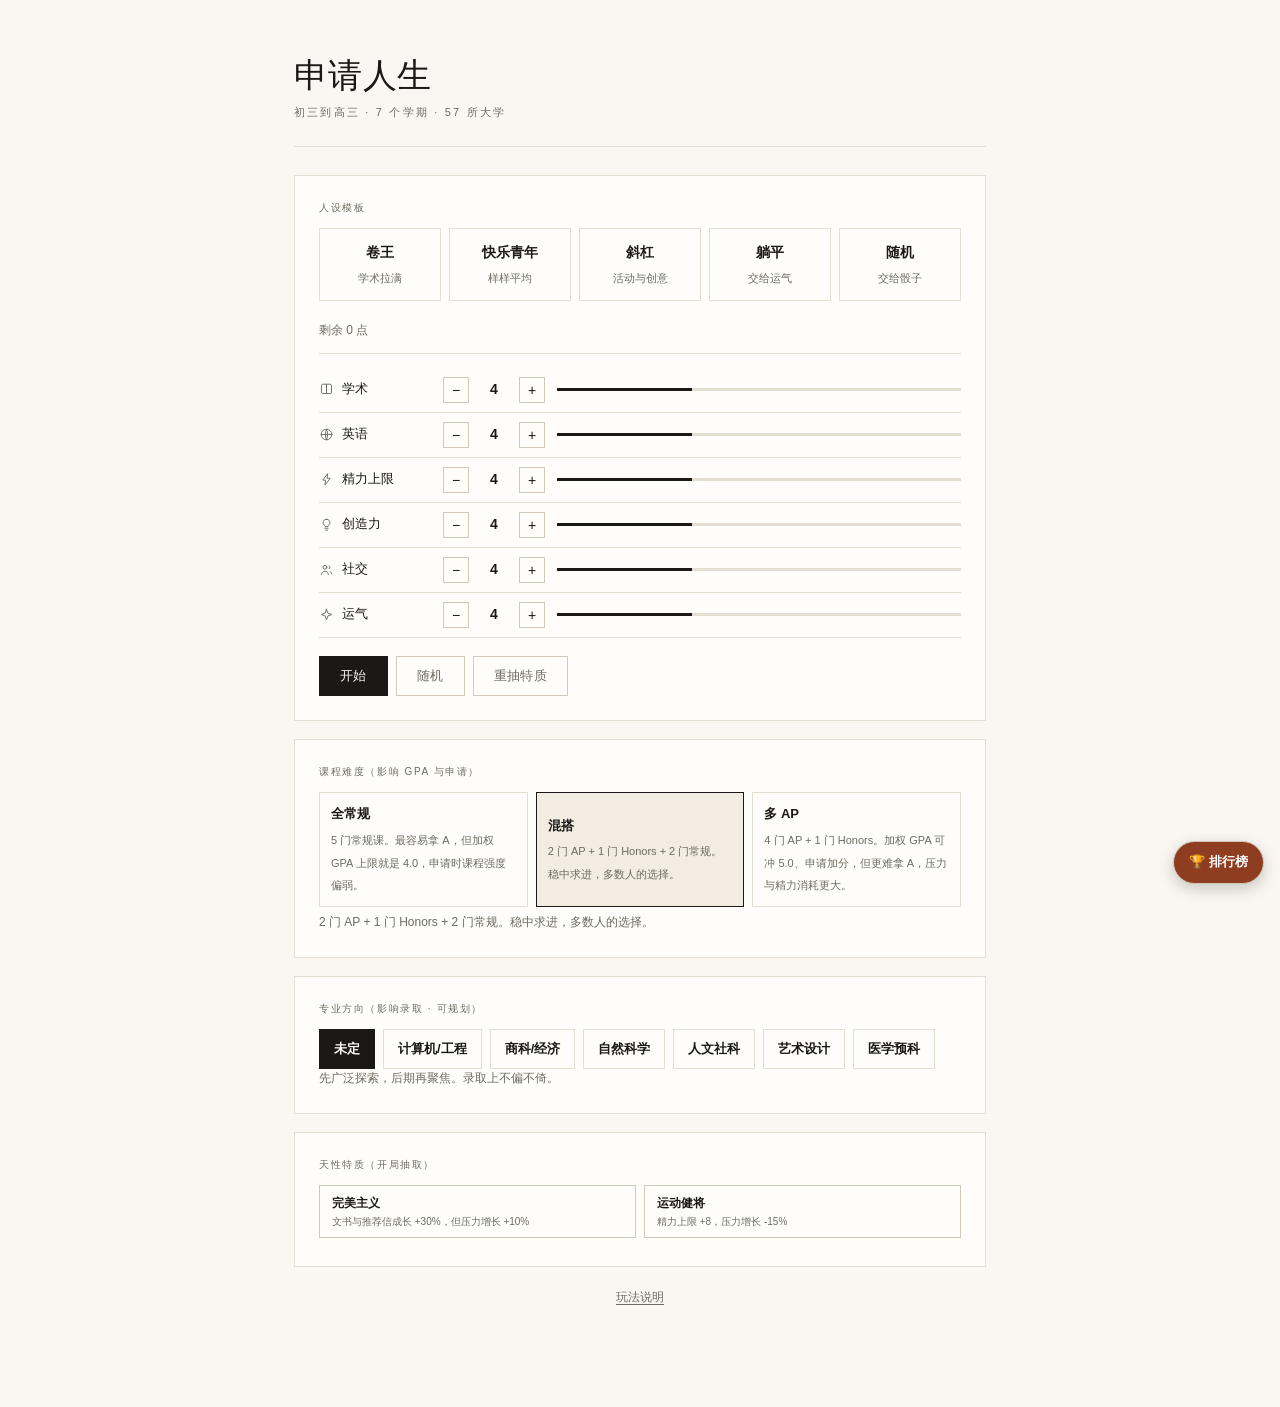
==== index.html @ ac7ba795 "refactor: 源码拆分 + 构建脚本（可读性升级，单文件交付不变） 为便于阅读与协作，把 4000 行单文件拆成源码结构，但保持「仓库根 index.html 仍是单文件、双击可玩、Vercel" ====
<!DOCTYPE html>
<!-- 本文件由 build.js 自动生成，请勿直接编辑。源码见 src/ -->
<html lang="zh-CN">
<head>
<meta charset="UTF-8">
<meta name="viewport" content="width=device-width, initial-scale=1.0">
<title>申请人生 · College Life Sim</title>
<style>
:root{
  --paper:#faf7f2; --card:#fffdf9; --ink:#1a1917; --mut:#6f6a62;
  --line:#e5ded3; --line2:#d3c9ba; --accent:#8f3d20;
  --good:#3d6b4f; --warn:#8a6a1f; --bad:#98342a;
}
*{box-sizing:border-box}
html,body{margin:0;padding:0}
body{
  font-family:-apple-system,BlinkMacSystemFont,"Segoe UI","PingFang SC","Hiragino Sans GB","Microsoft YaHei",sans-serif;
  font-size:14px;line-height:1.6;color:var(--ink);background:var(--paper);
  -webkit-font-smoothing:antialiased;
}
.wrap{max-width:740px;margin:0 auto;padding:56px 24px 100px}
h1{font-family:Georgia,"Times New Roman","Songti SC","Noto Serif SC",serif;
  font-size:34px;font-weight:400;line-height:1.18;letter-spacing:.01em;margin:0 0 8px}
.kicker{font-size:11px;letter-spacing:.2em;text-transform:uppercase;color:var(--mut);margin:0 0 24px}
.rule{height:1px;background:var(--line);border:0;margin:0 0 28px}
.screen{display:none}
.screen.on{display:block}
.label{font-size:10px;letter-spacing:.16em;text-transform:uppercase;color:var(--mut);margin:0 0 12px}
.card{border:1px solid var(--line);background:var(--card);padding:24px;margin-bottom:18px}
.btn{font:inherit;cursor:pointer;border:1px solid var(--ink);background:var(--ink);color:var(--paper);
  padding:9px 20px;font-size:13px;letter-spacing:.03em;transition:background .15s,border-color .15s,color .15s}
.btn:hover{background:var(--accent);border-color:var(--accent)}
.btn.ghost{background:transparent;color:var(--mut);border:1px solid var(--line2)}
.btn.ghost:hover{color:var(--ink);border-color:var(--ink);background:transparent}
.btn:disabled{opacity:.28;cursor:default}
.btn:disabled:hover{background:var(--ink);border-color:var(--ink)}
.small{font-size:12px;color:var(--mut)}
.link{background:none;border:0;color:var(--mut);font:inherit;font-size:12px;cursor:pointer;
  text-decoration:underline;text-underline-offset:3px;padding:0}
.link:hover{color:var(--ink)}
.ico{display:inline-flex;width:15px;height:15px;flex:0 0 auto;color:var(--mut)}
.ico svg{width:100%;height:100%;display:block}
.ico.dk{color:var(--ink)}

/* setup */
.tpl-row{display:grid;grid-template-columns:repeat(5,1fr);gap:8px;margin-bottom:20px}
.tpl{cursor:pointer;border:1px solid var(--line);background:var(--card);padding:12px 10px;text-align:center;transition:border-color .15s}
.tpl:hover{border-color:var(--ink)}
.tpl b{display:block;font-size:14px;font-weight:600;margin-bottom:3px}
.tpl small{color:var(--mut);font-size:11px;line-height:1.4}
.pts{font-size:12px;color:var(--mut);margin-bottom:14px;padding-bottom:12px;border-bottom:1px solid var(--line)}
.stat-row{display:flex;align-items:center;gap:12px;padding:9px 0;border-bottom:1px solid var(--line)}
.stat-row .nm{display:flex;align-items:center;gap:8px;width:112px;font-size:13px}
.stat-row .val{width:26px;text-align:center;font-weight:600;font-variant-numeric:tabular-nums}
.stepper{display:flex;gap:4px}
.stepper button{width:26px;height:26px;border:1px solid var(--line2);background:var(--card);color:var(--ink);font-size:14px;line-height:1;cursor:pointer;padding:0}
.stepper button:hover{border-color:var(--ink)}
.bar{height:3px;background:var(--line);flex:1;overflow:hidden}
.bar > i{display:block;height:100%;background:var(--ink)}
.rigor-row{display:grid;grid-template-columns:repeat(3,1fr);gap:8px;margin-bottom:6px}
.rigor{cursor:pointer;border:1px solid var(--line);background:var(--card);padding:11px;text-align:left;font:inherit;color:var(--ink);transition:border-color .15s}
.rigor:hover{border-color:var(--ink)}
.rigor.on{border-color:var(--ink);background:#f2ece2}
.rigor b{display:block;font-size:13px;font-weight:600;margin-bottom:3px}
.rigor small{color:var(--mut);font-size:11px;line-height:1.4}
.traits{display:flex;gap:8px;flex-wrap:wrap;margin-bottom:4px}
.trait{border:1px solid var(--line2);background:var(--card);padding:8px 12px;font-size:12px;flex:1 1 45%}
.trait b{font-weight:600}
.trait small{color:var(--mut);display:block;margin-top:2px;line-height:1.4}

/* status */
.status{border:1px solid var(--line);background:var(--card);padding:18px 20px;margin-bottom:18px}
.srow{display:flex;align-items:center;gap:8px;font-size:13px;margin-bottom:12px;flex-wrap:wrap}
.srow .k{color:var(--mut);font-size:11px;letter-spacing:.12em;text-transform:uppercase}
.srow .v{font-weight:600}
.sep{color:var(--line2)}
.apdots{display:inline-flex;gap:4px;align-items:center}
.apdot{width:7px;height:7px;border-radius:50%;background:var(--line2)}
.apdot.on{background:var(--ink)}
.meters{display:grid;grid-template-columns:repeat(3,1fr);gap:8px 20px;margin-bottom:14px}
.meter{display:flex;align-items:center;gap:8px;font-size:12px}
.meter .k{color:var(--mut);width:28px;flex:0 0 auto}
.meter .bar{flex:1}
.meter .v{font-variant-numeric:tabular-nums;color:var(--mut);width:52px;text-align:right;flex:0 0 auto}
.stats{display:flex;flex-wrap:wrap;gap:6px 18px;padding-top:12px;border-top:1px solid var(--line);font-size:12px}
.stats .st{display:flex;align-items:center;gap:6px}
.stats b{font-variant-numeric:tabular-nums;font-weight:600}
.scores{margin-top:10px;font-size:12px;color:var(--mut);font-variant-numeric:tabular-nums;display:flex;gap:14px;flex-wrap:wrap}
.ed-matches{display:flex;flex-direction:column;gap:6px;margin-top:8px}
.ed-match{text-align:left;background:var(--card2);border:1px solid var(--line);border-radius:8px;padding:7px 10px;font-size:13px;cursor:pointer;color:var(--fg)}
.ed-match:hover{border-color:var(--accent);background:var(--card)}

/* event */
.event .ev-cat{display:flex;align-items:center;gap:7px;margin-bottom:10px}
.event .ev-cat span{font-size:10px;letter-spacing:.16em;text-transform:uppercase;color:var(--mut)}
.event h3{font-family:Georgia,"Times New Roman","Songti SC","Noto Serif SC",serif;
  font-size:21px;font-weight:400;line-height:1.3;margin:0 0 8px}
.event p{color:var(--mut);font-size:13.5px;margin:0 0 16px}
.choices{display:flex;gap:8px;flex-wrap:wrap}
.choices .btn small{display:block;font-size:11px;opacity:.75;letter-spacing:0;margin-top:2px}

/* actions */
.acts{display:flex;flex-direction:column;gap:16px}
.act-section{display:flex;flex-direction:column;gap:6px}
.act-grid{display:grid;grid-template-columns:repeat(3,1fr);gap:8px}
.act{cursor:pointer;border:1px solid var(--line);background:var(--card);padding:12px;text-align:left;color:var(--ink);font:inherit;transition:border-color .15s}
.act:hover:not(:disabled){border-color:var(--ink)}
.act:disabled{opacity:.32;cursor:default}
.act .top{display:flex;align-items:center;gap:7px;margin-bottom:5px}
.act b{font-size:13px;font-weight:600}
.act small{display:block;color:var(--mut);font-size:11px}
.acts-label{font-size:10px;letter-spacing:.16em;text-transform:uppercase;color:var(--mut);margin:0 0 2px}
.act-grid.basic .act{background:var(--paper)}
.majors{display:flex;flex-wrap:wrap;gap:8px}
.major{cursor:pointer;border:1px solid var(--line);background:var(--card);padding:9px 14px;font:inherit;font-size:13px;color:var(--ink);transition:border-color .15s,background .15s}
.major:hover{border-color:var(--ink)}
.major.on{border-color:var(--ink);background:var(--ink);color:var(--paper)}

/* log */
.log{font-size:12.5px;line-height:1.65;color:var(--mut);max-height:132px;overflow:auto}
.log .e{padding:2px 0 2px 10px;border-left:1px solid var(--line2)}
.log .e.good{border-color:var(--good)}
.log .e.bad{border-color:var(--bad)}
.log .e.warn{border-color:var(--warn)}

/* pick schools */
.band{margin-bottom:20px}
.bandhead{display:flex;align-items:center;gap:10px;margin-bottom:8px}
.bandhead .t{font-size:10px;letter-spacing:.16em;text-transform:uppercase;color:var(--mut)}
.bandhead .cnt{margin-left:auto;font-size:12px;color:var(--mut)}
.rdsum{margin:0 0 14px;padding:12px 14px;border-radius:10px;border:1px solid var(--line);background:var(--card)}
.rdsum .rdg{display:flex;align-items:baseline;gap:8px;margin-bottom:4px}
.rdsum .rdgl{font-size:11px;letter-spacing:.14em;text-transform:uppercase;color:var(--mut)}
.rdsum .rdgv{font-size:26px;font-weight:800;line-height:1}
.rdsum .rdl{font-size:14px;margin-bottom:3px}
.rdsum .rds{font-size:12px;color:var(--mut)}
.rdsum.grade-S{border-color:#e0b341;background:linear-gradient(180deg,rgba(224,179,65,.16),var(--card))}
.rdsum.grade-S .rdgv{color:#e0b341}
.rdsum.grade-A{border-color:var(--good);background:linear-gradient(180deg,rgba(59,179,113,.12),var(--card))}
.rdsum.grade-A .rdgv{color:var(--good)}
.rdsum.grade-B{border-color:var(--mut)}
.rdsum.grade-B .rdgv{color:var(--mut)}
.rdsum.grade-none{border-color:var(--bad);background:linear-gradient(180deg,rgba(224,75,75,.10),var(--card))}
.rdsum.grade-none .rdgv{color:var(--bad)}
.cands{display:grid;grid-template-columns:repeat(3,1fr);gap:8px}
.cand{cursor:pointer;border:1px solid var(--line);background:var(--card);padding:11px;text-align:left;font:inherit;color:var(--ink);transition:border-color .15s}
.cand:hover{border-color:var(--ink)}
.cand.sel{border-color:var(--ink);background:#f2ece2}
.cand .rk{font-size:11px;color:var(--mut)}
.cand .nm{font-size:13.5px;font-weight:600;margin:2px 0}
.cand .pp{font-size:11.5px;color:var(--mut)}
.warn-banner{background:#fdf3e7;border:1px solid #e8c98f;color:#8a5a13;font-size:13px;line-height:1.5;padding:10px 12px;margin-bottom:10px;border-radius:4px}
.warn-banner b{color:#7a4a08}
.summer-list{display:grid;grid-template-columns:1fr 1fr;gap:10px;margin:6px 0 4px}
.summer-card{cursor:pointer;border:1px solid var(--line);background:var(--card);padding:11px;transition:border-color .15s}
.summer-card:hover{border-color:var(--ink)}
.summer-card.sel{border-color:var(--ink);background:#f2ece2}
.summer-card.disabled{opacity:.5;cursor:not-allowed}
.summer-card.grind{border-style:dashed;border-color:var(--ink);background:#f7f2e8}
.summer-card .sc-top{display:flex;align-items:baseline;gap:8px}
.summer-card .sc-top b{font-size:14px}
.summer-card .sc-sel{margin-left:auto;font-size:11px;color:var(--mut)}
.summer-card .sc-desc{font-size:12px;color:var(--mut);margin:4px 0 6px;line-height:1.4}
.summer-card .sc-reqs{display:flex;flex-wrap:wrap;gap:5px}
.summer-card .req{font-size:11px;padding:2px 6px;border-radius:3px;background:#eee6d8}
.summer-card .req.met{background:#e3efe3;color:#2f6b2f}
.summer-card .req.unmet{background:#f3e0e0;color:#9b3b3b}
.searchbar{display:flex;gap:8px;margin:14px 0 4px}
.searchbar input{flex:1;font:inherit;font-size:13px;padding:8px 10px;border:1px solid var(--line2);background:var(--card);color:var(--ink)}
.searchbar input:focus{outline:none;border-color:var(--ink)}

/* endgame */
.tags{display:flex;gap:6px;flex-wrap:wrap;margin-bottom:14px}
.tag{border:1px solid var(--ink);color:var(--ink);font-size:12px;padding:3px 11px}
.narr{font-family:Georgia,"Times New Roman","Songti SC","Noto Serif SC",serif;font-size:15px;line-height:1.75}
.achs{display:grid;grid-template-columns:repeat(2,1fr);gap:5px 18px;margin-top:10px}
.ach{display:flex;align-items:center;gap:8px;font-size:12px;color:var(--mut)}
.ach.got{color:var(--ink)}
.ach .dot{width:6px;height:6px;border-radius:50%;background:var(--line2);flex:0 0 auto}
.ach.got .dot{background:var(--accent)}
.tierlabel{font-size:10px;letter-spacing:.16em;text-transform:uppercase;color:var(--mut);margin:18px 0 8px}
.slate{display:grid;grid-template-columns:repeat(2,1fr);gap:10px}
.env{cursor:pointer;border:1px solid var(--line);background:var(--card);padding:16px;min-height:88px;transition:border-color .15s}
.env:hover{border-color:var(--ink)}
.env .rank{font-size:11px;color:var(--mut)}
.env .nm{font-size:15px;font-weight:600;margin:3px 0 6px}
.env .hint{font-size:12px;color:var(--mut)}
.env .result{font-family:Georgia,"Times New Roman","Songti SC","Noto Serif SC",serif;font-size:22px;font-weight:400;margin:4px 0}
.env.open{animation:pop .3s ease}
@keyframes pop{from{opacity:.4;transform:translateY(3px)}to{opacity:1;transform:translateY(0)}}
.env .result.ad{color:var(--good)}
.env .result.rej{color:var(--bad)}
.env .pp{font-size:12px;color:var(--mut);line-height:1.5}
table.mini,table.trans{width:100%;border-collapse:collapse;font-size:12px;margin-top:10px}
table.mini th,table.mini td,table.trans th,table.trans td{padding:6px 8px;border-bottom:1px solid var(--line);text-align:left}
table.mini th,table.trans th{color:var(--mut);font-weight:600;font-size:10px;letter-spacing:.12em;text-transform:uppercase}
.gpill{display:inline-block;min-width:20px;text-align:center;border:1px solid var(--line2);font-size:11px;padding:0 4px;margin-right:3px}
.collapsed{display:none}

/* 常驻排行榜浮窗 + 弹层 */
.lb-float{position:fixed;right:16px;bottom:16px;z-index:50;display:inline-flex;align-items:center;gap:6px;padding:10px 15px;border:1px solid var(--line2);border-radius:999px;background:var(--accent);color:#fff;font:inherit;font-size:13px;font-weight:700;cursor:pointer;box-shadow:0 5px 16px rgba(0,0,0,.2)}
.lb-float:hover{filter:brightness(1.07)}
.lb-overlay{position:fixed;inset:0;z-index:60;display:none;align-items:center;justify-content:center;background:rgba(20,18,15,.45);padding:18px}
.lb-overlay.show{display:flex}
.lb-modal{width:min(560px,94vw);max-height:86vh;display:flex;flex-direction:column;background:var(--card);border:1px solid var(--line2);border-radius:14px;box-shadow:0 18px 50px rgba(0,0,0,.32);overflow:hidden}
.lb-modal-head{display:flex;align-items:center;justify-content:space-between;gap:12px;padding:13px 16px;border-bottom:1px solid var(--line);font-weight:700;color:var(--ink)}
.lb-x{border:none;background:transparent;color:var(--mut);font-size:18px;line-height:1;cursor:pointer;padding:2px 7px;border-radius:8px}
.lb-x:hover{background:var(--paper);color:var(--ink)}
.lb-modal-body{padding:14px 16px;overflow:auto}
/* 拆 offer 翻牌 */
.rdbar{display:flex;gap:10px;align-items:center;margin:2px 0 12px;flex-wrap:wrap}
.offers{display:grid;grid-template-columns:repeat(auto-fill,minmax(150px,1fr));gap:10px}
.offer{perspective:900px;cursor:pointer;height:120px}
.offer-inner{position:relative;width:100%;height:100%;transition:transform .55s cubic-bezier(.4,.2,.2,1);transform-style:preserve-3d}
.offer.flipped .offer-inner{transform:rotateY(180deg)}
.offer-front,.offer-back{position:absolute;inset:0;backface-visibility:hidden;-webkit-backface-visibility:hidden;
  border:1px solid var(--line);background:var(--card);padding:12px;display:flex;flex-direction:column;justify-content:center}
.offer-front{border-style:dashed}
.offer-back{transform:rotateY(180deg)}
.offer .rank{font-size:10px;color:var(--mut);letter-spacing:.04em}
.offer .nm{font-size:15px;font-weight:600;margin:3px 0;font-family:Georgia,"Times New Roman","Songti SC","Noto Serif SC",serif}
.offer .pp{font-size:11.5px;color:var(--mut);line-height:1.4}
.offer .hint{font-size:11px;color:var(--accent);margin-top:4px}
.offer-back .result{font-family:Georgia,"Times New Roman","Songti SC","Noto Serif SC",serif;font-size:20px;font-weight:400;margin:2px 0 3px}
.offer-back .result.ad{color:var(--good)}
.offer-back .result.rej{color:var(--bad)}
.foot{display:flex;gap:8px;align-items:center;margin-top:18px;flex-wrap:wrap}
#uploadForm{margin-top:10px;display:flex;gap:8px;align-items:center;flex-wrap:wrap}

/* help */
.help-sec{margin-bottom:22px}
.help-sec h3{font-family:Georgia,"Times New Roman","Songti SC","Noto Serif SC",serif;
  font-size:15px;font-weight:600;margin:0 0 8px}
.help-sec p,.help-sec li{font-size:13px;color:var(--mut);line-height:1.75;margin:0 0 6px}
.help-sec ul{margin:0 0 6px;padding-left:18px}
.help-sec code{background:#f0eae0;padding:1px 5px;font-size:12px;color:var(--ink)}
.help-sec b{color:var(--ink)}

/* event 左侧强调条 */
.event{border-left:2px solid var(--ink)}
.event .ev-cat .ico{color:var(--accent)}
.event .ev-cat span{color:var(--accent)}

/* 休息行动弱化显示 */
.act[data-rest]{border-style:dashed}

/* 响应式：窄屏收起多列网格 */
@media (max-width:620px){
  .wrap{padding:36px 16px 84px}
  h1{font-size:28px}
  .act-grid,.cands,.slate{grid-template-columns:repeat(2,1fr)}
  .tpl-row{grid-template-columns:repeat(3,1fr)}
  .meters{grid-template-columns:1fr}
  .achs{grid-template-columns:1fr}
}
@media (max-width:420px){
  .act-grid,.cands,.slate,.tpl-row,.rigor-row{grid-template-columns:1fr}
  .srow{gap:6px}
}

/* 事件阶段标签 */
.ev-stage{font-size:10px;letter-spacing:.14em;text-transform:uppercase;color:var(--accent);margin-bottom:8px}
.env{cursor:pointer}
#rdTable table.mini th:nth-child(4),#rdTable table.mini td:nth-child(4){text-align:right;font-weight:600}

/* §5.2 招生官视角面板 */
.ao-panel{display:flex;flex-direction:column;gap:7px;margin:4px 0 2px}
.aorow{display:flex;align-items:center;gap:8px;font-size:12.5px}
.aok{width:84px;flex:none;color:var(--ink);text-align:right}
.aobar{position:relative;flex:1;height:12px;background:var(--card);border:1px solid var(--line);border-radius:6px;overflow:hidden}
.aobar.center{background:linear-gradient(90deg,transparent 49.5%,var(--mut) 49.5%,var(--mut) 50.5%,transparent 50.5%)}
.aobar i{position:absolute;top:0;bottom:0;border-radius:5px}
.aobar.center i{top:0;bottom:0}
.aov{width:46px;flex:none;text-align:left;color:var(--mut);font-variant-numeric:tabular-nums}
</style>
</head>
<body>
<div class="wrap">
  <h1>申请人生</h1>
  <p class="kicker">初三到高三 · 7 个学期 · 57 所大学</p>
  <hr class="rule">

  <section id="setup" class="screen on">
    <div class="card">
      <p class="label">人设模板</p>
      <div class="tpl-row" id="tplRow"></div>
      <div class="pts" id="ptsLeft"></div>
      <div id="statEditors"></div>
      <div style="margin-top:18px;display:flex;gap:8px">
        <button class="btn" id="startBtn">开始</button>
        <button class="btn ghost" id="randBtn">随机</button>
        <button class="btn ghost" id="rerollTraitBtn">重抽特质</button>
      </div>
    </div>
    <div class="card">
      <p class="label">课程难度（影响 GPA 与申请）</p>
      <div class="rigor-row" id="rigorRow"></div>
      <div class="small" id="rigorDesc"></div>
    </div>
    <div class="card">
      <p class="label">专业方向（影响录取 · 可规划）</p>
      <div class="majors" id="majorRow"></div>
      <div class="small" id="majorDesc"></div>
    </div>
    <div class="card">
      <p class="label">天性特质（开局抽取）</p>
      <div class="traits" id="traitBox"></div>
    </div>
    <div style="text-align:center"><button class="link" id="helpBtn1">玩法说明</button></div>
  </section>

  <section id="game" class="screen">
    <div class="card status" id="status"></div>
    <div class="card event" id="eventCard"></div>
    <div class="card">
      <p class="label">行动（基础行动按年级 + 随机 6 个 · 行动点：初三 3 / 高一 4 / 高二 5 / 高三上 8）</p>
      <div class="acts" id="acts"></div>
      <div class="foot">
        <button class="btn ghost" id="endRoundBtn">结束回合</button>
        <span id="roundHint" class="small" style="flex:1"></span>
        <button class="link" id="helpBtn2">玩法说明</button>
      </div>
    </div>
    <div class="card">
      <p class="label">记录</p>
      <div class="log" id="log"></div>
    </div>
  </section>

  <section id="pick" class="screen">
    <div class="card">
      <p class="label">早申 ED（可选 · 绑定 1 所）</p>
      <div class="narr" style="font-size:13.5px;margin-bottom:8px">ED（早决定）可选 1 所绑定提交，录取即入学。无 ED 的校（哈佛/斯坦福等 REA）与英/港校只能走 RD。</div>
      <div class="searchbar">
        <input id="edSearch" placeholder="搜索美国 ED 校（中/英文名）" list="edList">
        <datalist id="edList"></datalist>
        <button class="btn ghost" id="edPickBtn">选为 ED</button>
        <button class="btn ghost" id="edClearBtn" style="display:none">清除 ED</button>
      </div>
      <div class="small" id="edHint"></div>
      <div id="edMatches" class="ed-matches"></div>
      <div id="edCard"></div>
    </div>
    <div class="card">
      <p class="label">招生官眼里的你（六维通道 · 相对全池 57 校平均）</p>
      <div id="aoPanel" class="ao-panel"></div>
      <div class="small">招生官视角下的相对强弱：绿条=优势，红条=短板，专业契合度按 0–100% 展示。据此规划补强方向。</div>
    </div>
    <div class="card">
      <p class="label">常规 RD（勾选 10–20 所）</p>
      <div id="bandWarn" class="warn-banner" style="display:none"></div>
      <div class="narr" id="rdDesc" style="font-size:13.5px;margin-bottom:8px"></div>
      <div class="band">
        <div class="bandhead"><span class="t">冲刺</span><span class="cnt" id="cntReach">0</span></div>
        <div class="cands" id="candReach"></div>
      </div>
      <div class="band">
        <div class="bandhead"><span class="t">匹配</span><span class="cnt" id="cntMatch">0</span></div>
        <div class="cands" id="candMatch"></div>
      </div>
      <div class="band">
        <div class="bandhead"><span class="t">保底</span><span class="cnt" id="cntSafety">0</span></div>
        <div class="cands" id="candSafety"></div>
      </div>
      <div class="foot">
        <button class="btn" id="confirmPickBtn" disabled>提交申请，看结果</button>
        <span class="small" id="pickHint" style="flex:1"></span>
        <button class="link" id="helpBtn3">玩法说明</button>
      </div>
    </div>
  </section>

  <section id="summer" class="screen">
    <div class="card">
      <p class="label">高二升高三 · 夏校申请季</p>
      <div class="narr" style="font-size:13.5px;margin-bottom:10px">顶尖夏校（RSI/SSP/MITES，录取率 3–10%）是冲顶尖校的“信号弹”。挑 1–2 个达标的提交，按达标程度摇号；录得越好，顶尖校加成越高。够不到？最下方可「跳过 · 苦心冲标化」：英语 +1 并多考一次 SAT。</div>
      <div id="summerList" class="summer-list"></div>
      <div class="foot">
        <button class="btn" id="summerApplyBtn">确认</button>
        <span class="small" id="summerHint" style="flex:1"></span>
      </div>
    </div>
  </section>

  <section id="endgame" class="screen">
    <div class="card">
      <p class="label">人设卡</p>
      <div class="tags" id="persTags"></div>
      <div class="narr" id="persNarr"></div>
      <div class="stats" id="finalChips" style="margin-top:18px;border-top:1px solid var(--line);"></div>
    </div>
    <div class="card">
      <p class="label">成就</p>
      <div class="achs" id="achList"></div>
    </div>
    <div class="card">
      <p class="label">成绩单</p>
      <div id="transcript"></div>
    </div>
    <div class="card">
      <p class="label">录取结果</p>
      <div id="edResult"></div>
      <div class="tierlabel">常规 RD</div>
      <div id="rdTable"></div>
      <div class="foot">
        <button class="btn" id="restartBtn">再玩一局</button>
        <button class="btn ghost" id="allBtn">全部 57 校</button>
      </div>
      <div id="allTable" class="collapsed"></div>
    </div>
    <div class="card">
      <p class="label">排行榜 · 录取最优战绩</p>
      <div id="lbPanel"><div class="small">读取中…</div></div>
    </div>
  </section>

  <section id="help" class="screen">
    <div class="card" id="helpBody"></div>
    <div style="text-align:center"><button class="btn ghost" id="helpBackBtn">返回</button></div>
  </section>
</div>

<!-- 常驻排行榜入口：任何界面随时点开查看实时榜（仅查看，不含上传） -->
<button id="lbFloatBtn" class="lb-float" title="查看实时排行榜">🏆 排行榜</button>
<div id="lbModal" class="lb-overlay">
  <div class="lb-modal">
    <div class="lb-modal-head">
      <span>🏆 实时排行榜 · 录取最优战绩</span>
      <button id="lbModalClose" class="lb-x" title="关闭">✕</button>
    </div>
    <div id="lbModalPanel" class="lb-modal-body"><div class="small">读取中…</div></div>
  </div>
</div>

<!-- 排行榜共享榜客户端：默认不加载外部脚本，避免阻塞页面渲染。只有在 LEADERBOARD.mode="supabase" 且填好 url/anonKey 时，才由 ensureSupabase() 按需异步注入 CDN 脚本；加载失败自动回退本地榜 -->
<script>
/* 00-schools.js — 学校池 SCHOOLS（数据来自 data/schools.json） */
const SCHOOLS = [
  {
    "rank": 1,
    "nameEn": "Princeton University",
    "nameZh": "普林斯顿大学",
    "state": "NJ",
    "type": "private",
    "acceptRate": 4.4,
    "acceptRateIntl": 2.29,
    "sat25": 1490,
    "sat75": 1560,
    "act25": 34,
    "act75": 35,
    "gpaAvg": 3.96,
    "toeflMin": null,
    "intlPct": 14.1,
    "aidIntl": "need-blind",
    "ed": false,
    "ea": false,
    "rea": true,
    "edAcceptRate": null,
    "admitByMajor": "holistic",
    "dataYear": "Fall 2025 (Class of 2029)",
    "notes": "Intl rate = 250/10,897 (official). SCEA rate no longer published. Test-optional in 2025-26.",
    "region": "US"
  },
  {
    "rank": 2,
    "nameEn": "Massachusetts Institute of Technology",
    "nameZh": "麻省理工学院",
    "state": "MA",
    "type": "private",
    "acceptRate": 4.56,
    "acceptRateIntl": 1.96,
    "sat25": 1520,
    "sat75": 1580,
    "act25": 34,
    "act75": 36,
    "gpaAvg": 3.96,
    "toeflMin": 90,
    "intlPct": 10,
    "aidIntl": "need-blind",
    "ed": false,
    "ea": true,
    "rea": false,
    "edAcceptRate": null,
    "admitByMajor": "holistic",
    "dataYear": "Fall 2025 (Class of 2029)",
    "notes": "SAT/ACT are ADMITTED-student mid-50 (M 780-800, ERW 740-780). EA 5.98%. Test-required.",
    "region": "US",
    "testReq": true
  },
  {
    "rank": 3,
    "nameEn": "Harvard University",
    "nameZh": "哈佛大学",
    "state": "MA",
    "type": "private",
    "acceptRate": 4.18,
    "acceptRateIntl": 2.51,
    "sat25": 1450,
    "sat75": 1560,
    "act25": 33,
    "act75": 35,
    "gpaAvg": 3.95,
    "toeflMin": null,
    "intlPct": 15.8,
    "aidIntl": "need-blind",
    "ed": false,
    "ea": false,
    "rea": true,
    "edAcceptRate": null,
    "admitByMajor": "holistic",
    "dataYear": "Fall 2025 (Class of 2029)",
    "notes": "SAT composite summed from CDS sections (ERW 720-770, M 730-790). CDS avg GPA 4.22 is weighted, so null.",
    "region": "US"
  },
  {
    "rank": 4,
    "nameEn": "Stanford University",
    "nameZh": "斯坦福大学",
    "state": "CA",
    "type": "private",
    "acceptRate": 3.8,
    "acceptRateIntl": 2.28,
    "sat25": 1520,
    "sat75": 1570,
    "act25": 34,
    "act75": 36,
    "gpaAvg": 3.94,
    "toeflMin": null,
    "intlPct": 12.7,
    "aidIntl": "need-aware",
    "ed": false,
    "ea": false,
    "rea": true,
    "edAcceptRate": null,
    "admitByMajor": "holistic",
    "dataYear": "Fall 2025 (Class of 2029)",
    "notes": "Last test-optional class; SAT/ACT required again from Class of 2030. No ED, REA only.",
    "region": "US"
  },
  {
    "rank": 4,
    "nameEn": "Yale University",
    "nameZh": "耶鲁大学",
    "state": "CT",
    "type": "private",
    "acceptRate": 4.8,
    "acceptRateIntl": 2.88,
    "sat25": 1480,
    "sat75": 1560,
    "act25": 33,
    "act75": 35,
    "gpaAvg": 3.94,
    "toeflMin": 100,
    "intlPct": 11,
    "aidIntl": "need-blind",
    "ed": false,
    "ea": false,
    "rea": true,
    "edAcceptRate": null,
    "admitByMajor": "holistic",
    "dataYear": "Fall 2025 (Class of 2029)",
    "notes": "Test-flexible (SAT/ACT/AP/IB). Official 4.8% (CDS 2,387/50,264). No published avg GPA.",
    "region": "US"
  },
  {
    "rank": 6,
    "nameEn": "University of Chicago",
    "nameZh": "芝加哥大学",
    "state": "IL",
    "type": "private",
    "acceptRate": 4.48,
    "acceptRateIntl": 2.69,
    "sat25": 1500,
    "sat75": 1560,
    "act25": 34,
    "act75": 35,
    "gpaAvg": 3.93,
    "toeflMin": null,
    "intlPct": 13,
    "aidIntl": "need-aware",
    "ed": true,
    "ea": true,
    "rea": false,
    "edAcceptRate": null,
    "admitByMajor": "holistic",
    "dataYear": "Fall 2025 (Class of 2029)",
    "notes": "Test-optional; offers EA + ED0/EDI/EDII. CDS avg GPA 4.54 is weighted, so gpaAvg null.",
    "region": "US"
  },
  {
    "rank": 7,
    "nameEn": "Duke University",
    "nameZh": "杜克大学",
    "state": "NC",
    "type": "private",
    "acceptRate": 5.2,
    "acceptRateIntl": 3.12,
    "sat25": 1520,
    "sat75": 1570,
    "act25": 34,
    "act75": 36,
    "gpaAvg": 3.93,
    "toeflMin": 100,
    "intlPct": 11,
    "aidIntl": "need-aware",
    "ed": true,
    "ea": false,
    "rea": false,
    "edAcceptRate": 12.6,
    "admitByMajor": "major",
    "dataYear": "Fall 2025 (Class of 2029)",
    "notes": "SAT/ACT = mid-50 of admits who reported. Apply to Trinity or Pratt; Pratt is harder.",
    "region": "US"
  },
  {
    "rank": 7,
    "nameEn": "Johns Hopkins University",
    "nameZh": "约翰斯·霍普金斯大学",
    "state": "MD",
    "type": "private",
    "acceptRate": 5.14,
    "acceptRateIntl": 3.08,
    "sat25": 1530,
    "sat75": 1570,
    "act25": 35,
    "act75": 35,
    "gpaAvg": 3.95,
    "toeflMin": 100,
    "intlPct": 13.5,
    "aidIntl": "need-aware",
    "ed": true,
    "ea": false,
    "rea": false,
    "edAcceptRate": 10.49,
    "admitByMajor": "major",
    "dataYear": "Fall 2025 (Class of 2029)",
    "notes": "Apply to Krieger or Whiting; Whiting harder. Official avg unweighted GPA 3.95; ACT mid-50 = 35.",
    "region": "US"
  },
  {
    "rank": 7,
    "nameEn": "Northwestern University",
    "nameZh": "西北大学",
    "state": "IL",
    "type": "private",
    "acceptRate": 7,
    "acceptRateIntl": 4.2,
    "sat25": 1510,
    "sat75": 1560,
    "act25": 34,
    "act75": 35,
    "gpaAvg": 3.92,
    "toeflMin": 100,
    "intlPct": 10,
    "aidIntl": "need-aware",
    "ed": true,
    "ea": false,
    "rea": false,
    "edAcceptRate": 20,
    "admitByMajor": "major",
    "dataYear": "Fall 2025 (Class of 2029)",
    "notes": "Apply to one of 6 schools (Medill/McCormick/Bienen hardest). SAT/ACT = submitters' mid-50.",
    "region": "US"
  },
  {
    "rank": 7,
    "nameEn": "University of Pennsylvania",
    "nameZh": "宾夕法尼亚大学",
    "state": "PA",
    "type": "private",
    "acceptRate": 4.9,
    "acceptRateIntl": 2.94,
    "sat25": 1510,
    "sat75": 1560,
    "act25": 34,
    "act75": 35,
    "gpaAvg": 3.92,
    "toeflMin": 100,
    "intlPct": 15,
    "aidIntl": "need-aware",
    "ed": true,
    "ea": false,
    "rea": false,
    "edAcceptRate": null,
    "admitByMajor": "major",
    "dataYear": "Fall 2025 (Class of 2029)",
    "notes": "Wharton far harder than College/Nursing. SAT/ACT = enrolled submitters. Tests required from 2030.",
    "region": "US"
  },
  {
    "rank": 11,
    "nameEn": "California Institute of Technology",
    "nameZh": "加州理工学院",
    "state": "CA",
    "type": "private",
    "acceptRate": 3.78,
    "acceptRateIntl": 2.27,
    "sat25": 1550,
    "sat75": 1580,
    "act25": 35,
    "act75": 36,
    "gpaAvg": 3.95,
    "toeflMin": null,
    "intlPct": 14,
    "aidIntl": "need-aware",
    "ed": false,
    "ea": false,
    "rea": true,
    "edAcceptRate": null,
    "admitByMajor": "holistic",
    "dataYear": "Fall 2025 (Class of 2029)",
    "notes": "REA only; Caltech says REA and RD both under 5%. SAT composite summed from CDS sections.",
    "region": "US"
  },
  {
    "rank": 12,
    "nameEn": "Cornell University",
    "nameZh": "康奈尔大学",
    "state": "NY",
    "type": "private",
    "acceptRate": 8.38,
    "acceptRateIntl": 5.03,
    "sat25": 1490,
    "sat75": 1550,
    "act25": 33,
    "act75": 35,
    "gpaAvg": 3.9,
    "toeflMin": 100,
    "intlPct": 9.8,
    "aidIntl": "need-aware",
    "ed": true,
    "ea": false,
    "rea": false,
    "edAcceptRate": 18.78,
    "admitByMajor": "major",
    "dataYear": "Fall 2025 (Class of 2029)",
    "notes": "Admits by 7 colleges with very different rates (Engineering/Dyson lowest, Hotel/CALS highest).",
    "region": "US"
  },
  {
    "rank": 13,
    "nameEn": "Brown University",
    "nameZh": "布朗大学",
    "state": "RI",
    "type": "private",
    "acceptRate": 5.65,
    "acceptRateIntl": 3.39,
    "sat25": 1480,
    "sat75": 1560,
    "act25": 34,
    "act75": 35,
    "gpaAvg": 3.93,
    "toeflMin": 100,
    "intlPct": 14,
    "aidIntl": "need-blind",
    "ed": true,
    "ea": false,
    "rea": false,
    "edAcceptRate": 17.95,
    "admitByMajor": "holistic",
    "dataYear": "Fall 2025 (Class of 2029)",
    "notes": "Need-blind for internationals from Class of 2029. Test-required again since 2024-25 cycle.",
    "region": "US"
  },
  {
    "rank": 13,
    "nameEn": "Dartmouth College",
    "nameZh": "达特茅斯学院",
    "state": "NH",
    "type": "private",
    "acceptRate": 6.02,
    "acceptRateIntl": 3.61,
    "sat25": 1440,
    "sat75": 1550,
    "act25": 32,
    "act75": 35,
    "gpaAvg": 3.93,
    "toeflMin": null,
    "intlPct": 12.8,
    "aidIntl": "need-blind",
    "ed": true,
    "ea": false,
    "rea": false,
    "edAcceptRate": 21.62,
    "admitByMajor": "holistic",
    "dataYear": "Fall 2025 (Class of 2029)",
    "notes": "No longer publishes mid-50 SAT/ACT; shown values are CDS 2025-26 enrolled figures. ED-only.",
    "region": "US"
  },
  {
    "rank": 15,
    "nameEn": "Columbia University",
    "nameZh": "哥伦比亚大学",
    "state": "NY",
    "type": "private",
    "acceptRate": 4.94,
    "acceptRateIntl": 2.96,
    "sat25": 1510,
    "sat75": 1560,
    "act25": 34,
    "act75": 36,
    "gpaAvg": 3.93,
    "toeflMin": 105,
    "intlPct": 16,
    "aidIntl": "need-aware",
    "ed": true,
    "ea": false,
    "rea": false,
    "edAcceptRate": null,
    "admitByMajor": "major",
    "dataYear": "Fall 2025 (Class of 2029)",
    "notes": "Permanently test-optional. SAT/ACT = enrolled submitters. Columbia Engineering harder than CC.",
    "region": "US"
  },
  {
    "rank": 15,
    "nameEn": "University of California, Berkeley",
    "nameZh": "加州大学伯克利分校",
    "testBlind": true,
    "state": "CA",
    "type": "public",
    "acceptRate": 11.4,
    "acceptRateIntl": 5.8,
    "sat25": null,
    "sat75": null,
    "act25": null,
    "act75": null,
    "gpaAvg": 3.9,
    "toeflMin": 80,
    "intlPct": 11.4,
    "aidIntl": "none",
    "ed": false,
    "ea": false,
    "rea": false,
    "edAcceptRate": null,
    "admitByMajor": "major-strict",
    "dataYear": "Fall 2025 (Class of 2029)",
    "notes": "Test-blind. EECS/CS and capped majors far harder than campus average. No need aid for intl.",
    "region": "US"
  },
  {
    "rank": 17,
    "nameEn": "Rice University",
    "nameZh": "莱斯大学",
    "state": "TX",
    "type": "private",
    "acceptRate": 8.01,
    "acceptRateIntl": 4.81,
    "sat25": 1510,
    "sat75": 1560,
    "act25": 34,
    "act75": 36,
    "gpaAvg": 3.93,
    "toeflMin": 100,
    "intlPct": 13,
    "aidIntl": "need-aware",
    "ed": true,
    "ea": false,
    "rea": false,
    "edAcceptRate": 13.2,
    "admitByMajor": "holistic",
    "dataYear": "Fall 2025 (Class of 2029)",
    "notes": "Test-optional (scores recommended). SAT/ACT = deposited students. ED I 13.2%, ED II 6.0%.",
    "region": "US"
  },
  {
    "rank": 17,
    "nameEn": "University of California, Los Angeles",
    "nameZh": "加州大学洛杉矶分校",
    "testBlind": true,
    "state": "CA",
    "type": "public",
    "acceptRate": 9.4,
    "acceptRateIntl": 6.3,
    "sat25": null,
    "sat75": null,
    "act25": null,
    "act75": null,
    "gpaAvg": 3.92,
    "toeflMin": 87,
    "intlPct": 8.4,
    "aidIntl": "none",
    "ed": false,
    "ea": false,
    "rea": false,
    "edAcceptRate": null,
    "admitByMajor": "major-strict",
    "dataYear": "Fall 2025 (Class of 2029)",
    "notes": "Test-blind. By school: Nursing 0.5%, Engineering 6.8%, College 11%. No need aid for intl.",
    "region": "US"
  },
  {
    "rank": 17,
    "nameEn": "Vanderbilt University",
    "nameZh": "范德堡大学",
    "state": "TN",
    "type": "private",
    "acceptRate": 4.7,
    "acceptRateIntl": 2.82,
    "sat25": 1510,
    "sat75": 1560,
    "act25": 34,
    "act75": 35,
    "gpaAvg": 3.9,
    "toeflMin": 100,
    "intlPct": 11,
    "aidIntl": "need-aware",
    "ed": true,
    "ea": false,
    "rea": false,
    "edAcceptRate": 13.2,
    "admitByMajor": "major",
    "dataYear": "Fall 2025 (Class of 2029)",
    "notes": "ED I + ED II combined 13.2% (891/6,762); RD 3.3%. Test-optional through Class of 2031.",
    "region": "US"
  },
  {
    "rank": 20,
    "nameEn": "Carnegie Mellon University",
    "nameZh": "卡内基梅隆大学",
    "state": "PA",
    "type": "private",
    "acceptRate": 11.1,
    "acceptRateIntl": 6.66,
    "sat25": 1500,
    "sat75": 1570,
    "act25": 34,
    "act75": 36,
    "gpaAvg": 3.89,
    "toeflMin": 102,
    "intlPct": 19,
    "aidIntl": "none",
    "ed": true,
    "ea": false,
    "rea": false,
    "edAcceptRate": 20.6,
    "admitByMajor": "major-strict",
    "dataYear": "Fall 2025 (Class of 2029)",
    "notes": "SCS <5% vs Dietrich ~24%; CMU gives no need-based aid to internationals",
    "region": "US",
    "testReq": true
  },
  {
    "rank": 20,
    "nameEn": "University of Michigan--Ann Arbor",
    "nameZh": "密歇根大学安娜堡分校",
    "state": "MI",
    "type": "public",
    "acceptRate": 16.4,
    "acceptRateIntl": 9.84,
    "sat25": 1370,
    "sat75": 1530,
    "act25": 32,
    "act75": 34,
    "gpaAvg": 3.9,
    "toeflMin": 100,
    "intlPct": null,
    "aidIntl": "none",
    "ed": true,
    "ea": true,
    "rea": false,
    "edAcceptRate": null,
    "admitByMajor": "major",
    "dataYear": "Fall 2025 (Class of 2029)",
    "notes": "OOS/intl far below 16.4%; Ross 7.1%, CoE 14%; binding ED added for Class of 2030",
    "region": "US"
  },
  {
    "rank": 20,
    "nameEn": "University of Notre Dame",
    "nameZh": "圣母大学",
    "state": "IN",
    "type": "private",
    "acceptRate": 9,
    "acceptRateIntl": 5.4,
    "sat25": 1460,
    "sat75": 1540,
    "act25": 33,
    "act75": 35,
    "gpaAvg": 3.91,
    "toeflMin": 100,
    "intlPct": 8,
    "aidIntl": "need-blind",
    "ed": false,
    "ea": false,
    "rea": true,
    "edAcceptRate": null,
    "admitByMajor": "major",
    "dataYear": "Fall 2025 (Class of 2029)",
    "notes": "REA 12.9% vs RD 6.7%; need-blind, no-loan aid for all students incl. international",
    "region": "US"
  },
  {
    "rank": 20,
    "nameEn": "Washington University in St. Louis",
    "nameZh": "圣路易斯华盛顿大学",
    "state": "MO",
    "type": "private",
    "acceptRate": 12,
    "acceptRateIntl": 7.2,
    "sat25": 1490,
    "sat75": 1550,
    "act25": 33,
    "act75": 35,
    "gpaAvg": 3.86,
    "toeflMin": 100,
    "intlPct": 12,
    "aidIntl": "need-aware",
    "ed": true,
    "ea": false,
    "rea": false,
    "edAcceptRate": null,
    "admitByMajor": "major",
    "dataYear": "Fall 2025 (Class of 2029)",
    "notes": "61% of class via ED; need-aware for intl; EA being added for Class of 2031",
    "region": "US"
  },
  {
    "rank": 24,
    "nameEn": "Emory University",
    "nameZh": "埃默里大学",
    "state": "GA",
    "type": "private",
    "acceptRate": 10.3,
    "acceptRateIntl": 6.3,
    "sat25": 1500,
    "sat75": 1570,
    "act25": 33,
    "act75": 35,
    "gpaAvg": 3.83,
    "toeflMin": 100,
    "intlPct": null,
    "aidIntl": "need-aware",
    "ed": true,
    "ea": false,
    "rea": false,
    "edAcceptRate": 22.2,
    "admitByMajor": "holistic",
    "dataYear": "Fall 2025 (Class of 2029)",
    "notes": "ED 22.2% vs RD 8.6%; Oxford Coll 13.3% vs Emory Coll 10.3%",
    "region": "US"
  },
  {
    "rank": 24,
    "nameEn": "Georgetown University",
    "nameZh": "乔治城大学",
    "state": "DC",
    "type": "private",
    "acceptRate": 12.2,
    "acceptRateIntl": 7.32,
    "sat25": 1410,
    "sat75": 1530,
    "act25": 32,
    "act75": 35,
    "gpaAvg": 3.89,
    "toeflMin": 100,
    "intlPct": 12,
    "aidIntl": "need-aware",
    "ed": false,
    "ea": true,
    "rea": false,
    "edAcceptRate": null,
    "admitByMajor": "major",
    "dataYear": "Fall 2025 (Class of 2029)",
    "notes": "Admits by school (CAS/SFS/Health/Nursing); EA is restrictive; test-required",
    "region": "US",
    "testReq": true
  },
  {
    "rank": 26,
    "nameEn": "University of North Carolina--Chapel Hill",
    "nameZh": "北卡罗来纳大学教堂山分校",
    "state": "NC",
    "type": "public",
    "acceptRate": 16.7,
    "acceptRateIntl": 10.02,
    "sat25": 1400,
    "sat75": 1530,
    "act25": 29,
    "act75": 34,
    "gpaAvg": 3.88,
    "toeflMin": null,
    "intlPct": 5.6,
    "aidIntl": "none",
    "ed": false,
    "ea": true,
    "rea": false,
    "edAcceptRate": null,
    "admitByMajor": "holistic",
    "dataYear": "Fall 2025 (Class of 2029)",
    "notes": "82% of class must be NC residents; OOS/intl rate far lower than 16.7%",
    "region": "US"
  },
  {
    "rank": 26,
    "nameEn": "University of Virginia",
    "nameZh": "弗吉尼亚大学",
    "state": "VA",
    "type": "public",
    "acceptRate": 15.4,
    "acceptRateIntl": 9.24,
    "sat25": null,
    "sat75": null,
    "act25": null,
    "act75": null,
    "gpaAvg": 3.89,
    "toeflMin": 90,
    "intlPct": null,
    "aidIntl": "none",
    "ed": true,
    "ea": true,
    "rea": false,
    "edAcceptRate": 25.8,
    "admitByMajor": "holistic",
    "dataYear": "Fall 2025 (Class of 2029)",
    "notes": "In-state 23% vs OOS 12.5%; ED 25.8%, EA 16.1%, RD 9.7%; no aid for internationals",
    "region": "US"
  },
  {
    "rank": 28,
    "nameEn": "University of Southern California",
    "nameZh": "南加州大学",
    "state": "CA",
    "type": "private",
    "acceptRate": 11.2,
    "acceptRateIntl": 6.72,
    "sat25": 1470,
    "sat75": 1540,
    "act25": 32,
    "act75": 35,
    "gpaAvg": 3.86,
    "toeflMin": 100,
    "intlPct": 21,
    "aidIntl": "need-aware",
    "ed": true,
    "ea": true,
    "rea": false,
    "edAcceptRate": null,
    "admitByMajor": "major",
    "dataYear": "Fall 2025 (Class of 2029)",
    "notes": "Fall-only rate; SCA ~2-4%; ED = Marshall pilot only; need-blind domestic only",
    "region": "US"
  },
  {
    "rank": 29,
    "nameEn": "University of California, San Diego",
    "nameZh": "加州大学圣迭戈分校",
    "testBlind": true,
    "state": "CA",
    "type": "public",
    "acceptRate": 28.4,
    "acceptRateIntl": 30.6,
    "sat25": null,
    "sat75": null,
    "act25": null,
    "act75": null,
    "gpaAvg": 3.83,
    "toeflMin": 80,
    "intlPct": 11,
    "aidIntl": "none",
    "ed": false,
    "ea": false,
    "rea": false,
    "edAcceptRate": null,
    "admitByMajor": "major-strict",
    "dataYear": "Fall 2025 (Class of 2029)",
    "notes": "Test-blind; no early rounds; capped majors (CS/bioeng) far harder than 28.4%",
    "region": "US"
  },
  {
    "rank": 30,
    "nameEn": "The University of Texas--Austin",
    "nameZh": "德克萨斯大学奥斯汀分校",
    "state": "TX",
    "type": "public",
    "acceptRate": 22.2,
    "acceptRateIntl": 13.32,
    "sat25": 1300,
    "sat75": 1480,
    "act25": null,
    "act75": null,
    "gpaAvg": 3.83,
    "toeflMin": 79,
    "intlPct": null,
    "aidIntl": "none",
    "ed": false,
    "ea": true,
    "rea": false,
    "edAcceptRate": null,
    "admitByMajor": "major-strict",
    "dataYear": "Fall 2025 (Class of 2029)",
    "notes": "TX top 6% auto-admit fills ~75% of in-state seats; OOS/intl ~10%; no ED",
    "region": "US",
    "testReq": true
  },
  {
    "rank": 30,
    "nameEn": "University of Florida",
    "nameZh": "佛罗里达大学",
    "state": "FL",
    "type": "public",
    "acceptRate": 19.8,
    "acceptRateIntl": 11.88,
    "sat25": 1380,
    "sat75": 1510,
    "act25": 31,
    "act75": 34,
    "gpaAvg": 3.91,
    "toeflMin": 80,
    "intlPct": null,
    "aidIntl": "none",
    "ed": false,
    "ea": true,
    "rea": false,
    "edAcceptRate": null,
    "admitByMajor": "holistic",
    "dataYear": "Fall 2025 (Class of 2029)",
    "notes": "Published 4.5-4.7 GPA is WEIGHTED; 10,510 EA + 7,659 RD admits; tests required",
    "region": "US",
    "testReq": true
  },
  {
    "rank": 32,
    "nameEn": "Georgia Institute of Technology",
    "nameZh": "佐治亚理工学院",
    "state": "GA",
    "type": "public",
    "acceptRate": 12.7,
    "acceptRateIntl": 7.62,
    "sat25": 1430,
    "sat75": 1530,
    "act25": 31,
    "act75": 35,
    "gpaAvg": 3.93,
    "toeflMin": 90,
    "intlPct": null,
    "aidIntl": "none",
    "ed": false,
    "ea": true,
    "rea": false,
    "edAcceptRate": null,
    "admitByMajor": "major-strict",
    "dataYear": "Fall 2025 (Class of 2029)",
    "notes": "In-state 30% vs non-resident 9%; EA1 ~33% (GA only) vs EA2 ~8%; test-required",
    "region": "US",
    "testReq": true
  },
  {
    "rank": 32,
    "nameEn": "New York University",
    "nameZh": "纽约大学",
    "state": "NY",
    "type": "private",
    "acceptRate": 7.7,
    "acceptRateIntl": 4.62,
    "sat25": 1480,
    "sat75": 1550,
    "act25": 34,
    "act75": 35,
    "gpaAvg": 3.81,
    "toeflMin": 100,
    "intlPct": 26,
    "aidIntl": "need-aware",
    "ed": true,
    "ea": false,
    "rea": false,
    "edAcceptRate": null,
    "admitByMajor": "major",
    "dataYear": "Fall 2025 (Class of 2029)",
    "notes": "CAS/Stern/Nursing <5% each; >50% of class via ED; ED rate not published",
    "region": "US"
  },
  {
    "rank": 32,
    "nameEn": "University of California, Davis",
    "nameZh": "加州大学戴维斯分校",
    "testBlind": true,
    "state": "CA",
    "type": "public",
    "acceptRate": 44.6,
    "acceptRateIntl": 57.1,
    "sat25": null,
    "sat75": null,
    "act25": null,
    "act75": null,
    "gpaAvg": 3.84,
    "toeflMin": 80,
    "intlPct": 12.8,
    "aidIntl": "none",
    "ed": false,
    "ea": false,
    "rea": false,
    "edAcceptRate": null,
    "admitByMajor": "major",
    "dataYear": "Fall 2025 (Class of 2029)",
    "notes": "Test-blind; no early rounds; UC-weighted GPA 4.00-4.26; admits by college",
    "region": "US"
  },
  {
    "rank": 32,
    "nameEn": "University of California, Irvine",
    "nameZh": "加州大学欧文分校",
    "testBlind": true,
    "state": "CA",
    "type": "public",
    "acceptRate": 28.7,
    "acceptRateIntl": 42.8,
    "sat25": null,
    "sat75": null,
    "act25": null,
    "act75": null,
    "gpaAvg": 3.84,
    "toeflMin": 80,
    "intlPct": null,
    "aidIntl": "none",
    "ed": false,
    "ea": false,
    "rea": false,
    "edAcceptRate": null,
    "admitByMajor": "major",
    "dataYear": "Fall 2025 (Class of 2029)",
    "notes": "Test-blind; no early rounds; Nursing 0.8%, CS 27.6%, Engineering 26.6%",
    "region": "US"
  },
  {
    "rank": 36,
    "nameEn": "Boston College",
    "nameZh": "波士顿学院",
    "state": "MA",
    "type": "private",
    "acceptRate": 14,
    "acceptRateIntl": 8.4,
    "sat25": 1440,
    "sat75": 1520,
    "act25": 33,
    "act75": 35,
    "gpaAvg": 3.87,
    "toeflMin": 100,
    "intlPct": null,
    "aidIntl": "need-aware",
    "ed": true,
    "ea": false,
    "rea": false,
    "edAcceptRate": null,
    "admitByMajor": "major",
    "dataYear": "Fall 2025 (Class of 2029)",
    "notes": "14% includes waitlist admits (initial ~12.6%); 4 undergrad schools",
    "region": "US"
  },
  {
    "rank": 36,
    "nameEn": "Tufts University",
    "nameZh": "塔夫茨大学",
    "state": "MA",
    "type": "private",
    "acceptRate": 10.5,
    "acceptRateIntl": 6.3,
    "sat25": 1480,
    "sat75": 1540,
    "act25": 33,
    "act75": 35,
    "gpaAvg": 3.88,
    "toeflMin": 100,
    "intlPct": 11,
    "aidIntl": "need-aware",
    "ed": true,
    "ea": false,
    "rea": false,
    "edAcceptRate": 32,
    "admitByMajor": "major",
    "dataYear": "Fall 2025 (Class of 2029)",
    "notes": "ED I & II only (no EA); ED 32% vs RD 8.5%; scores from CDS enrolled profile",
    "region": "US"
  },
  {
    "rank": 36,
    "nameEn": "University of Illinois Urbana-Champaign",
    "nameZh": "伊利诺伊大学厄巴纳-香槟分校",
    "state": "IL",
    "type": "public",
    "acceptRate": 36.6,
    "acceptRateIntl": 21.96,
    "sat25": 1340,
    "sat75": 1500,
    "act25": null,
    "act75": null,
    "gpaAvg": 3.76,
    "toeflMin": 79,
    "intlPct": null,
    "aidIntl": "none",
    "ed": false,
    "ea": true,
    "rea": false,
    "edAcceptRate": null,
    "admitByMajor": "major-strict",
    "dataYear": "Fall 2025 (Class of 2029)",
    "notes": "First-choice-major rate 30.2% vs 36.6% campus; CS ~7-8%; Grainger Eng 21.1%",
    "region": "US"
  },
  {
    "rank": 36,
    "nameEn": "University of Wisconsin--Madison",
    "nameZh": "威斯康星大学麦迪逊分校",
    "state": "WI",
    "type": "public",
    "acceptRate": 40.8,
    "acceptRateIntl": 31.6,
    "sat25": 1340,
    "sat75": 1500,
    "act25": null,
    "act75": null,
    "gpaAvg": 3.86,
    "toeflMin": 80,
    "intlPct": null,
    "aidIntl": "none",
    "ed": false,
    "ea": true,
    "rea": false,
    "edAcceptRate": null,
    "admitByMajor": "major",
    "dataYear": "Fall 2025 (Class of 2029)",
    "notes": "In-state 56.4%, OOS 40.3%, intl 31.6%; admits by college/school",
    "region": "US",
    "testReq": null
  },
  {
    "rank": 40,
    "nameEn": "University of California, Santa Barbara",
    "nameZh": "加州大学圣塔芭芭拉分校",
    "testBlind": true,
    "state": "CA",
    "type": "public",
    "acceptRate": 38.3,
    "acceptRateIntl": 48.1,
    "sat25": null,
    "sat75": null,
    "act25": null,
    "act75": null,
    "gpaAvg": 3.78,
    "toeflMin": 80,
    "intlPct": null,
    "aidIntl": "none",
    "ed": false,
    "ea": false,
    "rea": false,
    "edAcceptRate": null,
    "admitByMajor": "major",
    "dataYear": "Fall 2025 (Class of 2029)",
    "notes": "Test-blind; no early rounds; Engineering 21.3% vs 38.3% campus-wide",
    "region": "US"
  },
  {
    "rank": 1,
    "nameEn": "University of Oxford",
    "nameZh": "牛津大学",
    "state": "UK",
    "type": "public",
    "acceptRate": 16,
    "acceptRateIntl": 9,
    "sat25": 1460,
    "sat75": 1560,
    "act25": null,
    "act75": null,
    "gpaAvg": 3.95,
    "toeflMin": 110,
    "intlPct": 45,
    "aidIntl": "need-aware",
    "ed": false,
    "ea": false,
    "rea": false,
    "edAcceptRate": null,
    "admitByMajor": "major",
    "dataYear": "2025 entry (est.)",
    "notes": "英国本科 via UCAS，按专业录取；国际生录取率为估算。",
    "region": "UK"
  },
  {
    "rank": 2,
    "nameEn": "University of Cambridge",
    "nameZh": "剑桥大学",
    "state": "UK",
    "type": "public",
    "acceptRate": 21,
    "acceptRateIntl": 13,
    "sat25": 1460,
    "sat75": 1560,
    "act25": null,
    "act75": null,
    "gpaAvg": 3.95,
    "toeflMin": 110,
    "intlPct": 40,
    "aidIntl": "need-aware",
    "ed": false,
    "ea": false,
    "rea": false,
    "edAcceptRate": null,
    "admitByMajor": "major",
    "dataYear": "2025 entry (est.)",
    "notes": "英国本科 via UCAS，按专业录取；国际生录取率为估算。",
    "region": "UK"
  },
  {
    "rank": 3,
    "nameEn": "Imperial College London",
    "nameZh": "帝国理工学院",
    "state": "UK",
    "type": "public",
    "acceptRate": 14,
    "acceptRateIntl": 11,
    "sat25": 1440,
    "sat75": 1550,
    "act25": null,
    "act75": null,
    "gpaAvg": 3.9,
    "toeflMin": 92,
    "intlPct": 40,
    "aidIntl": "need-aware",
    "ed": false,
    "ea": false,
    "rea": false,
    "edAcceptRate": null,
    "admitByMajor": "major",
    "dataYear": "2025 entry (est.)",
    "notes": "英国本科 via UCAS，按专业录取；国际生录取率为估算。",
    "region": "UK"
  },
  {
    "rank": 4,
    "nameEn": "University College London",
    "nameZh": "伦敦大学学院",
    "state": "UK",
    "type": "public",
    "acceptRate": 30,
    "acceptRateIntl": 13,
    "sat25": 1420,
    "sat75": 1530,
    "act25": null,
    "act75": null,
    "gpaAvg": 3.88,
    "toeflMin": 92,
    "intlPct": 50,
    "aidIntl": "need-aware",
    "ed": false,
    "ea": false,
    "rea": false,
    "edAcceptRate": null,
    "admitByMajor": "major",
    "dataYear": "2025 entry (est.)",
    "notes": "英国本科 via UCAS，按专业录取；国际生录取率为估算。",
    "region": "UK"
  },
  {
    "rank": 5,
    "nameEn": "London School of Economics and Political Science",
    "nameZh": "伦敦政治经济学院",
    "state": "UK",
    "type": "public",
    "acceptRate": 16,
    "acceptRateIntl": 9,
    "sat25": 1430,
    "sat75": 1540,
    "act25": null,
    "act75": null,
    "gpaAvg": 3.9,
    "toeflMin": 100,
    "intlPct": 45,
    "aidIntl": "need-aware",
    "ed": false,
    "ea": false,
    "rea": false,
    "edAcceptRate": null,
    "admitByMajor": "major",
    "dataYear": "2025 entry (est.)",
    "notes": "英国本科 via UCAS，按专业录取；国际生录取率为估算。",
    "region": "UK"
  },
  {
    "rank": 6,
    "nameEn": "University of Edinburgh",
    "nameZh": "爱丁堡大学",
    "state": "UK",
    "type": "public",
    "acceptRate": 47,
    "acceptRateIntl": 20,
    "sat25": 1400,
    "sat75": 1520,
    "act25": null,
    "act75": null,
    "gpaAvg": 3.82,
    "toeflMin": 92,
    "intlPct": 45,
    "aidIntl": "need-aware",
    "ed": false,
    "ea": false,
    "rea": false,
    "edAcceptRate": null,
    "admitByMajor": "major",
    "dataYear": "2025 entry (est.)",
    "notes": "英国本科 via UCAS，按专业录取；国际生录取率为估算。",
    "region": "UK"
  },
  {
    "rank": 7,
    "nameEn": "King's College London",
    "nameZh": "伦敦国王学院",
    "state": "UK",
    "type": "public",
    "acceptRate": 40,
    "acceptRateIntl": 15,
    "sat25": 1400,
    "sat75": 1510,
    "act25": null,
    "act75": null,
    "gpaAvg": 3.83,
    "toeflMin": 92,
    "intlPct": 40,
    "aidIntl": "need-aware",
    "ed": false,
    "ea": false,
    "rea": false,
    "edAcceptRate": null,
    "admitByMajor": "major",
    "dataYear": "2025 entry (est.)",
    "notes": "英国本科 via UCAS，按专业录取；国际生录取率为估算。",
    "region": "UK"
  },
  {
    "rank": 8,
    "nameEn": "University of Manchester",
    "nameZh": "曼彻斯特大学",
    "state": "UK",
    "type": "public",
    "acceptRate": 56,
    "acceptRateIntl": 25,
    "sat25": 1380,
    "sat75": 1500,
    "act25": null,
    "act75": null,
    "gpaAvg": 3.8,
    "toeflMin": 90,
    "intlPct": 35,
    "aidIntl": "need-aware",
    "ed": false,
    "ea": false,
    "rea": false,
    "edAcceptRate": null,
    "admitByMajor": "major",
    "dataYear": "2025 entry (est.)",
    "notes": "英国本科 via UCAS，按专业录取；国际生录取率为估算。",
    "region": "UK"
  },
  {
    "rank": 9,
    "nameEn": "University of Warwick",
    "nameZh": "华威大学",
    "state": "UK",
    "type": "public",
    "acceptRate": 50,
    "acceptRateIntl": 18,
    "sat25": 1390,
    "sat75": 1510,
    "act25": null,
    "act75": null,
    "gpaAvg": 3.83,
    "toeflMin": 87,
    "intlPct": 40,
    "aidIntl": "need-aware",
    "ed": false,
    "ea": false,
    "rea": false,
    "edAcceptRate": null,
    "admitByMajor": "major",
    "dataYear": "2025 entry (est.)",
    "notes": "英国本科 via UCAS，按专业录取；国际生录取率为估算。",
    "region": "UK"
  },
  {
    "rank": 10,
    "nameEn": "University of Bristol",
    "nameZh": "布里斯托大学",
    "state": "UK",
    "type": "public",
    "acceptRate": 68,
    "acceptRateIntl": 22,
    "sat25": 1380,
    "sat75": 1500,
    "act25": null,
    "act75": null,
    "gpaAvg": 3.8,
    "toeflMin": 90,
    "intlPct": 30,
    "aidIntl": "need-aware",
    "ed": false,
    "ea": false,
    "rea": false,
    "edAcceptRate": null,
    "admitByMajor": "major",
    "dataYear": "2025 entry (est.)",
    "notes": "英国本科 via UCAS，按专业录取；国际生录取率为估算。",
    "region": "UK"
  },
  {
    "rank": 11,
    "nameEn": "University of Glasgow",
    "nameZh": "格拉斯哥大学",
    "state": "UK",
    "type": "public",
    "acceptRate": 70,
    "acceptRateIntl": 25,
    "sat25": 1370,
    "sat75": 1490,
    "act25": null,
    "act75": null,
    "gpaAvg": 3.78,
    "toeflMin": 90,
    "intlPct": 30,
    "aidIntl": "need-aware",
    "ed": false,
    "ea": false,
    "rea": false,
    "edAcceptRate": null,
    "admitByMajor": "major",
    "dataYear": "2025 entry (est.)",
    "notes": "英国本科 via UCAS，按专业录取；国际生录取率为估算。",
    "region": "UK"
  },
  {
    "rank": 12,
    "nameEn": "University of Southampton",
    "nameZh": "南安普顿大学",
    "state": "UK",
    "type": "public",
    "acceptRate": 80,
    "acceptRateIntl": 30,
    "sat25": 1360,
    "sat75": 1480,
    "act25": null,
    "act75": null,
    "gpaAvg": 3.75,
    "toeflMin": 81,
    "intlPct": 30,
    "aidIntl": "need-aware",
    "ed": false,
    "ea": false,
    "rea": false,
    "edAcceptRate": null,
    "admitByMajor": "major",
    "dataYear": "2025 entry (est.)",
    "notes": "英国本科 via UCAS，按专业录取；国际生录取率为估算。",
    "region": "UK"
  },
  {
    "rank": 13,
    "nameEn": "University of Hong Kong",
    "nameZh": "香港大学",
    "state": "HK",
    "type": "public",
    "acceptRate": 40,
    "acceptRateIntl": 12,
    "sat25": 1380,
    "sat75": 1500,
    "act25": null,
    "act75": null,
    "gpaAvg": 3.8,
    "toeflMin": 93,
    "intlPct": 30,
    "aidIntl": "need-aware",
    "ed": false,
    "ea": false,
    "rea": false,
    "edAcceptRate": null,
    "admitByMajor": "major",
    "dataYear": "2025 entry (est.)",
    "notes": "香港本科对内地生单列通道；录取率为估算。",
    "region": "HK"
  },
  {
    "rank": 14,
    "nameEn": "Chinese University of Hong Kong",
    "nameZh": "香港中文大学",
    "state": "HK",
    "type": "public",
    "acceptRate": 40,
    "acceptRateIntl": 15,
    "sat25": 1360,
    "sat75": 1480,
    "act25": null,
    "act75": null,
    "gpaAvg": 3.78,
    "toeflMin": 85,
    "intlPct": 25,
    "aidIntl": "need-aware",
    "ed": false,
    "ea": false,
    "rea": false,
    "edAcceptRate": null,
    "admitByMajor": "major",
    "dataYear": "2025 entry (est.)",
    "notes": "香港本科对内地生单列通道；录取率为估算。",
    "region": "HK"
  },
  {
    "rank": 15,
    "nameEn": "Hong Kong University of Science and Technology",
    "nameZh": "香港科技大学",
    "state": "HK",
    "type": "public",
    "acceptRate": 40,
    "acceptRateIntl": 15,
    "sat25": 1380,
    "sat75": 1500,
    "act25": null,
    "act75": null,
    "gpaAvg": 3.82,
    "toeflMin": 85,
    "intlPct": 25,
    "aidIntl": "need-aware",
    "ed": false,
    "ea": false,
    "rea": false,
    "edAcceptRate": null,
    "admitByMajor": "major",
    "dataYear": "2025 entry (est.)",
    "notes": "香港本科对内地生单列通道；录取率为估算。",
    "region": "HK"
  },
  {
    "rank": 16,
    "nameEn": "City University of Hong Kong",
    "nameZh": "香港城市大学",
    "state": "HK",
    "type": "public",
    "acceptRate": 45,
    "acceptRateIntl": 20,
    "sat25": 1300,
    "sat75": 1450,
    "act25": null,
    "act75": null,
    "gpaAvg": 3.62,
    "toeflMin": 79,
    "intlPct": 25,
    "aidIntl": "need-aware",
    "ed": false,
    "ea": false,
    "rea": false,
    "edAcceptRate": null,
    "admitByMajor": "major",
    "dataYear": "2025 entry (est.)",
    "notes": "香港本科对内地生单列通道；录取率为估算。",
    "region": "HK"
  },
  {
    "rank": 17,
    "nameEn": "Hong Kong Polytechnic University",
    "nameZh": "香港理工大学",
    "state": "HK",
    "type": "public",
    "acceptRate": 50,
    "acceptRateIntl": 25,
    "sat25": 1280,
    "sat75": 1430,
    "act25": null,
    "act75": null,
    "gpaAvg": 3.6,
    "toeflMin": 80,
    "intlPct": 25,
    "aidIntl": "need-aware",
    "ed": false,
    "ea": false,
    "rea": false,
    "edAcceptRate": null,
    "admitByMajor": "major",
    "dataYear": "2025 entry (est.)",
    "notes": "香港本科对内地生单列通道；录取率为估算。",
    "region": "HK"
  }
];

/* 01-utils.js — 通用工具与图标 */
/* ---------- utils ---------- */
const clamp=(v,a,b)=>Math.max(a,Math.min(b,v));
const rnd=(a,b)=>a+Math.random()*(b-a);
const ri=(a,b)=>Math.floor(rnd(a,b+1));
const pick=arr=>arr[Math.floor(Math.random()*arr.length)];
function weightedPick(arr,wFn){const ws=arr.map(wFn);const tot=ws.reduce((a,b)=>a+b,0);if(tot<=0||arr.length===0)return pick(arr);let x=Math.random()*tot;for(let i=0;i<arr.length;i++){x-=ws[i];if(x<=0)return arr[i];}return arr[arr.length-1];}
const $=id=>document.getElementById(id);
function gauss(mu,sg){let u=0,v=0;while(!u)u=Math.random();while(!v)v=Math.random();
  return mu+sg*Math.sqrt(-2*Math.log(u))*Math.cos(2*Math.PI*v);}
function shuffle(a){a=a.slice();for(let i=a.length-1;i>0;i--){const j=Math.floor(Math.random()*(i+1));[a[i],a[j]]=[a[j],a[i]];}return a;}

/* ---------- icons ---------- */
const _s=p=>`<svg viewBox="0 0 24 24" fill="none" stroke="currentColor" stroke-width="1.5" stroke-linecap="round" stroke-linejoin="round">${p}</svg>`;
const ICON={
  book:_s('<path d="M4 5.5A2 2 0 016 3.5h6v15H6a2 2 0 01-2-2z"/><path d="M20 5.5a2 2 0 00-2-2h-6v15h6a2 2 0 002-2z"/>'),
  globe:_s('<circle cx="12" cy="12" r="8.5"/><path d="M3.5 12h17"/><path d="M12 3.5c2.4 2.4 2.4 14.6 0 17"/><path d="M12 3.5c-2.4 2.4-2.4 14.6 0 17"/>'),
  bolt:_s('<path d="M13.5 3L6 13h4.5l-1 8L18 10h-4.5z"/>'),
  bulb:_s('<path d="M9.5 18h5"/><path d="M10.5 21h3"/><path d="M12 3.5a5.5 5.5 0 00-3.2 10c.5.4.8 1 .8 1.6v.4h4.8v-.4c0-.6.3-1.2.8-1.6a5.5 5.5 0 00-3.2-10z"/>'),
  people:_s('<circle cx="9.5" cy="8.5" r="3"/><path d="M4 20c0-3 2.5-5.2 5.5-5.2S15 17 15 20"/><path d="M16.5 6.2a3 3 0 010 4.6"/><path d="M17.5 14.9c1.7.7 2.8 2.3 2.8 4.1"/>'),
  star:_s('<path d="M12 3.5l2.2 6.3 6.3 2.2-6.3 2.2L12 20.5l-2.2-6.3L3.5 12l6.3-2.2z"/>'),
  heart:_s('<path d="M12 20.2C9.6 18.2 4.5 14.6 4.5 10.6A3.9 3.9 0 0112 8.6a3.9 3.9 0 017.5 2c0 4-5.1 7.6-7.5 9.6z"/>'),
  house:_s('<path d="M4 10.5L12 4l8 6.5V19a1.5 1.5 0 01-1.5 1.5h-13A1.5 1.5 0 014 19z"/><path d="M9.5 20.5v-6h5v6"/>'),
  pencil:_s('<path d="M4 20h4L19 9a2.5 2.5 0 00-3.5-3.5L4.5 16.5z"/><path d="M14.5 6.5l3.5 3.5"/>'),
  flag:_s('<path d="M5.5 21V3.8"/><path d="M5.5 4.5h11.5l-2.2 3.7 2.2 3.7H5.5"/>'),
  moon:_s('<path d="M20.5 14.8A8.5 8.5 0 019.2 3.5a8.5 8.5 0 1011.3 11.3z"/>'),
  award:_s('<circle cx="12" cy="9" r="5.5"/><path d="M8.8 13.8L7 20.5l5-2.6 5 2.6-1.8-6.7"/>')
};
const ic=(n,cls)=>'<span class="ico'+(cls?' '+cls:'')+'">'+(ICON[n]||ICON.star)+'</span>';

/* 02-config.js — 数值常量 / 模板 / 成绩换算 / 课程难度 */
/* ---------- config ---------- */
const TOTAL_ROUNDS=7, AP_BY_ROUND=[3,3,4,4,5,5,8], DEALT=6, RD_PER_BAND=10, REACH_MAX=5, MATCH_MAX=10, SAFETY_MAX=10, RD_MAX=20;
const SEM_W=[0.8,0.8,1.0,1.0,1.1,1.1,1.2];   // §4.6 学期权重：高年级成绩更重（美本“看趋势”），初三权重最低
const EPS_SIGMA=1.0;  // §5.1 共同冲击：每轮申请季抽一次 ε~N(0,σ)，让各校录取相关、制造“本季好坏年”波动
const ADMIT_SCALE=1.5;  // 重标定：录取强度系数（原 3.0）。#4 移除 blanket×0.62 后 base 率偏高，下调至 1.5 压缩强档优势、恢复保底校真实不确定性；同时让 ε 冲击相对更强。
const START_POINTS=24;   // 开局起始点数（固定）
// 行动点随年级递增：初三 3 / 高一 4 / 高二 5 / 高三上 8（全季共 32，与原 8×4 一致）
function apMaxThisRound(){ return (AP_BY_ROUND[G.round]||0) + sumFx('apDelta',0); }
const STAT_NAMES={academic:"学术",english:"英语",stamina:"精力上限",creativity:"创造力",social:"社交",luck:"运气"};
const STAT_ICON={academic:"book",english:"globe",stamina:"bolt",creativity:"bulb",social:"people",luck:"star"};
const TPL_DESC={"卷王":"学术拉满","快乐青年":"样样平均","斜杠":"活动与创意","躺平":"交给运气"};
const TEMPLATES={
  "卷王":   {academic:9,english:6,stamina:4,creativity:1,social:1,luck:3},
  "快乐青年":{academic:4,english:4,stamina:5,creativity:4,social:4,luck:3},
  "斜杠":   {academic:4,english:4,stamina:4,creativity:5,social:5,luck:2},
  "躺平":   {academic:2,english:2,stamina:4,creativity:3,social:3,luck:10}
};
const CAT_NAME={academic:"学业",social:"人际",chance:"机遇",health:"健康",family:"家庭",creative:"创意",award:"荣誉"};
const CAT_ICON={academic:"book",social:"people",chance:"star",health:"heart",family:"house",creative:"bulb",award:"award"};

/* GPA：真实成绩单制 */
const GRADE_SCALE=[["A",4.0],["A-",3.7],["B+",3.3],["B",3.0],["B-",2.7],["C+",2.3],["C",2.0],["C-",1.7],["D+",1.3],["D",1.0],["F",0.0]];
const LEVEL_BONUS={AP:1.0,H:0.5,R:0};
const LEVEL_DIFF={AP:0.20,H:0.10,R:0};
const RIGOR={
  regular:{name:"全常规",desc:"5 门常规课。最容易拿 A，但加权 GPA 上限就是 4.0，申请时课程强度偏弱。",mix:[["R",5]]},
  mixed:  {name:"混搭",  desc:"2 门 AP + 1 门 Honors + 2 门常规。稳中求进，多数人的选择。",mix:[["AP",2],["H",1],["R",2]]},
  heavy:  {name:"多 AP", desc:"4 门 AP + 1 门 Honors。加权 GPA 可冲 5.0、申请加分，但更难拿 A，压力与精力消耗更大。",mix:[["AP",4],["H",1]]}
};
function snapGrade(raw){
  let best=GRADE_SCALE[0];
  for(const g of GRADE_SCALE) if(Math.abs(g[1]-raw)<Math.abs(best[1]-raw)) best=g;
  return best;
}

/* 03-traits.js — 天性特质 + 特质求和（数据来自 data/traits.json） */
/* 天性特质 */
const TRAITS=[
  {
    "id": "earlybird",
    "name": "早起鸟",
    "desc": "每回合额外恢复 6 点精力",
    "fx": {
      "energyRegen": 6
    }
  },
  {
    "id": "socialbf",
    "name": "社牛",
    "desc": "社交/人脉类行动收益 +35%，声望额外 +1",
    "fx": {
      "socialGain": 1.35,
      "repBonus": 1
    }
  },
  {
    "id": "koi",
    "name": "锦鲤",
    "desc": "运气 +2",
    "fx": {
      "luck": 2
    }
  },
  {
    "id": "bookworm",
    "name": "书虫",
    "desc": "学术类行动收益 +35%",
    "fx": {
      "academicGain": 1.35
    }
  },
  {
    "id": "linguist",
    "name": "语言天赋",
    "desc": "英语类行动收益 +40%",
    "fx": {
      "englishGain": 1.4
    }
  },
  {
    "id": "athlete",
    "name": "运动健将",
    "desc": "精力上限 +8，压力增长 -15%",
    "fx": {
      "stamina": 8,
      "stressMul": 0.85
    }
  },
  {
    "id": "iron",
    "name": "抗压体质",
    "desc": "压力增长 -30%",
    "fx": {
      "stressMul": 0.7
    }
  },
  {
    "id": "glass",
    "name": "玻璃心",
    "desc": "压力增长 +30%，但创造力 +1",
    "fx": {
      "stressMul": 1.3,
      "creativity": 1
    }
  },
  {
    "id": "procras",
    "name": "拖延症",
    "desc": "行动精力消耗 +25%，但英语 +2 起步",
    "fx": {
      "energyCostMul": 1.25,
      "english": 2
    }
  },
  {
    "id": "perfection",
    "name": "完美主义",
    "desc": "文书与推荐信成长 +30%，但压力增长 +10%",
    "fx": {
      "craftGain": 1.3,
      "stressMul": 1.1
    }
  }
];
const sumFx=(k,d)=>{let v=d;G.traits.forEach(t=>{if(t.fx[k]!=null)v+=t.fx[k];});return v;};
const mulFx=(k,d)=>{let v=d;G.traits.forEach(t=>{if(t.fx[k]!=null)v*=t.fx[k];});return v;};

/* 04-achievements.js — 成就定义（含判定函数） */
/* 成就 */
const ACHIEVEMENTS=[
  {id:"sat1500", name:"SAT 1500+",        test:(r,s)=>r.satBest>=1500},
  {id:"sat1550", name:"SAT 1550+",        test:(r,s)=>r.satBest>=1550},
  {id:"toefl110",name:"托福 110+",         test:(r,s)=>r.toeflBest>=110},
  {id:"gpa39",   name:"GPA 3.9+（未加权）",test:(r,s)=>cumGPA("U")>=3.9},
  {id:"wgp45",   name:"加权 GPA 4.5+",     test:(r,s)=>cumGPA("W")>=4.5},
  {id:"awards3", name:"3 个以上国家级奖项",  test:(r,s)=>r.awards>=3},
  {id:"perfect", name:"单学期满绩 4.0",     test:(r,s)=>r.semesters.some(x=>x.gpaU>=3.98)},
  {id:"zen",     name:"零压力毕业（峰值<30）",test:(r,s)=>r.stressMax<30},
  {id:"rep10",   name:"声望 10+",           test:(r,s)=>r.reputation>=10},
  {id:"craft5",  name:"文书与推荐信双 5+",   test:(r,s)=>r.essayQuality>=5&&r.recQuality>=5},
  {id:"noC",     name:"全学期无 C 及以下",   test:(r,s)=>r.semesters.every(x=>x.courses.every(c=>c.p>=3.0))},
  {id:"balanced",name:"六维全部 6+",         test:(r,s)=>Object.values(s).every(v=>v>=6)}
];

/* 05-state.js — 全局状态 / 精力 / 累计 GPA */
/* ---------- state ---------- */
let G=null;
function freshState(stats,traits,rigor,major){
  return {
    round:0, ap:AP_BY_ROUND[0],
    energy:55, stress:0,
    semAcc:{eSum:0,sSum:0,n:0},   // #3 本学期精力/压力均值累计
    stats:Object.assign({},stats),
    traits:traits||[], rigor:rigor||"mixed", major:major||"und",
    majorFit:30,
    results:{satBest:0,toeflBest:0,semesters:[],awards:0,ecs:[],
             reputation:0,recQuality:3,essayQuality:3,stressMax:0,
             spike:0, summerPts:0},
    summerDone:false,
    powerCount:0,   // #10 本局已抽到的 power 事件次数（上限 2）
    log:[], usedEvents:[], phase:'event', dealtBasic:null, dealtRand:[]
  };
}
function maxEnergy(){ return 50 + 6*G.stats.stamina + sumFx('stamina',0); }   // §4.3 精力斜率加陡：stamina 更值钱
function cumGPA(kind){
  const ss=G.results.semesters;
  if(!ss.length) return 0;
  let totC=0,tot=0;
  ss.forEach(s=>{ totC+=s.credits; tot+=(kind==="W"?s.gpaW:s.gpaU)*s.credits; });
  return tot/totC;
}

/* 06-setup.js — 开局界面：六维配点 / 特质 / 难度 / 专业 */
/* ---------- setup UI ---------- */
let editStats={academic:4,english:4,stamina:4,creativity:4,social:4,luck:4};
let editTraits=[], editRigor="mixed", editMajor="und";
function renderMajors(){
  const row=$("majorRow"); if(!row) return;
  row.innerHTML=MAJORS.map(m=>`<button class="major ${editMajor===m.id?'on':''}" data-m="${m.id}"><b>${m.name}</b></button>`).join("");
  row.querySelectorAll("button").forEach(b=>{ b.onclick=()=>{ editMajor=b.dataset.m; renderMajors(); }; });
  $("majorDesc").textContent=(MAJOR_BYID[editMajor]||{}).desc||"";
}
function ptsUsed(){return Object.values(editStats).reduce((a,b)=>a+b,0);}
function rollTraits(){
  const pool=shuffle(TRAITS);
  editTraits=[pool[0],pool[1]];
  renderTraits();
}
function renderTraits(){
  $("traitBox").innerHTML=editTraits.map(t=>`<div class="trait"><b>${t.name}</b><small>${t.desc}</small></div>`).join("");
}
function renderRigor(){
  $("rigorRow").innerHTML=Object.keys(RIGOR).map(k=>
    `<button class="rigor ${editRigor===k?'on':''}" data-r="${k}"><b>${RIGOR[k].name}</b><small>${RIGOR[k].desc}</small></button>`).join("");
  $("rigorRow").querySelectorAll("button").forEach(b=>{
    b.onclick=()=>{editRigor=b.dataset.r;renderRigor();};
  });
  $("rigorDesc").textContent=RIGOR[editRigor].desc;
}
function renderSetup(){
  const tr=$("tplRow"); tr.innerHTML="";
  Object.keys(TEMPLATES).forEach(name=>{
    const t=document.createElement("div"); t.className="tpl";
    t.innerHTML=`<b>${name}</b><small>${TPL_DESC[name]}</small>`;
    t.onclick=()=>{editStats=Object.assign({},TEMPLATES[name]);renderSetup();};
    tr.appendChild(t);
  });
  const r0=document.createElement("div"); r0.className="tpl";
  r0.innerHTML=`<b>随机</b><small>交给骰子</small>`;
  r0.onclick=()=>{Object.keys(editStats).forEach(k=>editStats[k]=ri(1,10));normalizeTo24();renderSetup();};
  tr.appendChild(r0);

  $("ptsLeft").textContent=`剩余 ${START_POINTS-ptsUsed()} 点`;
  const ed=$("statEditors"); ed.innerHTML="";
  Object.keys(STAT_NAMES).forEach(k=>{
    const row=document.createElement("div"); row.className="stat-row";
    row.innerHTML=`<div class="nm">${ic(STAT_ICON[k])}${STAT_NAMES[k]}</div>
      <div class="stepper"><button data-k="${k}" data-d="-1">−</button></div>
      <div class="val" id="v_${k}">${editStats[k]}</div>
      <div class="stepper"><button data-k="${k}" data-d="1">+</button></div>
      <div class="bar"><i style="width:${editStats[k]/12*100}%"></i></div>`;
    ed.appendChild(row);
  });
  ed.querySelectorAll("button").forEach(b=>{
    b.onclick=()=>{
      const k=b.dataset.k,d=+b.dataset.d;
      if(d>0 && ptsUsed()>=START_POINTS) return;
      editStats[k]=clamp(editStats[k]+d,1,12);
      renderSetup();
    };
  });
  renderRigor();
  renderMajors();
}
function normalizeTo24(){
  while(ptsUsed()>START_POINTS){
    const ks=Object.keys(editStats).sort((a,b)=>editStats[b]-editStats[a]);
    for(const k of ks){ if(editStats[k]>1){editStats[k]--;break;} }
  }
  // #9：点数没花满时补回（原逻辑只做减法，导致可低于 24 点开局）
  while(ptsUsed()<START_POINTS){
    const ks=Object.keys(editStats).filter(k=>editStats[k]<12);
    if(!ks.length) break;
    editStats[pick(ks)]++;
  }
}

/* 07-stages.js — 学期表 STAGES */
const STAGES=[
 {yr:"初三",sem:"上",theme:"中考备考 · 兴趣萌芽"},
 {yr:"初三",sem:"下",theme:"中考冲刺"},
 {yr:"高一",sem:"上",theme:"适应高中"},
 {yr:"高一",sem:"下",theme:"社团与探索"},
 {yr:"高二",sem:"上",theme:"标化首考 · 竞赛"},
 {yr:"高二",sem:"下",theme:"深度学习 · 成长期"},
 {yr:"高三",sem:"上",theme:"文书与早申"}
];
const yrLabel=r=>STAGES[r].yr+STAGES[r].sem;

/* 08-events.js — 随机事件表 EVENTS（300 行）+ 抽事件 */
/* ---------- events ---------- */
const EVENTS=[
  {
id:"flu",icon:"烧",cat:"health",stage:[0,1,2,3,4,5,6,7],title:"模考当天发烧",text:"喉咙像吞了砂纸，今天状态全无，考试直接请假。",
   effect:g=>{addStress(g,+12);g.energy=clamp(g.energy-10,0,maxEnergy());return ["bad","发烧退赛，压力 +12、精力 −10。"];}
  },
  {
id:"pet",icon:"猫",cat:"health",stage:[0,1,2,3,4,5,6,7],title:"撸猫治愈",text:"邻居的猫主动蹭过来，紧绷的神经一下松了。",
   effect:g=>{addStress(g,-15);g.energy=clamp(g.energy+5,0,maxEnergy());return ["good","猫猫治愈，压力 −15、精力 +5。"];}
  },
  {
id:"carepkg",icon:"箱",cat:"family",stage:[0,1,2,3,4,5,6,7],title:"爸妈空投补给",text:"一箱零食加现金寄到，家的味道最治愈。",
   effect:g=>{g.energy=clamp(g.energy+12,0,maxEnergy());addStress(g,-8);return ["good","家庭补给，精力 +12、压力 −8。"];}
  },
  {
id:"gacha",icon:"金",cat:"chance",stage:[0,1,2,3,4,5,6,7],title:"抽卡出金",text:"游戏里一发入魂，今天运气玄学在线。",
   effect:g=>{g.stats.luck=clamp(g.stats.luck+1,1,12);return ["good","欧气转移，运气 +1。"];}
  },
  {
id:"burnout",icon:"崩",cat:"health",stage:[0,1,2,3,4,5,6,7],title:"倦怠预警",text:"连续高强度，身体亮红灯。",
   effect:g=>{g.energy=clamp(g.energy-15,0,maxEnergy());addStress(g,+12);return ["bad","倦怠预警，精力 −15、压力 +12。快去休息！"];}
  },
  {
id:"shorts",icon:"短",cat:"health",stage:[0,1,2,3,4,5,6,7],title:"短视频上头",text:"刷了一晚短视频，啥也没干。",
   effect:g=>{g.energy=clamp(g.energy-8,0,maxEnergy());addStress(g,+3);return ["warn","时间黑洞，精力 −8、压力 +3（越刷越慌，什么也没干）。"];}   // 压力系统①：刷短视频本应浪费时间带来焦虑，原为 −5 减压属“该加却减”，改为 +3
  },
  {
id:"proc",icon:"瘫",cat:"health",stage:[0,1,2,3,4,5,6,7],title:"沙发封印一整天",text:"意志力被封印，啥也没干。",
   effect:g=>{addStress(g,+4);return ["warn","摆烂一天，压力 +4（其实更焦虑了），进度还是零。"];}   // 压力系统①：瘫一整天本应更焦虑，原为 −8 减压属“该加却减”，改为 +4
  },
  {
id:"scholar",icon:"光",cat:"chance",stage:[0,1,2,3,4,5,6,7],title:"天降奖学金情报",text:"刷到一条小众项目，正好对口你的特长。",
   effect:g=>{g.stats.creativity=clamp(g.stats.creativity+1,1,12);return ["good","情报到手，创造力 +1。"];}
  },
  {
id:"glitch",icon:"崩",cat:"chance",stage:[6,7],title:"申请系统崩了",text:"申请系统抽风，全网哀嚎，纯属倒霉。",
   effect:g=>{g.stats.luck=clamp(g.stats.luck-1,1,12);return ["bad","系统背刺，运气 −1。"];}
  },
  {
id:"talent",icon:"弹",cat:"creative",stage:[0,1,2,3,4,5,6,7],title:"才艺夜惊艳",text:"学校才艺夜你弹唱封神，成了校园红人。",
   effect:g=>{g.stats.creativity=clamp(g.stats.creativity+1,1,12);g.stats.social=clamp(g.stats.social+1,1,12);return ["good","才艺出圈，创造力 +1、社交 +1。"];}
  },
  {
id:"book",icon:"书",cat:"creative",stage:[0,1,2,3,4,5,6,7],title:"读到神书",text:"一本传记点燃斗志，全属性微涨。",
   effect:g=>{g.stats.academic=clamp(g.stats.academic+1,1,12);g.stats.creativity=clamp(g.stats.creativity+1,1,12);return ["good","被激励到，学术 +1、创造力 +1。"];}
  },
  {
id:"meme",icon:"梗",cat:"creative",stage:[2,3,4,5,6,7],title:"校园梗图主",text:"你做的梗图在校内疯传，成了隐形 KOL。",
   effect:g=>{g.stats.social=clamp(g.stats.social+1,1,12);g.stats.creativity=clamp(g.stats.creativity+1,1,12);return ["good","梗图出圈，社交 +1、创造力 +1。"];}
  },
  {
id:"alumni",icon:"脉",cat:"social",stage:[0,1,2,3,4,5,6,7],title:"校友讲座",text:"听了一场校友分享，拿到内推实习线索。",
   effect:g=>{g.stats.social=clamp(g.stats.social+1,1,12);g.stats.creativity=clamp(g.stats.creativity+1,1,12);return ["good","人脉+灵感，社交 +1、创造力 +1。"];}
  },
  {
id:"exchange",icon:"飞",cat:"social",stage:[2,3,4,5,6,7],title:"交流项目名额",text:"学校放出海外交流，简历镀金好机会。",
   effect:g=>{g.stats.social=clamp(g.stats.social+1,1,12);g.results.ecs.push("海外交流");return ["good","拿下交流名额，社交 +1、履历 +。"];}
  },
  {
id:"fit",icon:"跑",cat:"health",stage:[0,1,2,3,4,5,6,7],title:"健身打卡",text:"坚持晨跑一个月，体能和精神都好了。",
   effect:g=>{g.stats.stamina=clamp(g.stats.stamina+1,1,12);addStress(g,-6);return ["good","健身回血，精力上限 +1、压力 −6。"];}
  },
  {
id:"roommate",icon:"室",cat:"academic",stage:[2,3,4,5,6,7],title:"室友是卷王",text:"室友天天打卡图书馆，你被卷进去了。",
   effect:g=>{g.stats.academic=clamp(g.stats.academic+1,1,12);addStress(g,+6);return ["warn","被室友带飞，学术 +1、压力 +6。"];}
  },
  {
id:"farewell",icon:"别",cat:"social",stage:[2,3,4,5,6,7],title:"好友转学",text:"最好的朋友去了别的城市，有点失落。",
   effect:g=>{g.stats.social=clamp(g.stats.social-1,1,12);addStress(g,+6);return ["bad","离别情绪，社交 −1、压力 +6。"];}
  },
  {
id:"fomo",icon:"焦",cat:"social",stage:[6,7],title:"朋友圈焦虑",text:"看别人晒 offer 预热，开始自我怀疑。",
   effect:g=>{addStress(g,+9);return ["bad","同辈压力，压力 +9。"];}
  },
  {
id:"family",icon:"家",cat:"family",stage:[2,3,4,5,6,7],title:"家里出了点事",text:"家里临时有变故，你不得不分担。",
   choices:[
     {label:"自己扛下来",hint:"社交+1 压力+6",apply:g=>{g.stats.social=clamp(g.stats.social+1,1,12);addStress(g,+6);return ["warn","顶住压力，社交 +1、压力 +6。"];}},
     {label:"找老师求助",hint:"压力-4 精力-5",apply:g=>{addStress(g,-4);g.energy=clamp(g.energy-5,0,maxEnergy());return ["good","及时求助，压力 −4、精力 −5。"];}}
   ]
  },
  {
id:"family_trip",icon:"家",cat:"family",stage:[0,1,2,3,4,5,6,7],title:"全家短途旅行",text:"爸妈强行把你拖去周边游，强制断电两天。",
   effect:g=>{addStress(g,-12);g.energy=clamp(g.energy+10,0,maxEnergy());return ["good","旅行回血，压力 −12、精力 +10。"];}
  },
  {
id:"zk_mock",icon:"测",cat:"academic",stage:[0,1],fit:4,title:"中考一模出炉",text:"成绩不理想，但暴露了薄弱知识点。",
   choices:[
     {label:"分析错题复盘",hint:"学术+1 压力-3",apply:g=>{g.stats.academic=clamp(g.stats.academic+1,1,12);addStress(g,-3);return ["good","查漏补缺，学术 +1、压力 −3。"];}},
     {label:"先摆烂两天",hint:"压力-6",apply:g=>{addStress(g,-6);return ["warn","缓口气，压力 −6，但没涨分。"];}}
   ]
  },
  {
id:"zk_sports",icon:"跑",cat:"health",stage:[0,1],title:"中考体育集训",text:"每天放学后狂练跑步，体能肉眼可见地上来了。",
   effect:g=>{g.stats.stamina=clamp(g.stats.stamina+1,1,12);g.energy=clamp(g.energy-8,0,maxEnergy());addStress(g,+3);return ["good","体能提升，精力上限 +1、精力 −8。"];}
  },
  {
id:"zk_club",icon:"戏",cat:"social",stage:[0,1],title:"初中社团招新",text:"你挑了一个感兴趣的社团，认识了同好。",
   effect:g=>{g.stats.social=clamp(g.stats.social+1,1,12);g.results.ecs.push("初中社团");return ["good","社团初体验，社交 +1、履历 +。"];}
  },
  {
id:"zk_interest",icon:"灵",cat:"creative",stage:[0,1],fit:4,title:"兴趣萌芽",text:"你迷上了某样东西，眼睛一下亮了。",
   choices:[
     {label:"深究下去",hint:"创造力+1.5 压力-3",apply:g=>{g.stats.creativity=clamp(g.stats.creativity+1.5,1,12);addStress(g,-3);return ["good","天赋被点燃，创造力 +1.5、压力 −3。"];}},
     {label:"浅尝辄止",hint:"创造力+0.5",apply:g=>{g.stats.creativity=clamp(g.stats.creativity+0.5,1,12);return ["good","体验一下，创造力 +0.5。"];}}
   ]
  },
  {
id:"zk_parent",icon:"压",cat:"family",stage:[0,1],title:"家长会后施压",text:"“别人家孩子都签约重点了！”压力暴增。",
   effect:g=>{addStress(g,+14);return ["bad","家长施压，压力 +14。记得找时间休息。"];}
  },
  {
id:"zk_burnout",icon:"熬",cat:"health",stage:[0,1],title:"刷题到吐",text:"中考题海战术，人麻了。",
   effect:g=>{g.energy=clamp(g.energy-12,0,maxEnergy());addStress(g,+10);return ["bad","连轴转，精力 −12、压力 +10。"];}
  },
  {
id:"zk_friend",icon:"友",cat:"social",stage:[0,1],title:"初中死党",text:"和死党约好以后要同校。",
   effect:g=>{g.stats.social=clamp(g.stats.social+1,1,12);return ["good","友谊万岁，社交 +1。"];}
  },
  {
id:"hs_adapt",icon:"书",cat:"academic",stage:[2,3],title:"高中第一课",text:"节奏和初中完全不同，你有点懵。",
   choices:[
     {label:"调整节奏",hint:"学术+1 压力-3",apply:g=>{g.stats.academic=clamp(g.stats.academic+1,1,12);addStress(g,-3);return ["good","找到节奏，学术 +1、压力 −3。"];}},
     {label:"硬扛",hint:"学术+0 压力+6",apply:g=>{addStress(g,+6);return ["warn","硬撑着，压力 +6。"];}}
   ]
  },
  {
id:"hs_clubfair",icon:"选",cat:"social",stage:[2,3],title:"百团大战",text:"社团招新，你挑花了眼。",
   effect:g=>{g.stats.social=clamp(g.stats.social+1,1,12);g.results.ecs.push("社团");return ["good","加入社团，社交 +1、履历 +。"];}
  },
  {
id:"hs_teacher",icon:"导",cat:"academic",stage:[2,3],title:"遇上好老师",text:"一位老师看中你，课后开小灶。",
   effect:g=>{g.stats.academic=clamp(g.stats.academic+1,1,12);return ["good","名师指点，学术 +1。"];}
  },
  {
id:"hs_fail",icon:"砸",cat:"academic",stage:[2,3],title:"第一次月考翻车",text:"高中第一次大考，措手不及。",
   effect:g=>{addStress(g,+6);return ["bad","小测翻车，压力 +6。"];}
  },
  {
id:"hs_explore",icon:"探",cat:"creative",stage:[2,3],title:"社团初体验",text:"你在社团里找到归属感。",
   effect:g=>{g.stats.creativity=clamp(g.stats.creativity+0.5,1,12);g.stats.social=clamp(g.stats.social+0.5,1,12);return ["good","探索自我，创造力 +0.5、社交 +0.5。"];}
  },
  {
id:"sat_prep",icon:"测",cat:"academic",stage:[4,5],fit:4,title:"SAT 首考倒计时",text:"标化首考临近，你开始紧张。",
   choices:[
     {label:"全力冲刺",hint:"英语+1 精力-12 压力+6",apply:g=>{g.stats.english=clamp(g.stats.english+1,1,12);g.energy=clamp(g.energy-12,0,maxEnergy());addStress(g,+6);return ["warn","冲刺提分，英语 +1、精力 −12、压力 +6。"];}},
     {label:"平常心",hint:"压力-3",apply:g=>{addStress(g,-3);return ["good","稳住心态，压力 −3。"];}}
   ]
  },
  {
id:"contest_season",icon:"奥",cat:"award",stage:[4,5],fit:4,title:"竞赛季来临",text:"各类学科竞赛扎堆，你挑了主攻方向。",
   choices:[
     {label:"全力冲奖",hint:"奖项+2 精力-15",apply:g=>{g.results.awards+=2;g.energy=clamp(g.energy-15,0,maxEnergy());return ["good","竞赛发力，奖项 +2，精力 −15。"];}},
     {label:"浅尝辄止",hint:"压力-5",apply:g=>{addStress(g,-5);return ["warn","体验一下，压力 −5，没拿奖。"];}}
   ]
  },
  {
id:"research_start",icon:"研",cat:"academic",stage:[4,5],fit:4,title:"进实验室搬砖",text:"教授招本科生助研，你被选上了。",
   effect:g=>{g.stats.academic=clamp(g.stats.academic+1,1,12);g.energy=clamp(g.energy-10,0,maxEnergy());return ["good","助研入门，学术 +1、精力 −10。"];}
  },
  {
id:"ap_exam",icon:"考",cat:"academic",stage:[4,5],title:"AP 大考周",text:"一周五门 AP，脑子快要炸了。",
   effect:g=>{g.energy=clamp(g.energy-10,0,maxEnergy());addStress(g,+8);return ["warn","AP 周，精力 −10、压力 +8。"];}
  },
  {
id:"summer_program",icon:"夏",cat:"chance",stage:[4,5],title:"夏校放榜",text:"梦校夏校结果下来了。",
   choices:[
     {label:"录取！",hint:"社交+1 履历+",apply:g=>{g.stats.social=clamp(g.stats.social+1,1,12);g.results.ecs.push("夏校");return ["good","夏校录取，社交 +1、履历 +。"];}},
     {label:"被拒",hint:"学术+1 压力+6",apply:g=>{g.stats.academic=clamp(g.stats.academic+1,1,12);addStress(g,+6);return ["warn","被拒但更拼了，学术 +1、压力 +6。"];}}
   ]
  },
  {
id:"club_lead",icon:"社",cat:"social",stage:[4,5],fit:3,title:"社团上位",text:"换届选举你当选了社长。",
   effect:g=>{g.stats.social=clamp(g.stats.social+2,1,12);g.results.ecs.push("社团社长");return ["good","从零带社，社交 +2、履历 +。"];}
  },
  {
id:"hack_season",icon:"黑",cat:"creative",stage:[4,5],title:"科创节",text:"学校科创节，你做了个项目。",
   effect:g=>{g.stats.creativity=clamp(g.stats.creativity+1,1,12);g.results.reputation=clamp(g.results.reputation+2,0,100);g.results.ecs.push("科创");return ["good","科创出手，创造力 +1、声望 +2、履历 +。"];}
  },
  {
id:"essay_block",icon:"灵",cat:"creative",stage:[6,7],fit:5,title:"文书卡壳",text:"主文书改了八版还是不对味。",
   choices:[
     {label:"推倒重写",hint:"文书+1 压力+5",apply:g=>{g.results.essayQuality=clamp(g.results.essayQuality+1,0,10);addStress(g,+5);return ["good","灵感来了，文书质量 +1、压力 +5。"];}},
     {label:"先放着",hint:"压力-3",apply:g=>{addStress(g,-3);return ["warn","缓一缓，压力 −3。"];}}
   ]
  },
  {
id:"rec_ask",icon:"导",cat:"award",stage:[6,7],fit:5,title:"找推荐人",text:"你鼓起勇气找老师写推荐信。",
   effect:g=>{g.results.recQuality=clamp(g.results.recQuality+1,0,10);return ["good","拿到承诺，推荐信质量 +1。"];}
  },
  {
id:"early_night",icon:"夜",cat:"chance",stage:[6,7],title:"早申提交夜",text:"ED 截止前最后一晚，心跳加速。",
   effect:g=>{addStress(g,+6);g.energy=clamp(g.energy-5,0,maxEnergy());return ["warn","截止夜，压力 +6、精力 −5。"];}
  },
  {
id:"waitlist_dread",icon:"焦",cat:"social",stage:[6,7],title:"早申放榜日",text:"同学早申陆续上岸，你五味杂陈。",
   choices:[
     {label:"替他人开心",hint:"社交+1",apply:g=>{g.stats.social=clamp(g.stats.social+1,1,12);return ["good","大方祝福，社交 +1。"];}},
     {label:"自我怀疑",hint:"压力+8",apply:g=>{addStress(g,+8);return ["bad","陷入内耗，压力 +8。"];}}
   ]
  },
  {
id:"final_rush",icon:"考",cat:"academic",stage:[6,7],title:"申请季冲刺",text:"RD 截止前最后两周，连轴转。",
   effect:g=>{g.energy=clamp(g.energy-12,0,maxEnergy());addStress(g,+10);return ["bad","冲刺期，精力 −12、压力 +10。"];}
  },
  {
id:"interview",icon:"谈",cat:"social",stage:[6,7],title:"校友面试",text:"和校友面试官聊得投机。",
   effect:g=>{g.stats.social=clamp(g.stats.social+1,1,12);g.results.recQuality=clamp(g.results.recQuality+0.5,0,10);return ["good","面试顺利，社交 +1、推荐信 +。"];}
  },
  {
id:"submit_relief",icon:"舒",cat:"health",stage:[6,7],title:"提交完毕",text:"最后一所提交，如释重负。",
   effect:g=>{addStress(g,-15);g.energy=clamp(g.energy+8,0,maxEnergy());return ["good","尘埃落定，压力 −15、精力 +8。"];}
  },
  {
id:"power_rec",icon:"导",cat:"award",stage:[2,3,4,5,6,7],power:true,title:"业界大牛亲笔推荐",text:"你帮过的教授主动要给你写强推，分量极重。",
   effect:g=>{g.results.spike=clamp((g.results.spike||0)+1,0,3);g.results.recQuality=clamp(g.results.recQuality+3,0,10);g.results.reputation=clamp(g.results.reputation+8,0,100);return ["good","神级推荐信！推荐信 +3、声望 +8、顶尖校“信号弹”+1。"];}
  },
  {
id:"power_intl_award",icon:"奖",cat:"award",stage:[2,3,4,5,6,7],power:true,title:"国际大赛折桂",text:"你站上了国际领奖台，惊艳众人。",
   effect:g=>{g.results.spike=clamp((g.results.spike||0)+1,0,3);g.results.awards+=3;g.results.reputation=clamp(g.results.reputation+10,0,100);g.stats.academic=clamp(g.stats.academic+1,1,12);return ["good","国际大奖！奖项 +3、声望 +10、学术 +1、顶尖校“信号弹”+1。"];}
  },
  {
id:"power_paper",icon:"光",cat:"academic",stage:[2,3,4,5,6,7],power:true,title:"一作论文发表",text:"你的研究被顶会接收，署名第一作者。",
   effect:g=>{g.results.spike=clamp((g.results.spike||0)+1,0,3);g.stats.academic=clamp(g.stats.academic+1,1,12);g.results.reputation=clamp(g.results.reputation+10,0,100);g.results.ecs.push("一作论文");return ["good","论文发表！学术 +1、声望 +10、履历 +1、顶尖校“信号弹”+1。"];}
  },
  {
id:"power_patron",icon:"脉",cat:"chance",stage:[2,3,4,5,6,7],power:true,title:"贵人引路",text:"一位校友长辈愿意内推并长期指导你。",
   effect:g=>{g.results.spike=clamp((g.results.spike||0)+1,0,3);g.results.reputation=clamp(g.results.reputation+10,0,100);g.results.recQuality=clamp(g.results.recQuality+2,0,10);return ["good","贵人相助，声望 +10、推荐信 +2、顶尖校“信号弹”+1。"];}
  },
  {
id:"power_tip",icon:"灵",cat:"chance",stage:[6,7],power:true,title:"招生官点拨",text:"线上活动里招生官私下给了关键建议。",
   effect:g=>{g.results.spike=clamp((g.results.spike||0)+1,0,3);g.results.essayQuality=clamp(g.results.essayQuality+2,0,10);g.results.recQuality=clamp(g.results.recQuality+1,0,10);return ["good","内部点拨，文书 +2、推荐信 +1、顶尖校“信号弹”+1。"];}
  },
  {
id:"cs_opensource",icon:"黑",cat:"creative",stage:[4,5],majors:["cs"],fit:10,title:"开源项目爆火",text:"你写的库被很多人用，star 疯涨。",
   effect:g=>{g.stats.creativity=clamp(g.stats.creativity+1,1,12);g.results.reputation=clamp(g.results.reputation+3,0,100);g.results.ecs.push("开源项目");return ["good","项目出圈，创造力 +1、声望 +3、履历 +。"];}
  },
  {
id:"cs_ctf",icon:"黑",cat:"award",stage:[4,5],majors:["cs"],fit:10,title:"CTF 全国冠军",text:"你和队友一路过关拿下全国第一。",
   effect:g=>{g.results.awards++;g.stats.creativity=clamp(g.stats.creativity+1,1,12);g.results.reputation=clamp(g.results.reputation+5,0,100);g.results.ecs.push("CTF 冠军");return ["good","CTF 夺冠，奖项 +1、创造力 +1、声望 +5。"];}
  },
  {
id:"biz_angel",icon:"旗",cat:"social",stage:[4,5],majors:["biz"],fit:10,title:"创业拿天使",text:"你的项目拿到第一笔投资。",
   effect:g=>{g.stats.social=clamp(g.stats.social+1,1,12);g.results.reputation=clamp(g.results.reputation+3,0,100);g.results.ecs.push("创业");return ["good","拿到天使轮，社交 +1、声望 +3、履历 +。"];}
  },
  {
id:"biz_final",icon:"旗",cat:"award",stage:[4,5],majors:["biz"],fit:10,title:"商赛全国总决",text:"带队杀进全国总决赛。",
   effect:g=>{g.results.awards++;g.stats.social=clamp(g.stats.social+1,1,12);g.results.reputation=clamp(g.results.reputation+3,0,100);g.results.ecs.push("商赛总决赛");return ["good","商赛折桂，奖项 +1、社交 +1、声望 +3。"];}
  },
  {
id:"sci_isef",icon:"奥",cat:"award",stage:[4,5],majors:["sci"],fit:10,title:"工程大赛入围",text:"你的课题入围国际科学与工程大赛。",
   effect:g=>{g.results.awards++;g.stats.academic=clamp(g.stats.academic+1,1,12);g.results.reputation=clamp(g.results.reputation+3,0,100);g.results.ecs.push("科研大赛");return ["good","大赛入围，奖项 +1、学术 +1、声望 +3。"];}
  },
  {
id:"sci_lab",icon:"研",cat:"academic",stage:[4,5],majors:["sci"],fit:10,title:"独立课题",text:"你有了自己的研究课题。",
   effect:g=>{g.stats.academic=clamp(g.stats.academic+1,1,12);g.results.reputation=clamp(g.results.reputation+2,0,100);g.results.ecs.push("独立课题");return ["good","独立科研，学术 +1、声望 +2、履历 +。"];}
  },
  {
id:"soc_mun",icon:"辩",cat:"award",stage:[4,5],majors:["soc"],fit:10,title:"模拟联合国获奖",text:"你在模联拿下最佳代表。",
   effect:g=>{g.results.awards++;g.stats.social=clamp(g.stats.social+1,1,12);g.results.reputation=clamp(g.results.reputation+2,0,100);g.results.ecs.push("模联");return ["good","模联获奖，奖项 +1、社交 +1、声望 +2。"];}
  },
  {
id:"soc_media",icon:"脉",cat:"social",stage:[4,5],majors:["soc"],fit:10,title:"调研被转载",text:"你的社会调研被媒体转载。",
   effect:g=>{g.stats.social=clamp(g.stats.social+1,1,12);g.stats.creativity=clamp(g.stats.creativity+1,1,12);g.results.reputation=clamp(g.results.reputation+2,0,100);g.results.ecs.push("调研发表");return ["good","调研出圈，社交 +1、创造力 +1、声望 +2。"];}
  },
  {
id:"art_gallery",icon:"弹",cat:"creative",stage:[4,5],majors:["art"],fit:10,title:"作品集被收藏",text:"你的作品被画廊收藏。",
   effect:g=>{g.stats.creativity=clamp(g.stats.creativity+1,1,12);g.results.reputation=clamp(g.results.reputation+3,0,100);g.results.ecs.push("作品集");return ["good","作品被收藏，创造力 +1、声望 +3、履历 +。"];}
  },
  {
id:"art_award",icon:"弹",cat:"award",stage:[4,5],majors:["art"],fit:10,title:"设计大赛金奖",text:"你拿下了设计金奖。",
   effect:g=>{g.results.awards++;g.stats.creativity=clamp(g.stats.creativity+1,1,12);g.results.reputation=clamp(g.results.reputation+3,0,100);g.results.ecs.push("设计金奖");return ["good","设计金奖，奖项 +1、创造力 +1、声望 +3。"];}
  },
  {
id:"med_shadow",icon:"研",cat:"academic",stage:[4,5],majors:["med"],fit:10,title:"名医见习",text:"你跟随医生临床见习。",
   effect:g=>{g.stats.academic=clamp(g.stats.academic+1,1,12);g.stats.social=clamp(g.stats.social+0.5,1,12);g.results.reputation=clamp(g.results.reputation+2,0,100);g.results.ecs.push("临床见习");return ["good","临床见习，学术 +1、社交 +、声望 +2、履历 +。"];}
  },
  {
id:"med_olympiad",icon:"奥",cat:"award",stage:[4,5],majors:["med"],fit:10,title:"医学竞赛获奖",text:"你拿了生物奥赛奖。",
   effect:g=>{g.results.awards++;g.stats.academic=clamp(g.stats.academic+1,1,12);g.results.reputation=clamp(g.results.reputation+2,0,100);g.results.ecs.push("生物奥赛");return ["good","奥赛获奖，奖项 +1、学术 +1、声望 +2。"];}
  },
  {
id:"zk_grad",icon:"友",cat:"social",stage:[0,1],fit:3,title:"初中毕业典礼",text:"三年初中落幕，你和不舍的朋友约定未来要同校。",
   effect:g=>{g.stats.social=clamp(g.stats.social+1,1,12);g.stats.creativity=clamp(g.stats.creativity+0.5,1,12);g.results.ecs.push("初中毕业");return ["good","毕业季，社交 +1、创造力 +、履历 +。"];}
  },
  {
id:"zk_clubwin",icon:"奖",cat:"award",stage:[0,1],fit:3,title:"社团拿了区奖",text:"你张罗的初中社团在全市评比里拿了奖。",
   choices:[
     {label:"趁热打铁招新",hint:"社交+1 声望+1",apply:g=>{g.stats.social=clamp(g.stats.social+1,1,12);g.results.reputation=clamp(g.results.reputation+1,0,100);g.results.ecs.push("社团获奖");return ["good","社团影响力扩大，社交 +1、声望 +1、履历 +。"];}},
     {label:"见好就收",hint:"压力-3",apply:g=>{addStress(g,-3);return ["warn","低调收尾，压力 −3，但没再扩张。"];}}
   ]
  },
  {
id:"cs_intern",icon:"码",cat:"academic",stage:[4,5],majors:["cs"],fit:10,title:"大厂暑期实习",text:"你拿下了一家科技公司的开发实习，真刀真枪写业务代码。",
   effect:g=>{g.stats.academic=clamp(g.stats.academic+1,1,12);g.results.reputation=clamp(g.results.reputation+2,0,100);g.results.ecs.push("大厂实习");return ["good","实习历练，学术 +1、声望 +2、履历 +。"];}
  },
  {
id:"cs_hackathon",icon:"码",cat:"creative",stage:[4,5],majors:["cs"],fit:10,title:"黑客松通宵",text:"48 小时极限开发，你和队友肝出一个能跑的 demo。",
   choices:[
     {label:"冲一把最佳作品",hint:"奖项+1 创造力+1 压力+4",apply:g=>{g.results.awards++;g.stats.creativity=clamp(g.stats.creativity+1,1,12);addStress(g,+4);g.results.ecs.push("黑客松");return ["good","拿下最佳作品，奖项 +1、创造力 +1、履历 +，但压力 +4。"];}},
     {label:"佛系参与攒经验",hint:"创造力+0.5 社交+0.5",apply:g=>{g.stats.creativity=clamp(g.stats.creativity+0.5,1,12);g.stats.social=clamp(g.stats.social+0.5,1,12);g.results.ecs.push("黑客松");return ["good","重在参与，创造力 +、社交 +、履历 +。"];}}
   ]
  }
];
const catOf=e=>e.cat||"chance";
function drawEvent(){
  const r=G.round;
  const majorOk=e=>!e.majors || (G.major!=="und" && e.majors.includes(G.major));
  let pool=EVENTS.filter(e=>e.stage.includes(r)&&majorOk(e)&&!G.usedEvents.includes(e.id));
  if(!pool.length) pool=EVENTS.filter(e=>majorOk(e)&&!G.usedEvents.includes(e.id));
  if(!pool.length) pool=EVENTS;
  const powers=pool.filter(e=>e.power);
  if(powers.length && G.powerCount<2 && Math.random()<0.10){   // #10 power 触发率 0.20→0.10，且每局最多 2 次
    const e=pick(powers); G.usedEvents.push(e.id); G.powerCount++; if(G.usedEvents.length>20)G.usedEvents.shift(); return e;
  }
  const norm=pool.filter(e=>!e.power);
  const src=norm.length?norm:pool;
  const e=weightedPick(src, ev=>ev.fit||3); G.usedEvents.push(e.id); if(G.usedEvents.length>20)G.usedEvents.shift(); return e;
}


/* 09-majors.js — 专业方向（数据来自 data/majors.json） */
/* 专业方向：开局选择，影响录取与行动契合度 */
const MAJORS=[
  {
    "id": "und",
    "name": "未定",
    "icon": "star",
    "desc": "先广泛探索，后期再聚焦。录取上不偏不倚。",
    "related": []
  },
  {
    "id": "cs",
    "name": "计算机/工程",
    "icon": "bolt",
    "desc": "写代码、做项目、打 CTF。契合工程/CS 强校（如帝国理工、CMU 类）。",
    "related": [
      "code",
      "research",
      "contest"
    ]
  },
  {
    "id": "biz",
    "name": "商科/经济",
    "icon": "flag",
    "desc": "商赛、创业、读财报。契合 LSE/沃顿类商强校。",
    "related": [
      "biz",
      "club",
      "contest",
      "network"
    ]
  },
  {
    "id": "sci",
    "name": "自然科学",
    "icon": "book",
    "desc": "进实验室、发论文。契合科研型大学。",
    "related": [
      "lab",
      "research",
      "contest"
    ]
  },
  {
    "id": "soc",
    "name": "人文社科",
    "icon": "people",
    "desc": "调研、写作、辩论。契合 LSE/社科强校。",
    "related": [
      "debate",
      "write",
      "club",
      "read"
    ]
  },
  {
    "id": "art",
    "name": "艺术设计",
    "icon": "bulb",
    "desc": "创作、参展、作品集。契合艺术类/综合校艺术系。",
    "related": [
      "art",
      "talent",
      "contest",
      "read"
    ]
  },
  {
    "id": "med",
    "name": "医学预科",
    "icon": "heart",
    "desc": "医疗志愿、科研、生物。契合 Pre-med 强校。",
    "related": [
      "med",
      "research",
      "club"
    ]
  }
];
const MAJOR_BYID={}; MAJORS.forEach(m=>MAJOR_BYID[m.id]=m);
function bumpFit(n){
  if(!G || G.major==="und") return;
  const room=(100-G.majorFit)/70;            // §4.4 越高涨越慢，避免 9~12 次行动就拉满
  G.majorFit=clamp(G.majorFit + n*Math.max(0.25, room), 0, 100);
}
function majorGainFrom(a){ if(!G||G.major==="und"||!a) return 0; const m=MAJOR_BYID[G.major]; if(!m) return 0; if(a.major===G.major) return 8; if(m.related.includes(a.id)) return 6; return 0; }


/* 10-actions.js — 行动池 + 各行动效果 + 压力 */
/* ---------- actions ---------- */
const ACTIONS=[
  {id:"vocab",   name:"背单词",   icon:"globe", energy:15, stress:5,  run:doVocab},
  {id:"oral",    name:"口语角",   icon:"people",energy:15, stress:4,  run:doOral},
  {id:"read",    name:"读外刊",   icon:"book",  energy:12, stress:3,  run:doRead},
  {id:"write",   name:"打磨文书", icon:"pencil",energy:18, stress:6,  run:doWrite, stage:[6,7]},
  {id:"sat",     name:"刷 SAT",   icon:"pencil",energy:35, stress:12, run:doSAT},
  {id:"toefl",   name:"刷托福",   icon:"globe", energy:25, stress:8,  run:doTOEFL},
  {id:"study",   name:"啃硬课",   icon:"book",  energy:25, stress:10, run:doStudy},
  {id:"library", name:"泡图书馆", icon:"book",  energy:20, stress:6,  run:doLibrary},
  {id:"research",name:"做科研",   icon:"bulb",  energy:28, stress:12, run:doResearch},
  {id:"contest", name:"冲竞赛",   icon:"award", energy:30, stress:14, run:doContest},
  {id:"club",    name:"搞社团",   icon:"flag",  energy:20, stress:8,  run:doClub},
  {id:"talent",  name:"发展特长", icon:"bulb",  energy:20, stress:6,  run:doTalent},
  {id:"network", name:"经营人脉", icon:"people",energy:15, stress:5,  run:doNetwork},
  {id:"zk",      name:"中考复习", icon:"book",  energy:18, stress:8,  run:doZk, stage:[0,1]},
  {id:"code",    name:"写代码做项目", icon:"bolt",  energy:26, stress:10, major:"cs",  run:doCode},
  {id:"biz",     name:"搞商赛/创业", icon:"flag",  energy:24, stress:9,  major:"biz", run:doBiz},
  {id:"lab",     name:"进实验室", icon:"book", energy:26, stress:10, major:"sci", run:doLab},
  {id:"debate",  name:"社科调研", icon:"people",energy:18, stress:5,  major:"soc", run:doDebate},
  {id:"art",     name:"艺术创作", icon:"bulb", energy:18, stress:5,  major:"art", run:doArt},
  {id:"med",     name:"医疗志愿", icon:"heart", energy:20, stress:6,  major:"med", run:doMed}
];
const REST={id:"rest",name:"休息",icon:"moon",energy:-45,stress:-14,run:doRest};   // 压力系统②：减压由 -25→-14，休息不再“随便补偿”
function dealActions(){
  const r=G.round;
  let basicIds=["vocab","study"];
  if(r>=2) basicIds.push("toefl");
  if(r>=4) basicIds.push("sat");
  if(r>=6) basicIds.push("write");
  if(r<=1) basicIds.push("zk");
  G.dealtBasic=ACTIONS.filter(a=>basicIds.includes(a.id));
  let pool=shuffle(ACTIONS.filter(a=>!basicIds.includes(a.id) && (!a.stage || a.stage.includes(r))));
  if(G.major!=="und"){
    const m=MAJOR_BYID[G.major];
    const rel=pool.filter(a=>a.major===G.major||(m&&m.related.includes(a.id)));
    const others=pool.filter(a=>!rel.includes(a));
    G.dealtRand=rel.slice(0,2).concat(shuffle(others.concat(rel.slice(2)))).slice(0,DEALT);   // #11：第3+个对口行动也进随机池
  }else{
    G.dealtRand=pool.slice(0,DEALT);
  }
}

/* —— 英语类 —— */
function doVocab(){
  const g=mulFx('englishGain',1)*0.50*pen();   // 英语难度下调：单次加成 0.35→0.50
  G.stats.english=clamp(G.stats.english+g,1,12);
  return ["good",`词汇量上涨，英语 +${g.toFixed(2)}（现 ${G.stats.english.toFixed(1)}）。`];
}
function doOral(){
  const e=mulFx('englishGain',1)*0.42*pen(), s=mulFx('socialGain',1)*0.2*pen();   // 英语 0.30→0.42
  G.stats.english=clamp(G.stats.english+e,1,12);
  G.stats.social=clamp(G.stats.social+s,1,12);
  G.results.reputation=clamp(G.results.reputation+2*mulFx('socialGain',1),0,100);
  return ["good",`开口说英语，英语 +${e.toFixed(2)}、社交 +${s.toFixed(2)}、声望 +2。`];
}
function doRead(){
  const e=mulFx('englishGain',1)*0.38*pen();   // 英语 0.25→0.38
  G.stats.english=clamp(G.stats.english+e,1,12);
  G.stats.creativity=clamp(G.stats.creativity+0.15*pen(),1,12);
  G.results.essayQuality=clamp(G.results.essayQuality+0.35*mulFx('craftGain',1),0,10);   // 0.15→0.35
  G.results.reputation=clamp(G.results.reputation+1,0,100);
  return ["good",`啃外刊，英语 +${e.toFixed(2)}，文书 +0.35、声望 +1。`];
}
function doWrite(){
  const e=0.25*mulFx('englishGain',1)*pen();   // 英语 0.15→0.25
  G.stats.english=clamp(G.stats.english+e,1,12);
  G.results.essayQuality=clamp(G.results.essayQuality+2.5*mulFx('craftGain',1),0,10);   // §4.1 文书 1.4→2.5
  G.results.reputation=clamp(G.results.reputation+1,0,100);
  return ["good",`文书改到第 N 版，文书质量 ${G.results.essayQuality.toFixed(1)}/10、声望 +1。`];
}
/* —— 标化：SAT 与托福分开，SAT 10 分一档 —— */
function doSAT(){
  const e=G.stats.english,lk=G.stats.luck;
  const penalty=clamp((G.stress-40)/60,0,1)*70;   // §4.2 线性：压力越高扣分越多，无免疫阈值
  const base=1090+40*e;
  const noise=gauss(0,55)*(1-0.04*lk);
  let sat=Math.round(clamp(base+noise+(lk-6)*5-penalty,400,1560)/10)*10;
  if(sat>=1560 && Math.random()<0.03) sat=1600;   // 满分极罕见：仅顶级发挥 + 极小概率
  const prev=G.results.satBest;
  if(sat>prev) G.results.satBest=sat;
  const expected=Math.round(base);
  let msg,cls;
  if(sat>=expected+80){msg=`SAT ${sat}，超常发挥。`;cls="good";}
  else if(sat<expected-80){msg=`SAT ${sat}，翻车了，下回合还能再刷。`;cls="bad";}
  else {msg=`SAT ${sat}，中规中矩。`;cls="warn";}
  if(sat<=prev) msg+=`（未超过最佳 ${prev}）`;
  if(penalty>0) msg+="（高压扣分）";
  if(sat===1600) msg+=" 满分！凤毛麟角。";
  return [cls,msg];
}
function doTOEFL(){
  const e=G.stats.english,lk=G.stats.luck;
  const penalty=clamp((G.stress-40)/60,0,1)*7;    // §4.2 线性
  const base=52+5.6*e;
  const noise=gauss(0,5)*(1-0.04*lk);
  let toefl=Math.round(clamp(base+noise+(lk-6)*1.2-penalty,40,118));
  if(toefl>=118 && Math.random()<0.03) toefl=120;   // 满分极罕见：仅顶级发挥 + 极小概率
  const prev=G.results.toeflBest;
  if(toefl>prev) G.results.toeflBest=toefl;
  let msg=toefl>prev?`托福 ${toefl}，刷新最佳。`:`托福 ${toefl}（未超过最佳 ${prev}）。`;
  if(penalty>0) msg+="（高压扣分）";
  if(toefl===120) msg+=" 满分！凤毛麟角。";
  return [toefl>=100?"good":toefl>=85?"warn":"bad",msg];
}
/* —— 学术 & 其他 —— */
function doStudy(){
  const g=0.7*pen()*mulFx('academicGain',1);
  G.stats.academic=clamp(G.stats.academic+g,1,12);
  G.results.reputation=clamp(G.results.reputation+1,0,100);
  return ["good",`死磕课业，学术 +${g.toFixed(2)}（现 ${G.stats.academic.toFixed(1)}）、声望 +1。`];
}
function doLibrary(){
  const g=0.5*pen()*mulFx('academicGain',1);
  G.stats.academic=clamp(G.stats.academic+g,1,12);
  G.stats.creativity=clamp(G.stats.creativity+0.1,1,12);
  G.results.reputation=clamp(G.results.reputation+1,0,100);
  return ["good",`图书馆一日游，学术 +${g.toFixed(2)}、声望 +1。`];
}
function doResearch(){
  const g=0.45*pen()*mulFx('academicGain',1);   // §4.1 学术 0.6→0.45
  G.stats.academic=clamp(G.stats.academic+g,1,12);
  G.results.recQuality=clamp(G.results.recQuality+0.35*mulFx('craftGain',1),0,10);   // §4.1 推荐信 0.4→0.35
  G.results.ecs.push("科研");
  G.results.reputation=clamp(G.results.reputation+1,0,100);
  if(Math.random()<0.12+0.02*G.stats.academic){G.results.awards++;G.results.reputation=clamp(G.results.reputation+1,0,100);return ["good",`科研出成果还拿了奖，学术 +、奖项 +1、声望 +2。`];}   // §4.1 奖概率 0.2+0.03ac→0.12+0.02ac
  return ["good",`泡实验室，学术 +${g.toFixed(2)}、推荐信潜力 +、声望 +1。`];
}
function doContest(){
  G.stats.creativity=clamp(G.stats.creativity+0.3*pen(),1,12);
  G.results.reputation=clamp(G.results.reputation+2,0,100);
  G.results.ecs.push("竞赛");
  const p=0.35+0.05*G.stats.creativity+0.02*G.stats.luck - (G.stress/100)*0.2;
  if(Math.random()<p){G.results.awards++;return ["good",`竞赛拿奖！国家级奖项 +1（共 ${G.results.awards} 个）。`];}
  return ["warn",`竞赛陪跑，但声望 +2、创造力 +。`];
}
function doClub(){
  const s=mulFx('socialGain',1)*0.4*pen();
  G.stats.social=clamp(G.stats.social+s,1,12);
  G.stats.creativity=clamp(G.stats.creativity+0.2*pen(),1,12);
  G.results.ecs.push(pick(["社团","志愿","运动队","乐队","科创"]));
  G.results.reputation=clamp(G.results.reputation+3*mulFx('socialGain',1),0,100);
  return ["good",`社团活动，社交 +${s.toFixed(2)}、声望 +3、履历 +1 项。`];
}
function doTalent(){
  const g=0.6*pen();
  G.stats.creativity=clamp(G.stats.creativity+g,1,12);
  G.results.essayQuality=clamp(G.results.essayQuality+0.2*mulFx('craftGain',1),0,10);
  G.results.reputation=clamp(G.results.reputation+1,0,100);
  if(Math.random()<0.25+0.05*G.stats.creativity){G.results.awards++;return ["good",`特长精进还顺手拿奖，荣誉 +1、声望 +1！`];}
  return ["good",`死磕特长，创造力 +${g.toFixed(2)}、声望 +1。`];
}
function doNetwork(){
  const s=mulFx('socialGain',1)*0.6*pen();   // §4.1 社交 0.5→0.6
  G.stats.social=clamp(G.stats.social+s,1,12);
  G.results.recQuality=clamp(G.results.recQuality+0.9*mulFx('craftGain',1),0,10);   // §4.1 推荐信 0.6→0.9
  G.results.reputation=clamp(G.results.reputation+2*mulFx('socialGain',1),0,100);
  return ["good",`经营人脉，社交 +${s.toFixed(2)}、推荐信 ${G.results.recQuality.toFixed(1)}/10、声望 +2。`];
}
function doRest(){
  // 精力/压力由 doAction 依据行动元数据（energy:-45, stress:-25）统一结算，这里不再重复施加
  return ["good","睡了个好觉，精力回血、压力 −25。"];
}
function doCode(){
  const g=mulFx('academicGain',1)*0.4*pen();
  G.stats.academic=clamp(G.stats.academic+g,1,12);
  G.results.ecs.push("编程项目");
  G.results.reputation=clamp(G.results.reputation+2,0,100);
  return ["good",`写了个能跑的项目，学术 +${g.toFixed(2)}、履历 +1、声望 +2。`];
}
function doBiz(){
  const s=mulFx('socialGain',1)*0.3*pen();
  G.stats.social=clamp(G.stats.social+s,1,12);
  G.results.ecs.push("商赛/创业");
  G.results.reputation=clamp(G.results.reputation+2,0,100);
  return ["good",`带队打商赛，社交 +${s.toFixed(2)}、履历 +1、声望 +2。`];
}
function doLab(){
  const g=mulFx('academicGain',1)*0.5*pen();
  G.stats.academic=clamp(G.stats.academic+g,1,12);
  G.results.ecs.push("实验室科研");
  G.results.recQuality=clamp(G.results.recQuality+0.3*mulFx('craftGain',1),0,10);
  G.results.reputation=clamp(G.results.reputation+1,0,100);
  return ["good",`进实验室搬砖，学术 +${g.toFixed(2)}、推荐信潜力 +、声望 +1。`];
}
function doDebate(){
  const s=mulFx('socialGain',1)*0.3*pen();
  G.stats.social=clamp(G.stats.social+s,1,12);
  G.results.essayQuality=clamp(G.results.essayQuality+0.3*mulFx('craftGain',1),0,10);
  G.results.ecs.push("社科调研");
  G.results.reputation=clamp(G.results.reputation+1,0,100);
  return ["good",`做社会调研写报告，社交 +${s.toFixed(2)}、文书 +、履历 +、声望 +1。`];
}
function doArt(){
  const g=0.5*pen();
  G.stats.creativity=clamp(G.stats.creativity+g,1,12);
  G.results.essayQuality=clamp(G.results.essayQuality+0.2*mulFx('craftGain',1),0,10);
  G.results.ecs.push("艺术作品集");
  G.results.reputation=clamp(G.results.reputation+1,0,100);
  return ["good",`打磨作品集，创造力 +${g.toFixed(2)}、文书 +、履历 +、声望 +1。`];
}
function doMed(){
  const g=0.4*pen();
  G.stats.academic=clamp(G.stats.academic+g,1,12);
  G.stats.social=clamp(G.stats.social+0.2*pen(),1,12);
  G.results.ecs.push("医疗志愿");
  G.results.reputation=clamp(G.results.reputation+2,0,100);
  return ["good",`医院志愿服务，学术 +${g.toFixed(2)}、社交 +、声望 +2、履历 +。`];
}
function doZk(){
  const g=0.6*pen()*mulFx('academicGain',1);
  G.stats.academic=clamp(G.stats.academic+g,1,12);
  G.results.ecs.push("中考备战");
  G.results.reputation=clamp(G.results.reputation+1,0,100);
  return ["good",`中考刷题，学术 +${g.toFixed(2)}、履历 +1、声望 +1。`];
}
function pen(){ return 1 - 0.45*clamp((G.stress-45)/45,0,1); }   // §4.2 去悬崖：45 分起线性衰减，不再有“卡 69 免疫”
// #7：事件造成的压力统一走此函数，套用抗压/玻璃心等 stressMul 特质倍率（动作压力已在 doAction 走倍率，事件此前绕过）
function addStress(g,n){ g.stress=clamp(g.stress + n*mulFx('stressMul',1), 0, 100); }
// 压力系统③：长期高压拖累 GPA——压力越高拖累越明显（每 ~10 点加速），但幅度很轻。
// 用「本学期平均压力」衡量，避免玩家靠期末前休息刷掉惩罚；二次项让高压力区效果更显著。
const STRESS_GPA_DRAG_K=0.008;      // 二次项系数：drag = K*(avgStress/10)^2
const STRESS_GPA_DRAG_CAP=0.45;     // 单学期 GPA 最多被拖累的点数（封顶，避免极端值摧毁成绩）
function stressDrag(){
  const s = (G.semAcc && G.semAcc.n) ? G.semAcc.sSum/G.semAcc.n : G.stress;  // 本学期平均压力
  const t = s/10;
  return Math.min(STRESS_GPA_DRAG_CAP, STRESS_GPA_DRAG_K*t*t);
}

/* 11-semester.js — 每学期成绩单生成与结算 */
/* ---------- GPA：每学期成绩单 ---------- */
// 年级加成：低年级（初三/高一）课程更易拿 A，降低 GPA 刷取难度；
// 高三还原真实压力。索引对应 round 0..6（初三上 … 高三上）。
const GRADE_EASE=[0.6,0.6,0.3,0.3,0.1,0.1,0];
function genSemesterCourses(){
  const plan=RIGOR[G.rigor].mix, courses=[];
  const eRatio=G.semAcc.n ? G.semAcc.eSum/G.semAcc.n : G.energy/maxEnergy();
  const strAvg=G.semAcc.n ? G.semAcc.sSum/G.semAcc.n : G.stress;
  const ease=GRADE_EASE[G.round]||0;
  for(const [lvl,n] of plan){
    for(let i=0;i<n;i++){
      let raw=2.6+0.117*G.stats.academic;
      raw+=(eRatio-0.5)*0.45;
      raw-=strAvg/100*0.30;   // #3 用学期压力均值，避免“最后一动休息”微操刷 GPA
      raw+=(G.stats.luck-6)*0.03;
      raw-=LEVEL_DIFF[lvl];
      raw+=ease;   // 低年级更易拿 A：中低学术也能全 A
      raw+=gauss(0,0.22);
      raw=clamp(raw,0,4.0);
      const gr=snapGrade(raw);
      courses.push({lvl,p:gr[1],g:gr[0],credit:1.0,wp:Math.min(5,gr[1]+LEVEL_BONUS[lvl])});
    }
  }
  return courses;
}
function closeSemester(){
  const courses=genSemesterCourses();
  const credits=SEM_W[G.round]*courses.reduce((a,c)=>a+c.credit,0);   // §4.6 学期权重：高年级学分更“重”
  const qpU=courses.reduce((a,c)=>a+c.p*c.credit,0);
  const qpW=courses.reduce((a,c)=>a+c.wp*c.credit,0);
  const drag=stressDrag();   // 压力系统③：高压拖累本学期 GPA
  const sem={i:G.round,courses,gpaU:clamp(qpU/credits-drag,0,4),gpaW:clamp(qpW/credits-drag,0,4),credits,drag};
  G.results.semesters.push(sem);
  const avgU=courses.reduce((a,c)=>a+c.p,0)/courses.length;
  pushLog(avgU>=3.7?"good":avgU>=3.0?"warn":"bad",
    `【第 ${G.round+1} 学期成绩单】${courses.map(c=>c.g).join(" ")} · 学期 GPA ${sem.gpaU.toFixed(2)}（加权 ${sem.gpaW.toFixed(2)}）`);
  if(drag>0.05) pushLog("warn",`😰 长期高压拖累成绩：本学期 GPA 被扣 ${drag.toFixed(2)} 点。`);   // 压力系统③：略显压力后果
  // 学期成长：六维（学术/英语/精力/创造力/社交/运气）里随机 3 个 +0.5，影响后续学期
  const growKeys=shuffle(Object.keys(STAT_NAMES)).slice(0,3);
  growKeys.forEach(k=>{ G.stats[k]=clamp(G.stats[k]+0.5,1,12); });
  pushLog("good",`📈 学期成长：${growKeys.map(k=>STAT_NAMES[k]).join("、")} 各 +0.5`);
  G.semAcc={eSum:0,sSum:0,n:0};   // #3 重置本学期精力/压力均值累计
  return sem;
}


/* 12-flow.js — 回合流程：事件 / 行动 / 状态渲染 */
/* ---------- game flow ---------- */
function startGame(){
  const stats=Object.assign({},editStats);
  // 特质静态加成
  editTraits.forEach(t=>{
    if(t.fx.luck) stats.luck=clamp(stats.luck+t.fx.luck,1,12);
    if(t.fx.creativity) stats.creativity=clamp(stats.creativity+t.fx.creativity,1,12);
    if(t.fx.english) stats.english=clamp(stats.english+t.fx.english,1,12);
  });
  G=freshState(stats,editTraits,editRigor,editMajor);
  $("setup").classList.remove("on");
  $("endgame").classList.remove("on");
  $("pick").classList.remove("on");
  $("game").classList.add("on");
  pushLog("info",`旅程开始。特质：${editTraits.map(t=>t.name).join("、")}｜课程难度：${RIGOR[editRigor].name}`);
  dealActions();
  enterEvent();
}
function enterEvent(){
  G.phase="event";
  const e=drawEvent();
  G._curEvent=e;
  const card=$("eventCard");
  const hasChoice=e.choices&&e.choices.length;
  const ct=catOf(e);
  let html=`<div class="ev-cat">${ic(CAT_ICON[ct])}<span>${CAT_NAME[ct]}</span></div>
    <div class="ev-stage">${STAGES[G.round].yr}${STAGES[G.round].sem} · ${STAGES[G.round].theme}</div><h3>${e.title}</h3><p>${e.text}</p>`;
  if(hasChoice){
    html+=`<div class="choices">`+e.choices.map((c,i)=>`<button class="btn" data-ci="${i}">${c.label}<br><small style="opacity:.8;font-weight:400">${c.hint}</small></button>`).join("")+`</div>`;
  }else{
    html+=`<div class="choices"><button class="btn" id="evCont">继续</button></div>`;
  }
  card.innerHTML=html;
  if(hasChoice){
    card.querySelectorAll("button[data-ci]").forEach(b=>{
      b.onclick=()=>{const r=e.choices[+b.dataset.ci].apply(G);afterEvent(r);};
    });
  }else{
    $("evCont").onclick=()=>{const r=e.effect(G);afterEvent(r);};
  }
  // 事件未结算时：清空行动区、禁用结束回合，防止旧按钮被误点
  $("acts").innerHTML='<div class="small">先处理上方事件，再进行行动。</div>';
  $("endRoundBtn").disabled=true;
  renderStatus();
}
function afterEvent(r){
  G.results.stressMax=Math.max(G.results.stressMax,G.stress);   // #6：事件造成的压力也计入最高压力（用于成就/统计）
  pushLog(r[0],`【事件】${r[1]}`);
  G.phase="action";
  $("eventCard").innerHTML=`<div class="ev-cat">${ic("pencil")}<span>已结算</span></div><h3>事件结算完毕</h3><p>下面是行动时间。</p>`;
  $("endRoundBtn").disabled=false;
  renderStatus();renderActions();
}
function doAction(a){
  if(G.phase!=="action"||G.ap<=0) return;
  const amt=Math.abs(a.energy);
  if(a.energy>0){
    const cost=amt*mulFx('energyCostMul',1);
    if(G.energy<cost) return;
    G.energy=clamp(G.energy-cost,0,maxEnergy());
  }else{
    G.energy=clamp(G.energy+amt,0,maxEnergy());
  }
  G.ap--;
  // 压力：只有「增加」时吃压力倍率；休息等「减压」不被倍率削弱
  const ds=a.stress>0?a.stress*mulFx('stressMul',1):a.stress;
  G.stress=clamp(G.stress+ds,0,100);
  G.results.stressMax=Math.max(G.results.stressMax,G.stress);
  let r=a.run();
  const mg=majorGainFrom(a);
  if(mg){ bumpFit(mg); r[1]+=`（契合专业，契合度 +${mg}）`; }
  pushLog(r[0],`【${a.name}】${r[1]}`);
  G.semAcc.eSum += G.energy/maxEnergy();   // #3 累计本学期精力/压力均值
  G.semAcc.sSum += G.stress;
  G.semAcc.n++;
  renderStatus();renderActions();
  if(G.ap<=0) $("roundHint").textContent="行动点已用完。";
}
function endRound(){
  if(G.phase!=="action") return;
  closeSemester();
  G.round++;
  G.results.stressMax=Math.max(G.results.stressMax,G.stress);
  if(G.round===6 && !G.summerDone){ goSummer(); return; } // 高二下 -> 高三上：夏校申请季
  if(G.round>=TOTAL_ROUNDS){ goPick(); return; }
  G.ap=apMaxThisRound();
  dealActions();
  G.energy=clamp(G.energy+10+sumFx('energyRegen',0),0,maxEnergy());
  G.stress=clamp(G.stress-2,0,100);   // 压力系统②：自动减压 -3→-2，压力更黏
  $("roundHint").textContent="";
  const yr=["初三","初三","高一","高一","高二","高二","高三"][G.round];
  const sem=G.round%2===0?"上":"下";
  pushLog("info",`—— ${yr}${sem}学期 开始 ——`);
  enterEvent();
}
function pushLog(cls,txt){
  G.log.push({cls,txt});
  const el=$("log");
  const d=document.createElement("div"); d.className="e "+cls; d.textContent=txt;
  el.appendChild(d); el.scrollTop=el.scrollHeight;
}
function renderStatus(){
  const ap=Array.from({length:apMaxThisRound()},(_,i)=>`<span class="apdot ${i<G.ap?'on':''}"></span>`).join("");
  const ePct=G.energy/maxEnergy()*100;
  const eCol=ePct>50?"var(--good)":ePct>25?"var(--warn)":"var(--bad)";
  const sCol=G.stress>70?"var(--bad)":G.stress>40?"var(--warn)":"var(--good)";
  const r=G.results;
  const yr=["初三上","初三下","高一上","高一下","高二上","高二下","高三上"][G.round];
  const st=Object.keys(STAT_NAMES).map(k=>`<span class="st">${ic(STAT_ICON[k])}${STAT_NAMES[k]} <b>${G.stats[k].toFixed(1)}</b></span>`).join("");
  const hasGPA=r.semesters.length>0;
  $("status").innerHTML=`
    <div class="srow">
      <span class="k">学期</span><span class="v">${yr}</span><span class="sep">·</span>
      <span class="k">进度</span><span class="v">${G.round+1}/${TOTAL_ROUNDS}</span><span class="sep">·</span>
      <span class="k">行动</span><span class="apdots">${ap}</span><span class="sep">·</span>
      <span class="k">难度</span><span class="v">${RIGOR[G.rigor].name}</span>
    </div>
    <div class="meters">
      <div class="meter"><span class="k">精力</span><div class="bar"><i style="width:${ePct}%;background:${eCol}"></i></div><span class="v">${Math.round(G.energy)}/${maxEnergy()}</span></div>
      <div class="meter"><span class="k">压力</span><div class="bar"><i style="width:${G.stress}%;background:${sCol}"></i></div><span class="v">${Math.round(G.stress)}%</span></div>
      <div class="meter"><span class="k">声望</span><div class="bar"><i style="width:${r.reputation}%;background:var(--ink)"></i></div><span class="v">${Math.round(r.reputation)}/100</span></div>
    </div>
    <div class="stats">${st}</div>
    <div class="scores">
      <span>GPA ${hasGPA?cumGPA("U").toFixed(2):"—"}（加权 ${hasGPA?cumGPA("W").toFixed(2):"—"}）</span>
      <span>SAT ${r.satBest||"—"}</span><span>托福 ${r.toeflBest||"—"}</span>
      <span>奖项 ${r.awards}</span><span>文书 ${r.essayQuality.toFixed(1)}/10</span><span>推荐信 ${r.recQuality.toFixed(1)}/10</span>
      <span>专业 ${MAJOR_BYID[G.major].name}${G.major!=="und"?(" · 契合 "+Math.round(G.majorFit)):""}</span>
    </div>`;
}
function renderActions(){
  const wrap=$("acts"); wrap.innerHTML="";
  if(!G.dealtBasic) dealActions();
  const mk=a=>{
    const amt=Math.abs(a.energy);
    const cost=a.energy>0?amt*mulFx('energyCostMul',1):amt;
    const dis=G.phase!=="action"||G.ap<=0 || (a.energy>0 && G.energy<cost);
    const b=document.createElement("button"); b.className="act"; b.disabled=dis;
    if(a.energy<0) b.dataset.rest="1";
    const costTxt=a.energy<0?`回精力 ${Math.round(amt)}`:`耗精力 ${Math.round(cost)}`;
    b.innerHTML=`<div class="top">${ic(a.icon,'dk')}<b>${a.name}</b></div><small>${costTxt} · 压力${a.stress>=0?'+':''}${a.stress}</small>`;
    b.onclick=()=>doAction(a);
    return b;
  };
  const basic=document.createElement("div"); basic.className="act-section";
  const lblBasic=document.createElement("div"); lblBasic.className="acts-label"; lblBasic.textContent="基础行动（每回合固定）";
  basic.appendChild(lblBasic);
  const gBasic=document.createElement("div"); gBasic.className="act-grid basic";
  G.dealtBasic.forEach(a=>gBasic.appendChild(mk(a)));
  gBasic.appendChild(mk(REST));
  basic.appendChild(gBasic);
  wrap.appendChild(basic);
  const rand=document.createElement("div"); rand.className="act-section";
  const lblRand=document.createElement("div"); lblRand.className="acts-label"; lblRand.textContent=`随机行动（本回合随机 ${DEALT} 个）`;
  rand.appendChild(lblRand);
  const gRand=document.createElement("div"); gRand.className="act-grid";
  G.dealtRand.forEach(a=>gRand.appendChild(mk(a)));
  rand.appendChild(gRand);
  wrap.appendChild(rand);
}


/* 13-pick.js — 选校分档（概率划分法）/ ED / RD 交互 */
/* ---------- 选校 / 申请 ---------- */
let PICK={p:null,bands:{},cand:{},off:{},edSel:null,rdSel:[]};
// 选校分档采用「概率划分法」：按该生录取概率 P 硬分三档，档位即概率区间，无需锁定/随机难池。
//   冲刺 reach:  P ≤ 10%      匹配 match: 10% < P ≤ 30%      保底 safety: P > 30%
// 默认展示 5 冲刺 / 10 匹配 / 10 保底（总量 25）；匹配/保底可选校不足时，缺额补到冲刺。
function dedupeB(a){const s=new Set(),o=[];a.forEach(x=>{if(!s.has(x.sc.nameEn)){s.add(x.sc.nameEn);o.push(x);}});return o;}
function buildBands(p){
  // —— 概率划分法：按该生录取概率 P 硬分三档 ——
  const T1=0.10, T2=0.30;                          // 阈值：≤10% 冲刺 / 10–30% 匹配 / >30% 保底
  // 全部学校按该生 P 分类（不丢任何校：每所都会落入某一档）
  const all=SCHOOLS.map(sc=>({sc,P:admitProb(p,sc),band:null}));
  const reachPool =all.filter(x=>x.P<=T1).sort((a,b)=>a.P-b.P);     // 最难（最低 P）在前
  const matchPool =all.filter(x=>x.P>T1 && x.P<=T2).sort((a,b)=>a.P-b.P);
  const safetyPool=all.filter(x=>x.P>T2).sort((a,b)=>b.P-a.P);      // 最易（最高 P）在前

  // 默认展示 5 冲刺 / 10 匹配 / 10 保底（总量 25）
  let rN=Math.min(REACH_MAX, reachPool.length);
  let mN=Math.min(MATCH_MAX, matchPool.length);
  let sN=Math.min(SAFETY_MAX, safetyPool.length);
  // 匹配/保底可选校不足 → 缺额全部加到冲刺（顶端校天然最难，归冲刺合理）
  const deficit=(MATCH_MAX-mN)+(SAFETY_MAX-sN);
  rN=Math.min(REACH_MAX+deficit, reachPool.length);

  const reach =reachPool.slice(0,rN);
  const match =matchPool.slice(0,mN);
  const safety=safetyPool.slice(0,sN);
  reach.forEach(x=>x.band="reach");
  match.forEach(x=>x.band="match");
  safety.forEach(x=>x.band="safety");

  const noSafety = safety.length===0;
  const noMatch  = reachPool.length===all.length;  // 所有学校对你都 ≤10%：只能冲
  // 该生“最容易录取的学校”命中率（用于无保底提示）
  const easiestP = safety.length?safety[0].P:(match.length?match[match.length-1].P:0);
  return {reach, match, safety, noMatch, noSafety, easiestP};
}
function goPick(){
  $("game").classList.remove("on"); $("pick").classList.add("on");
  PICK.p=buildProfile();
  // §5.1 共同冲击：在选校时一次性抽取本季 ε，后续 ED/RD 显示与摇号均用它，保证“拆开前看到的概率”与“最终摇号概率”一致。
  G.seasonEps=gauss(0,EPS_SIGMA);
  PICK.bands=buildBands(PICK.p);
  PICK.noMatch=!!PICK.bands.noMatch;
  PICK.noSafety=!!PICK.bands.noSafety;
  PICK.easiestP=PICK.bands.easiestP||0;
  PICK.cand={}; PICK.off={reach:0,match:0,safety:0};
  ["reach","match","safety"].forEach(k=>PICK.cand[k]=takeBand(k));
  renderAOPanel(PICK.p);   // §5.2 招生官视角面板
  const edSchools=SCHOOLS.filter(s=>s.region==="US"&&s.ed);
  $("edList").innerHTML=edSchools.map(s=>`<option value="${s.nameZh}">#${s.rank} ${s.nameZh} ${s.nameEn}</option>`).join("");
  PICK.edSel=null; PICK.rdSel=[];
  $("edCard").innerHTML=""; $("edMatches").innerHTML=""; $("edSearch").value="";
  $("edClearBtn").style.display="none";
  renderPick();
}
function takeBand(k){
  // buildBands 已按概率划分 + 5/10/10(缺额补冲刺) 构建好各档候选，这里直接展示全部
  return (PICK.bands[k]||[]).slice();
}
const cap=s=>s.charAt(0).toUpperCase()+s.slice(1);
const tagOf=sc=>sc.region==="US"?("#"+sc.rank):sc.region;
// §5.2 招生官视角面板：六通道条形
function renderAOPanel(p){
  const el=document.getElementById("aoPanel"); if(!el||!p) return;
  const c=profileChannels(p);
  const ch=[
    {k:"GPA 学术", v:c.zA, kind:"z"},
    {k:"SAT 标化", v:c.zT, kind:"z"},
    {k:"托福",     v:c.zTOEFL, kind:"z"},
    {k:"活动/奖项", v:c.zE, kind:"z"},
    {k:"文书/推荐", v:c.zR, kind:"z"},
    {k:"专业契合", v:c.majorFit, kind:"fit"},
  ];
  el.innerHTML=ch.map(x=>{
    if(x.kind==="fit"){
      const w=Math.round(clamp(x.v,0,1)*100);
      const col=w>=60?"var(--good)":w>=30?"var(--warn)":"var(--bad)";
      return `<div class="aorow"><span class="aok">${x.k}</span><div class="aobar"><i style="left:0;width:${w}%;background:${col}"></i></div><span class="aov">${w}%</span></div>`;
    }
    const z=x.v, half=clamp(z/2.5,-1,1), w=Math.abs(half)*50;
    const left=half>=0?50:50-w;
    const col=z>=0?"var(--good)":"var(--bad)";
    const tag=(z>=0?"+":"")+z.toFixed(2);
    return `<div class="aorow"><span class="aok">${x.k}</span><div class="aobar center"><i style="left:${left}%;width:${w}%;background:${col}"></i></div><span class="aov">${tag}</span></div>`;
  }).join("");
}
function renderPick(){
  // 档位提示横幅：匹配不到 / 无法保底
  const warn=$("bandWarn"); let wm="";
  if(PICK.noMatch){
    wm=`⚠️ 你目前的录取率<b>全部低于 10%</b>——匹配不到任何学校，只能冲一把冲刺校。建议现实一点，或重开一局补强标化与活动。`;
  }else if(PICK.noSafety){
    wm=`⚠️ 你目前<b>没有真正的保底校</b>：连最容易录取的学校命中率也仅 ${(PICK.easiestP*100).toFixed(0)}%。你的水平还无法“保底”，匹配校已是你的上限。`;
  }
  if(wm){ warn.style.display="block"; warn.innerHTML=wm; } else { warn.style.display="none"; }
  // 动态档位数量说明
  const rc=PICK.cand.reach.length, mc=PICK.cand.match.length, sc=PICK.cand.safety.length;
  $("rdDesc").innerHTML=`RD 可海投。冲刺 <b>${rc}</b> 所（录取率 ≤10%）· 匹配 <b>${mc}</b> 所（10%–30%）· 保底 <b>${sc}</b> 所（&gt;30%）。按档勾选，已选 <b id="rdCount">0</b> / 20。`;

  ["reach","match","safety"].forEach(k=>{
    const box=$("cand"+cap(k)); box.innerHTML="";
    PICK.cand[k].forEach(x=>{
      const sel=PICK.rdSel.some(o=>o.nameEn===x.sc.nameEn);
      const b=document.createElement("button"); b.className="cand"+(sel?" sel":"");
      const trueP=admitProb(PICK.p,x.sc,false,G.seasonEps);
      b.innerHTML=`<div class="rk">${tagOf(x.sc)}</div><div class="nm">${x.sc.nameZh}</div><div class="pp">${(trueP*100).toFixed(1)}%</div>`;
      b.onclick=()=>toggleRD(k,x); box.appendChild(b);
    });
  });
  const n=PICK.rdSel.length;
  $("rdCount").textContent=n;
  const cnt={reach:0,match:0,safety:0}; PICK.rdSel.forEach(o=>cnt[o.band]++);
  $("cntReach").textContent=cnt.reach; $("cntMatch").textContent=cnt.match; $("cntSafety").textContent=cnt.safety;
  const total=rc+mc+sc;
  const minN=Math.min(10,total);
  $("confirmPickBtn").disabled = n<minN || n>RD_MAX;
  $("pickHint").textContent = n<minN?`还需选 ${minN-n} 所（本局最少 ${minN} 所）`:(n>RD_MAX?`超过上限 ${RD_MAX}`:"已选 "+n+" 所");
}
function toggleRD(k,x){
  const i=PICK.rdSel.findIndex(o=>o.nameEn===x.sc.nameEn);
  if(i>=0) PICK.rdSel.splice(i,1);
  else {
    if(PICK.rdSel.length>=RD_MAX){ $("pickHint").textContent=`已达上限 ${RD_MAX} 所。`; return; }
    const P=admitProb(PICK.p,x.sc,false,G.seasonEps);
    PICK.rdSel.push({nameEn:x.sc.nameEn,band:x.band,P});
  }
  renderPick();
}
function edPick(){
  const q=$("edSearch").value.trim();
  if(!q){ $("edHint").textContent="请输入校名。"; return; }
  const ql=q.toLowerCase();
  const hits=SCHOOLS.filter(s=>s.region==="US"&&s.ed&&(s.nameZh.includes(q)||s.nameEn.toLowerCase().includes(ql)));
  if(hits.length===0){ $("edHint").textContent="未找到 ED 校（仅美国提供 ED 的校可选）。"; $("edMatches").innerHTML=""; return; }
  if(hits.length===1){ selectED(hits[0]); return; }
  // 多结果：列出可点击候选，点选其一
  $("edHint").textContent=`匹配到 ${hits.length} 所，点选其一：`;
  $("edMatches").innerHTML=hits.map(s=>`<button class="ed-match" data-r="${s.rank}">#${s.rank} · ${s.nameZh}（${s.nameEn}）</button>`).join("");
  $("edMatches").querySelectorAll(".ed-match").forEach(b=>{
    b.onclick=()=>selectED(SCHOOLS.find(s=>s.rank==b.dataset.r));
  });
}
function selectED(sc){
  PICK.edSel=sc;
  $("edMatches").innerHTML="";
  const Ped=admitProb(PICK.p,sc,true,G.seasonEps), Prd=admitProb(PICK.p,sc,false,G.seasonEps);
  $("edCard").innerHTML=`<div class="env open" style="cursor:default"><div class="rank">#${sc.rank} · ED</div><div class="nm">${sc.nameZh}</div><div class="pp">ED 概率 <b>${(Ped*100).toFixed(1)}%</b> ｜ RD 仅 ${(Prd*100).toFixed(1)}%</div></div>`;
  $("edHint").textContent="已选 ED 校，提交后先拆这封。";
  $("edClearBtn").style.display="";
}
function clearED(){
  PICK.edSel=null;
  $("edCard").innerHTML=""; $("edMatches").innerHTML=""; $("edSearch").value="";
  $("edHint").textContent="已清除 ED 选择，可重新搜索。";
  $("edClearBtn").style.display="none";
}

/* ---------- 夏校申请季（高二升高三） ---------- */
// 门槛按「夏校时刻各属性实测分位数」标定（蒙特卡洛 400 局/档，含休息、优先刷 SAT 的真实策略）：

/* 14-summer.js — 夏校申请季（数据来自 data/summer.json） */
// - GPA 用加权（未加权三档雷同≈2.9 无法区分；加权 p50 3.18/3.81/4.20 体现课程难度选择）
// - SAT 在真实策略下 100% 必刷（高二起基础行动池常驻，刷不动就休息回血），故可作通用门槛
// - 声望是真正的稀缺资源（p50≈10、p90≈20，原 ≥45 根本不可能），故统一压到 4~11 的可达区间
const SUMMER_PROGRAMS=[
  {
    "name": "RSI 研究夏校",
    "sel": "≈3% 录取",
    "need": {
      "gpa": 3.9,
      "sat": 1380,
      "academic": 9.5,
      "rep": 11
    },
    "boost": 0.9,
    "desc": "MIT 旗下全免费研究型，全球最难进的夏校之一。"
  },
  {
    "name": "SSP 科学夏校",
    "sel": "≈7% 录取",
    "need": {
      "gpa": 3.85,
      "sat": 1350,
      "academic": 9,
      "rep": 8
    },
    "boost": 0.8,
    "desc": "天体物理/生化真实科研，校友多进 Caltech/MIT。"
  },
  {
    "name": "MITES 工程夏校",
    "sel": "≈5% 录取",
    "need": {
      "gpa": 3.78,
      "sat": 1330,
      "academic": 8.5,
      "rep": 6
    },
    "boost": 0.75,
    "desc": "MIT 全免费工程/科学项目，极难。"
  },
  {
    "name": "斯坦福 SUMaC",
    "sel": "≈10% 录取",
    "need": {
      "gpa": 3.68,
      "sat": 1310,
      "academic": 8.5,
      "english": 5,
      "rep": 6
    },
    "boost": 0.7,
    "desc": "纯数学 immersion，冲刺顶尖理工。"
  },
  {
    "name": "CMU SAMS 计算",
    "sel": "≈12% 录取",
    "need": {
      "gpa": 3.52,
      "sat": 1280,
      "academic": 8,
      "rep": 5
    },
    "boost": 0.6,
    "desc": "卡耐基梅隆计算/领导力项目。"
  },
  {
    "name": "耶鲁全球青年学者",
    "sel": "≈10% 录取",
    "need": {
      "english": 4,
      "social": 3.5,
      "rep": 5
    },
    "boost": 0.6,
    "desc": "人文社科向，耶鲁主办，只看英语/社交/声望（不看 GPA、不要求 SAT）。"
  },
  {
    "name": "Garcia 材料科研",
    "sel": "≈12% 录取",
    "need": {
      "gpa": 3.3,
      "sat": 1270,
      "academic": 7,
      "rep": 4
    },
    "boost": 0.55,
    "desc": "石溪大学材料科学真实科研。"
  },
  {
    "name": "本地大学科研助理",
    "sel": "中等",
    "need": {
      "academic": 5
    },
    "boost": 0.3,
    "desc": "冷邮件争取的校内 lab 助理，只看学术、无 GPA/SAT/声望门槛（加成也最低）。"
  }
];
let SUMMER={list:[],sel:[],grind:false};
function summerQualify(pp){
  const need=pp.need; if(!need) return {ok:true,score:1};
  const r=G.results,s=G.stats,gpa=cumGPA("W");   // 加权 GPA：能体现课程难度选择（未加权三档雷同）
  const map={gpa, sat:r.satBest, academic:s.academic, english:s.english, social:s.social, rep:r.reputation};
  let ok=true,score=0,cnt=0;
  for(const k in need){ cnt++; if((map[k]||0)>=need[k]) score++; else ok=false; }
  return {ok, score: cnt?score/cnt:1};
}
function goSummer(){
  document.querySelectorAll(".screen").forEach(x=>x.classList.remove("on"));
  $("summer").classList.add("on");
  G.phase="summer";
  SUMMER.list=shuffle(SUMMER_PROGRAMS).slice(0,4).map(pp=>({pp, q:summerQualify(pp)}));
  SUMMER.sel=[]; SUMMER.grind=false;
  renderSummer();
}
function renderSummer(){
  const box=$("summerList"); box.innerHTML="";
  SUMMER.list.forEach((it,i)=>{
    const pp=it.pp, q=it.q;
    const reqs=pp.need?Object.keys(pp.need).map(k=>{
      const label={gpa:"加权GPA",sat:"SAT",academic:"学术",english:"英语",social:"社交",rep:"声望"}[k];
      const got={gpa:cumGPA("W").toFixed(2),sat:G.results.satBest,academic:G.stats.academic,english:G.stats.english,social:G.stats.social,rep:Math.round(G.results.reputation)}[k];
      const met=(got||0)>=pp.need[k];
      return `<span class="req ${met?'met':'unmet'}">${label} ${got} / ${pp.need[k]}${met?' ✓':' ✗'}</span>`;
    }).join(""):`<span class="req met">无门槛</span>`;
    const sel=SUMMER.sel.includes(i);
    const b=document.createElement("div");
    b.className="summer-card"+(sel?" sel":"")+(q.ok&&!SUMMER.grind?"":" disabled");
    b.innerHTML=`<div class="sc-top"><b>${pp.name}</b><span class="sc-sel">${pp.sel}</span></div>
      <div class="sc-desc">${pp.desc}</div><div class="sc-reqs">${reqs}</div>`;
    if(q.ok && !SUMMER.grind){
      b.onclick=()=>{
        SUMMER.grind=false;
        const idx=SUMMER.sel.indexOf(i);
        if(idx>=0) SUMMER.sel.splice(idx,1);
        else { if(SUMMER.sel.length>=2){ $("summerHint").textContent="最多申请 2 个。"; return; } SUMMER.sel.push(i); }
        renderSummer();
      };
    } else if(!q.ok){ b.title="未达标，无法申请"; }
    else { b.title="已选「苦心冲标化」，先取消它才能选夏校。"; }
    box.appendChild(b);
  });
  // 保底选项（始终可用）：跳过申请、苦心冲标化
  const gb=document.createElement("div");
  gb.className="summer-card grind"+(SUMMER.grind?" sel":"");
  gb.innerHTML=`<div class="sc-top"><b>🚫 跳过申请 · 苦心冲标化</b><span class="sc-sel">无需条件</span></div>
    <div class="sc-desc">不申夏校，把暑假全部用来刷标化：<b>英语 +1</b>，并<b>额外多考一次 SAT</b>（可能刷新最佳）。够不到好夏校、或想补强标化时的稳妥选择。</div>`;
  gb.onclick=()=>{ SUMMER.grind=!SUMMER.grind; if(SUMMER.grind) SUMMER.sel=[]; renderSummer(); };
  box.appendChild(gb);
  $("summerHint").textContent = SUMMER.grind
    ? "已选「苦心冲标化」，点“确认”生效。"
    : (SUMMER.sel.length?`已选 ${SUMMER.sel.length} / 2，点“确认”摇号。`:"选 1–2 个达标的夏校提交，或选下方「苦心冲标化」作为替代。");
}
// 苦心冲标化：基于当前（已 +1 英语）的状态额外多考一次 SAT
function doFreeSAT(){
  const e=G.stats.english,lk=G.stats.luck;
  const base=1090+40*e;
  const noise=gauss(0,55)*(1-0.04*lk);
  let sat=Math.round(clamp(base+noise+(lk-6)*5,400,1560)/10)*10;
  const prev=G.results.satBest;
  let improved=false;
  if(sat>prev){ G.results.satBest=sat; improved=true; }
  return improved?`考出 ${sat}，刷新最佳！`:`考了 ${sat}（未超过最佳 ${prev}）`;
}
function summerApply(){
  if(SUMMER.grind){
    G.stats.english=clamp(G.stats.english+1,1,12);
    const retake=doFreeSAT();
    finishSummer(`—— 高二升高三 · 夏校申请季 结束 —— 你跳过了夏校申请、苦心冲标化：英语 +1（现 ${G.stats.english}），并多考一次 SAT（${retake}）。这段专注让你在申请季更从容。`);
    return;
  }
  if(SUMMER.sel.length===0){ $("summerHint").textContent="先选至少 1 个达标的夏校，或选「苦心冲标化」。"; return; }
  let got=[];
  SUMMER.sel.forEach(i=>{
    const {pp,q}=SUMMER.list[i];
    const selPenalty=pp.boost;   // §4.7 按 boost 反推：顶尖夏校极难、本地助研较易
    const pr=clamp(0.75-0.55*selPenalty+(G.stats.luck-5)*0.02, 0.08, 0.75);
    if(Math.random()<pr){
      G.results.summerPts=clamp((G.results.summerPts||0)+pp.boost,0,1.2);
      got.push(pp.name);
    }
  });
  finishSummer(`—— 高二升高三 · 夏校申请季 结束 —— ${got.length?("录取："+got.join("、")+"（顶尖校录取加成已计入）"):"均未录取，但这段经历本身也是申请素材。"}`);
}
function finishSummer(logMsg){
  G.summerDone=true;
  G.ap=apMaxThisRound();
  dealActions();
  G.energy=clamp(G.energy+10+sumFx('energyRegen',0),0,maxEnergy());
  G.stress=clamp(G.stress-2,0,100);   // 压力系统②：夏校路径自动减压与 endRound 保持一致（-3→-2）
  const yr=["初三","初三","高一","高一","高二","高二","高三"][G.round];
  const sem=G.round%2===0?"上":"下";
  pushLog("info",logMsg);
  pushLog("info",`—— ${yr}${sem}学期 开始 ——`);
  document.querySelectorAll(".screen").forEach(x=>x.classList.remove("on"));
  $("game").classList.add("on");
  enterEvent();
}


/* 15-admit.js — 画像构建 buildProfile + 录取概率 admitProb */
/* ---------- 结局 ---------- */
function buildProfile(){
  const s=G.stats,r=G.results;
  return {
    gpa:cumGPA("U"), gpaW:cumGPA("W"),
    sat:r.satBest||0, toefl:r.toeflBest||0,
    ecCount:r.ecs.length,
    leadRoles:clamp(Math.min(s.social/2.6, r.ecs.length/3), 0, 4),   // §4.3 去台阶：社交与实际活动数双约束
    founded:(s.creativity>=7 && r.ecs.length>=6),                       // §4.3 需真正做够活动才"创办"
    natlAwards:r.awards,
    creativity:s.creativity, social:s.social, english:s.english, academic:s.academic,
    essay:clamp(r.essayQuality*0.7+s.creativity*0.3,1,10),
    rec:clamp(r.recQuality*0.7+s.social*0.25+r.reputation/100*1.5,1,10),
    luck:s.luck, stamina:s.stamina,     reputation:r.reputation,
    rigor:G.rigor,
    major:G.major,
    majorFit:G.major==="und"?0.5:G.majorFit/100,
    spike:r.spike||0,
    summer:clamp(r.summerPts||0,0,1.2),
    isIntl:true, round:"RD", majorDiff:"mid"
  };
}
// §5.2 招生官视角：把六条通道的贡献值（相对全池 57 校平均的 z 分数）算出来给面板用
function profileChannels(p){
  const rigorPts=(p.rigor==="heavy"?0.42:p.rigor==="mixed"?0.20:0);
  const gpaEff=p.gpa+rigorPts*clamp((p.gpa-2.4)/1.4,0,1);
  let zA=0,zT=0,zTO=0,n=0;
  SCHOOLS.forEach(sc=>{
    if(sc.gpaAvg!=null) zA+=(gpaEff-sc.gpaAvg)/0.35;
    if(p.sat>0){ const mid=sc.sat25!=null?(sc.sat25+sc.sat75)/2:1420; zT+=(p.sat-mid)/165; }
    if(p.toefl>0){ const ref=sc.toeflMin!=null?sc.toeflMin:95; zTO+=(p.toefl-ref)/28; }
    n++;
  });
  zA/=n; zT/=n; zTO/=n;
  const ecScore=p.ecCount*0.5+p.leadRoles*0.7+(p.founded?1:0)+p.natlAwards*1.1+p.creativity*0.15;
  const zE=Math.min(ecScore/6-0.5, 2.5);
  const er=(clamp(p.essay,0,10)+clamp(p.rec,0,10))/20;
  const zR=er-0.5;
  return {zA,zT,zTOEFL:zTO,zE,zR,majorFit:p.majorFit};
}
function admitProb(p,sc,ed,eps=0){   // eps：本季共同冲击（logit 增量），由 goEnd 统一抽取并传入
  // —— D. 国际生录取率：缺失时按国内率×0.6 保守估计（国际生通常更卷），避免退化到更宽松的国内率 ——
  let intlRate = sc.acceptRateIntl!=null ? sc.acceptRateIntl : Math.max(sc.acceptRate*0.6, 0.8);
  let baseRate = p.isIntl ? intlRate : sc.acceptRate;
  if(ed && sc.ed){
    if(sc.edAcceptRate!=null && sc.acceptRate>0){
      const mult = clamp(sc.edAcceptRate / sc.acceptRate, 1, 3.0);   // #2 ED 相对 RD 的提升倍数（钳制 1~3）
      baseRate = clamp((p.isIntl?intlRate:sc.acceptRate) * mult, 0.5, 42);
    }else{
      baseRate = clamp((p.isIntl?intlRate:sc.acceptRate) * 2.2, 0.5, 42);
    }
  }
  const base=clamp(baseRate,0.5,95)/100;
  const logit=Math.log(base/(1-base));
  const rigorPts=(p.rigor==="heavy"?0.42:p.rigor==="mixed"?0.20:0);
  const gpaEff=p.gpa+rigorPts*clamp((p.gpa-2.4)/1.4,0,1);
  const zA=sc.gpaAvg!=null?(gpaEff-sc.gpaAvg)/0.35:0;          // GPA 单调：低分真实惩罚、高分持续加
  // SAT：有 25/75 用真实中点；无（test-optional/UK/HK）用回退中点，使高分恒有正信号（不再归零）
  let zT=0;
  if(p.sat>0){ const mid = sc.sat25!=null ? (sc.sat25+sc.sat75)/2 : 1420; zT=(p.sat-mid)/165; }
  // 托福：过线不再是“平”。以 toeflMin（无则用 95）为参考，越高持续加分（边际递减由 logistic 实现）
  let zTOEFL=0;
  if(p.toefl>0){ const ref = sc.toeflMin!=null ? sc.toeflMin : 95; zTOEFL=(p.toefl-ref)/28; }
  const ecScore=p.ecCount*0.5+p.leadRoles*0.7+(p.founded?1:0)+p.natlAwards*1.1+p.creativity*0.15;
  const zE=Math.min(ecScore/6-0.5, 2.5);   // §3 硬截断：封顶活动刷子(ecScore>18)，普通玩家零感知
  const er=(clamp(p.essay,0,10)+clamp(p.rec,0,10))/20;
  const zR=er-0.5;
  let wA=0.28, wT=0.20, wTO=0.12, wE=0.24, wR=0.16;
  if(sc.testBlind){ wA+=0.13; wE+=0.07; wT=0; }   // §4.5 test-blind：SAT 权重归零，转给 GPA 与活动
  let S=wA*zA+wT*zT+wTO*zTOEFL+wE*zE+wR*zR;
  S+=(p.luck-5)*0.02;   // §4.3 运气权重 0.03→0.02（且运气无法靠行动培养，降权避免开局买点主导）
  S+=(p.reputation/100-0.4)*0.12;
  const mw=(sc.admitByMajor==="major"||sc.admitByMajor==="major-strict"||sc.region==="UK"||sc.region==="HK")?0.5:0.18;
  S+=(p.majorFit-0.5)*mw;
  let P=1/(1+Math.exp(-(logit+ADMIT_SCALE*S+eps)));   // §5.1 共同冲击：eps>0 好年(各校易录)/eps<0 坏年(各校难录)
  // 标化惩罚（保底乘法）：未考/低于线 明显扣减
  if(p.toefl===0) P*=0.75;
  else if(sc.toeflMin!=null&&p.toefl<sc.toeflMin) P*=0.6;
  if(p.sat===0) P*=0.7;   // 与托福一致：未考标化同样明显惩罚
  // —— C. 顶尖校“信号弹”收紧：降权 + 部分叠加，不再单向 max 直接抬到 P2 ——
  //    强推/国际大奖/一作(spike) 与 顶尖夏校(summer) 只抬最难校，但加成减半且只取一半幅度，
  //    避免活动/奖项掩盖学术短板。
  const dist=(p.spike||0)*0.4 + (p.summer||0)*0.3;
  if(dist>0){
    const sel=clamp(-Math.log(base/(1-base))/3.0, 0, 1.1); // 选择性权重：顶尖校 ~1.1，普通校 ~0
    const add=dist*sel*0.5;                                // 降权到原一半
    const P2=1/(1+Math.exp(-(logit+ADMIT_SCALE*S+add)));
    P = P + (P2 - P)*0.5;                                  // 部分叠加（最多拿到一半加成）
  }
  // —— B. 硬门槛：test-required 美校缺 SAT / 有托福线却无托福，直接压到极低（模拟基本拒） ——
  //    UK/HK 与 test-optional 美校（sat25 为空或未标 testReq）自然豁免，不会被误杀。
  if(p.sat===0 && sc.sat25!=null && sc.region==="US" && sc.testReq) P=Math.min(P,0.012);
  if(p.toefl===0 && sc.toeflMin!=null) P=Math.min(P,0.015);
  return clamp(P,0.002,0.995);
}
function personality(){
  const s=G.stats,r=G.results,tags=[];
  if(s.academic>=8&&s.social<5)tags.push("书呆子学霸");
  if(s.social>=7&&s.creativity>=6)tags.push("斜杠青年");
  if(r.stressMax>=70||s.stamina<3)tags.push("倦怠战士");
  if(s.luck>=8)tags.push("天选之子");
  if(s.creativity>=8)tags.push("才艺咖");
  if(s.english>=9)tags.push("语言怪物");
  if(s.academic<4&&r.ecs.length<2)tags.push("佛系青年");
  const vals=[s.academic,s.english,s.stamina,s.creativity,s.social];
  if(tags.length===0&&vals.every(v=>v>=5&&v<=8))tags.push("全能均衡型");
  if(tags.length===0)tags.push("潜力股");
  return tags;
}
function narrative(tags){
  const s=G.stats,r=G.results;
  const eng=r.satBest?`SAT ${r.satBest}`:`英语 ${s.english.toFixed(1)}（未考）`;
  return `你是 <b>${tags.join(" / ")}</b>。GPA ${cumGPA("U").toFixed(2)}（加权 ${cumGPA("W").toFixed(2)}）、${eng}、托福 ${r.toeflBest||"—"}，${r.ecs.length} 段经历、${r.awards} 个奖项，声望 ${Math.round(r.reputation)}、压力峰值 ${Math.round(r.stressMax)}%。${s.luck>=8?'运气格外眷顾你。':s.stamina<3?'身体常常亮红灯。':'一路有惊无险。'}`;
}
function renderTranscript(){
  const ss=G.results.semesters;
  let rows=ss.map((s,i)=>{
    const yr=["初三","初三","高一","高一","高二","高二","高三"][i];
    const sm=i%2===0?"上":"下";
    return `<tr><td>${yr}${sm}</td><td>${s.courses.map(c=>`<span class="gpill">${c.g}</span>`).join("")}</td>
      <td>${s.gpaU.toFixed(2)}</td><td>${s.gpaW.toFixed(2)}</td></tr>`;
  }).join("");
  $("transcript").innerHTML=`
    <table class="trans"><tr><th>学期</th><th>各科等级</th><th>学期 GPA</th><th>加权</th></tr>${rows}</table>
    <div class="scores" style="margin-top:10px">
      <span>累计 GPA <b>${cumGPA("U").toFixed(2)}</b></span>
      <span>累计加权 <b>${cumGPA("W").toFixed(2)}</b></span>
      <span>课程难度 ${RIGOR[G.rigor].name}</span>
    </div>`;
}
function renderAch(){
  const r=G.results,s=G.stats;
  $("achList").innerHTML=ACHIEVEMENTS.map(a=>{
    const got=a.test(r,s);
    return `<div class="ach ${got?'got':''}"><span class="dot"></span>${a.name}</div>`;
  }).join("");
}
function goEnd(){
  $("pick").classList.remove("on"); $("endgame").classList.add("on");
  const p=PICK.p||buildProfile();
  const tags=personality();
  $("persTags").innerHTML=tags.map(t=>`<span class="tag">${t}</span>`).join("");
  $("persNarr").innerHTML=narrative(tags);
  const fc=$("finalChips"); fc.innerHTML="";
  Object.keys(STAT_NAMES).forEach(k=>{
    const d=document.createElement("span"); d.className="st";
    d.innerHTML=`${ic(STAT_ICON[k])}${STAT_NAMES[k]} <b>${G.stats[k].toFixed(1)}</b>`;
    fc.appendChild(d);
  });
  renderTranscript(); renderAch();
  const byName={}; SCHOOLS.forEach(s=>byName[s.nameEn]=s);
  const eps=(typeof G.seasonEps==="number")?G.seasonEps:gauss(0,EPS_SIGMA);   // §5.1 共同冲击：选校时已抽取，ED/RD 共用；直接进结局则现场补抽
  const edBox=$("edResult");
  let edAdmitted=false, edGrade="none", edBest=null, edBand="safety";
  if(PICK.edSel){
    const sc=PICK.edSel, Ped=admitProb(p,sc,true,eps), admit=Math.random()<Ped;
    edAdmitted=admit;
    // ED 校档位按该生 ED 录取率套用与 RD 一致的三档阈值（≤10% 冲刺 / 10–30% 匹配 / >30% 保底）
    edBand = Ped<=0.10?"reach":Ped<=0.30?"match":"safety";
    edGrade = edBand==="reach"?"S":edBand==="match"?"A":"B";
    edBest=sc;
    edBox.innerHTML=`<div class="env open" style="cursor:default"><div class="rank">#${sc.rank} · ED（早决定）</div><div class="nm">${sc.nameZh}</div><div class="result ${admit?'ad':'rej'}">${admit?'录取 · 绑定入学':'未录取'}</div><div class="pp">ED 概率 ${(Ped*100).toFixed(1)}%${admit?'。按 ED 绑定规则，你已撤回全部 RD 申请，尘埃落定！':'。转入 RD 常规轮。'}</div></div>`;
  } else edBox.innerHTML=`<div class="small">未选 ED，全部走 RD。</div>`;
  const rdBox=$("rdTable");
  if(edAdmitted){
    const bz=b=>b==="reach"?"冲刺":b==="match"?"匹配":"保底";
    const score=computeScore(edBest,edGrade);
    LAST_RESULT={school:edBest.nameZh, band:bz(edBand), grade:edGrade, score, gpa:cumGPA("U"), sat:G.results.satBest||0};
    rdBox.innerHTML=`<div class="small" style="padding:10px 0">ED 已录取（绑定入学）。按真实规则你已撤回全部 <b>${PICK.rdSel.length}</b> 所 RD 申请，<b>无 RD 最终录取信息</b>。</div>
      <div class="rdsum grade-${edGrade}" style="margin-top:10px"><div class="rdg"><span class="rdgl">评级</span><b class="rdgv">${edGrade}</b></div><div class="rdl">最佳录取：<b>${edBest.nameZh}（${bz(edBand)}）</b></div><div class="rds">ED 早申已锁定 · ${edGrade==="S"?"逆风翻盘冲入冲刺":edGrade==="A"?"稳扎稳打进匹配":"保底上岸"}</div></div>
      <div class="rdbar"><button class="btn" id="uploadBtn">🏆 上传到排行榜</button><span class="small">拆开结果后即可留名，上传你的最佳战绩</span></div><div id="uploadForm" class="collapsed"></div>`;
    rdBox.querySelector('#uploadBtn').onclick=()=>openUploadForm(rdBox);
  } else {
    // 档位以选校时确定的 .band 为准（此前漏传 band，导致 r.band 恒为 undefined → 全部落到默认的"保底"）
    let rows=PICK.rdSel.map(o=>{const sc=byName[o.nameEn];const P=admitProb(p,sc,false,eps);const admit=Math.random()<P;return {sc,P,admit,band:o.band};});
    rows.sort((a,b)=>b.P-a.P);
    const got=rows.filter(r=>r.admit).length;
    const bz=b=>b==="reach"?"冲刺":b==="match"?"匹配":"保底";
    // §5.1 计分：最佳录取优先按档位（冲刺 > 匹配 > 保底），同档再按 rank（越小越牛）+ S/A/B 评级
    const bandW={reach:3,match:2,safety:1};
    const admitted=rows.filter(r=>r.admit).sort((a,b)=>bandW[b.band]-bandW[a.band]||a.sc.rank-b.sc.rank);
    const best=admitted[0]||null;
    const grade=!best?"none":best.band==="reach"?"S":best.band==="match"?"A":"B";
    const gtxt={none:"落空 · 本季全拒",S:"S 级 · 逆风翻盘冲入冲刺",A:"A 级 · 稳扎稳打进匹配",B:"B 级 · 保底上岸"}[grade];
    const score=best?computeScore(best.sc,grade):0;
    // 评级与上传：默认收进 #rdSummary（.collapsed），拆开 offer 之后才 reveal，保留悬念
    const summary=`<div class="rdg"><span class="rdgl">评级</span><b class="rdgv">${grade==="none"?"—":grade}</b></div><div class="rdl">最佳录取：<b>${best?best.sc.nameZh+"（"+bz(best.band)+"）":"无"}</b></div><div class="rds">常规 RD 录取 <b>${got}</b> / ${rows.length} 所${best?" ｜ 最高冲入 "+bz(best.band)+" 档":""} ｜ ${gtxt}</div>
      <div class="rdbar"><button class="btn" id="uploadBtn">🏆 上传到排行榜</button><span class="small">拆开 offer 后留名，上传你的最佳战绩</span></div><div id="uploadForm" class="collapsed"></div>`;
    // 翻牌：每张正面写校名/档/概率，点击拆开 → 背面显示录取或拒绝
    let cards=`<div class="offers">`;
    rows.forEach(r=>{
      cards+=`<div class="offer"><div class="offer-inner">
        <div class="offer-front"><div class="rank">#${r.sc.rank} · ${bz(r.band)}</div><div class="nm">${r.sc.nameZh}</div><div class="pp">录取率 ${(r.P*100).toFixed(1)}%</div><div class="hint">点击拆开 →</div></div>
        <div class="offer-back"><div class="rank">#${r.sc.rank} · ${bz(r.band)}</div><div class="nm">${r.sc.nameZh}</div><div class="result ${r.admit?'ad':'rej'}">${r.admit?'录取':'拒绝'}</div><div class="pp">录取率 ${(r.P*100).toFixed(1)}%</div></div>
      </div></div>`;
    });
    cards+=`</div>`;
    // 一键拆 offer 后展示的清单（即此前那种列表式界面）
    let tbl=`<table class="mini"><tr><th>校</th><th>档</th><th>概率</th><th>结果</th></tr>`;
    rows.forEach(r=>{ tbl+=`<tr><td>${tagOf(r.sc)} ${r.sc.nameZh}</td><td>${bz(r.band)}</td><td>${(r.P*100).toFixed(1)}%</td><td style="color:${r.admit?'var(--good)':'var(--bad)'}">${r.admit?'录取':'拒绝'}</td></tr>`; });
    tbl+=`</table><div class="small" style="margin-top:6px">常规 RD 录取 <b>${got}</b> / ${rows.length} 所。</div>`;
    LAST_RESULT={school: best?best.sc.nameZh:"无", band: best?bz(best.band):"—", grade, score, gpa:cumGPA("U"), sat:G.results.satBest||0};
    // 评级/上传默认收起，拆开 offer 后才出现
    rdBox.innerHTML=`<div class="rdbar"><button class="btn" id="revealAllBtn">🎴 一键拆 offer</button><span class="small">逐张点击模拟拆信；或一键全开看清单与评级</span></div>${cards}<div id="rdReveal" class="collapsed">${tbl}</div><div id="rdSummary" class="collapsed"><div class="rdsum grade-${grade}">${summary}</div></div>`;
    rdBox.querySelectorAll('.offer').forEach(el=>{ el.onclick=()=>{ el.classList.toggle('flipped'); maybeRevealRating(rdBox); }; });
    const ra=rdBox.querySelector('#revealAllBtn');
    ra.onclick=()=>{ rdBox.querySelectorAll('.offer').forEach(el=>el.classList.add('flipped')); rdBox.querySelector('#rdReveal').classList.remove('collapsed'); rdBox.querySelector('#rdSummary').classList.remove('collapsed'); ra.textContent='已拆开 ✓'; ra.disabled=true; renderLeaderboard(); };
    rdBox.querySelector('#uploadBtn').onclick=()=>openUploadForm(rdBox);
  }
  const asc=SCHOOLS.map(sc=>({sc,P:admitProb(p,sc)})).sort((a,b)=>b.P-a.P);
  $("allTable").innerHTML=`<div class="small" style="margin-bottom:6px">表中为<b>模型期望录取率（未含本季共同冲击 ε）</b>；实际摇号概率已含 ε，故会与表中数值略有偏差。</div><table class="mini"><tr><th>排名</th><th>中文</th><th>英文</th><th>RD 概率</th></tr>${asc.slice().reverse().map(x=>`<tr><td>${tagOf(x.sc)}</td><td>${x.sc.nameZh}</td><td>${x.sc.nameEn}</td><td>${(x.P*100).toFixed(1)}%</td></tr>`).join("")}</table>`;
  renderLeaderboard();
  if(lbHasUploaded()) hideUploadUI(rdBox);
}


/* 16-leaderboard.js — 排行榜：本地/Supabase 双路 + 弹层渲染 */
/* ---------- 排行榜（评级拆 offer 后上传 / 共享榜）---------- */
// 默认本地榜（localStorage，仅本机可见，开箱即用）。
// 只有在【官方域名】下才自动切到 supabase 共享榜——这样 fork 自建 / 本地开发的测试数据
// 不会灌进正式榜单，而官方线上站点依然是实时多人榜。
//   - 想让你自己的部署也用共享榜：把你的域名加进下面的 LB_CLOUD_HOSTS 正则即可。
//   - 建表 SQL 见本文件底部注释；若 CDN 不可用或配置有误，会自动回退本地榜，不会卡死。
const _lbHost=(typeof location!=="undefined"&&location.hostname)||"";   // 兼容无 location 的测试环境
const LB_CLOUD_HOSTS=[/^us-admit-sim(-.+)?\.vercel\.app$/];             // 官方站点（含 Vercel 分支预览部署）
const LEADERBOARD={ mode: LB_CLOUD_HOSTS.some(re=>re.test(_lbHost))?"supabase":"local", url:"https://wthjoefsodksrwlqgreb.supabase.co", anonKey:"eyJhbGciOiJIUzI1NiIsInR5cCI6IkpXVCJ9.eyJpc3MiOiJzdXBhYmFzZSIsInJlZiI6Ind0aGpvZWZzb2Rrc3J3bHFncmViIiwicm9sZSI6ImFub24iLCJpYXQiOjE3ODgzNDcwMTksImV4cCI6MjEwMzkyMzAxOX0.nt1BvmwrlpjUK_lY5J-y8ecZE2U5umY4Tq81TclJdoI", table:"leaderboard" };
let LAST_RESULT=null;          // 本局最佳战绩，供上传使用
let _lbClient=null;            // Supabase 客户端缓存（未配置/未加载则为 false）
// 按需异步加载 Supabase 客户端：仅当 mode="supabase" 且填好 url/anonKey 时才动态注入 CDN 脚本，绝不在页面加载期阻塞。
// CDN 加载失败（onerror）则回退本地榜，不影响游玩。
function ensureSupabase(){
  if(_lbClient!==null) return Promise.resolve(!!_lbClient);   // 已解析过（true/false）
  if(LEADERBOARD.mode!=="supabase" || !LEADERBOARD.url || !LEADERBOARD.anonKey)
    return Promise.resolve(false);
  return new Promise(resolve=>{
    const s=document.createElement("script");
    s.src="https://cdn.jsdelivr.net/npm/@supabase/supabase-js@2";
    s.async=true;
    s.onload=()=>resolve(true);
    s.onerror=()=>resolve(false);   // CDN 不可达 → 回退本地
    document.head.appendChild(s);
  });
}
async function lbClient(){
  if(_lbClient!==null) return _lbClient;
  const ok=await ensureSupabase();
  if(ok && typeof window!=="undefined" && window.supabase && LEADERBOARD.url && LEADERBOARD.anonKey)
    _lbClient=window.supabase.createClient(LEADERBOARD.url, LEADERBOARD.anonKey);
  else _lbClient=false;
  return _lbClient;
}
function lbLocalGet(){ try{ return JSON.parse(localStorage.getItem("usadmit_lb")||"[]"); }catch(e){ return []; } }
function lbLocalSet(a){ try{ localStorage.setItem("usadmit_lb", JSON.stringify(a.slice(0,200))); }catch(e){} }
// 本机是否已完成上传：完成后排行榜上传入口彻底隐藏（防止改名重复上传刷榜）
function lbHasUploaded(){ try{ return localStorage.getItem("usadmit_lb_uploaded")==="1"; }catch(e){ return false; } }
function lbMarkUploaded(){ try{ localStorage.setItem("usadmit_lb_uploaded","1"); }catch(e){} }
function lbClearUploaded(){ try{ localStorage.removeItem("usadmit_lb_uploaded"); }catch(e){} }
// 隐藏所有上传入口（按钮 + 表单），仅保留排行榜
function hideUploadUI(rdBox){
  if(!rdBox) return;
  const bar=rdBox.querySelector('#uploadBtn'); if(bar){ const p=bar.closest('.rdbar'); if(p) p.remove(); }
  const f=rdBox.querySelector('#uploadForm'); if(f) f.remove();
}
function lbEntry(e){ return {id:e.id, school:e.school, band:e.band, grade:e.grade, score:e.score, gpa:Math.round(e.gpa*100)/100, sat:e.sat||0, ts:e.ts}; }
function escapeHtml(s){ return String(s).replace(/[&<>"']/g,c=>({'&':'&amp;','<':'&lt;','>':'&gt;','"':'&quot;',"'":'&#39;'}[c])); }
// 名校声望分：rank 越小越牛 → 分数越高；再叠加评级加成。0~1060 区间，足够排序且不至于差距过大。
function computeScore(sc, grade){
  if(!sc) return 0;
  const N=SCHOOLS.length;
  const prestige=Math.max(0, Math.round((1-(sc.rank-1)/(N-1))*1000));
  const gbonus={S:60,A:30,B:10,none:0}[grade]||0;
  return prestige+gbonus;
}
async function lbSubmit(entry){
  entry.ts=Date.now(); entry.id=(entry.id||"").trim();
  const cli=await lbClient();
  if(cli && LEADERBOARD.mode==="supabase" && entry.id){
    try{
      // 同名去重（UPSERT on id）：保留该玩家历史最佳，避免刷榜或覆盖高分
      const {data:exist}=await cli.from(LEADERBOARD.table).select("score").eq("id",entry.id).maybeSingle();
      if(exist && (exist.score||0) >= (entry.score||0)) return {ok:true, where:"supabase", note:"keep-best"};
      const {error}=await cli.from(LEADERBOARD.table).upsert(lbEntry(entry), {onConflict:"id"});
      if(error) throw error;
      return {ok:true, where:"supabase"};
    }catch(err){ /* 失败则回退本地 */ }
  }
  // 本地榜：按 id 去重，同一玩家只保留最佳成绩，防止一人多次上传刷屏
  const a=lbLocalGet();
  a.push(lbEntry(entry));
  const byId={};
  a.forEach(e=>{ if(!byId[e.id] || (e.score||0)>(byId[e.id].score||0)) byId[e.id]=e; });
  lbLocalSet(Object.values(byId));
  return {ok:true, where:"local"};
}
async function lbFetch(){
  const cli=await lbClient();
  let cloud=[];
  if(cli && LEADERBOARD.mode==="supabase"){
    try{
      const {data,error}=await cli.from(LEADERBOARD.table).select("*").order("score",{ascending:false}).limit(50);
      if(error) throw error;
      cloud=data&&data.length?data:[];
    }catch(err){ console.warn("排行榜拉取失败，回退本地", err); }
  }
  // 合并云端 + 本机：同名取最佳（lbDedupe 已处理），保证既看到他人云端成绩也看到自己的本机成绩
  return lbDedupe(cloud.concat(lbLocalGet())).slice(0,50);
}
// 按玩家名去重，同一名字只保留最佳成绩（兼容历史上可能的重复数据）
function lbDedupe(rows){
  const byId={};
  (rows||[]).forEach(e=>{ if(!byId[e.id] || (e.score||0)>(byId[e.id].score||0)) byId[e.id]=e; });
  return Object.values(byId).sort((a,b)=>(b.score||0)-(a.score||0));
}
async function renderLeaderboard(el, opts){
  el = el || document.getElementById("lbPanel"); if(!el) return;
  opts = opts || {};
  const rows=lbDedupe(await lbFetch());
  if(!rows.length){ el.innerHTML=`<div class="small">还没有人上传成绩。${opts.upload===false?'':'拆开 offer 后，点「上传到排行榜」留下你的名字吧！'}</div>`; return; }
  let note='';
  if(opts.upload===false){
    note=`<div class="small" style="margin-top:6px">${LEADERBOARD.mode==="supabase"?"共享榜（Supabase）· 实时":"本地榜（本机）"}</div>`;
  }else{
    const uploaded=lbHasUploaded();
    note = uploaded
      ? `<div class="small" style="margin-top:6px">本机已留名 · <a href="#" id="lbReset" style="color:var(--good)">重新上传</a></div>`
      : (LEADERBOARD.mode==="supabase"?`<div class="small" style="margin-top:6px">共享榜（Supabase）· 实时</div>`:`<div class="small" style="margin-top:6px">本地榜（本机）· 在 LEADERBOARD 配置里填好 Supabase 即可升级为跨玩家共享榜</div>`);
  }
  el.innerHTML=`<table class="mini"><tr><th>#</th><th>玩家</th><th>最佳录取</th><th>评级</th><th>分数</th></tr>`+
    rows.map((r,i)=>`<tr><td>${i+1}</td><td>${escapeHtml(r.id)}</td><td>${escapeHtml(r.school)}（${escapeHtml(r.band)}）</td><td>${escapeHtml(r.grade)}</td><td><b>${r.score}</b></td></tr>`).join("")+`</table>`+note;
  const reset=el.querySelector('#lbReset');
  if(reset) reset.onclick=(e)=>{ e.preventDefault(); lbClearUploaded();
    const rb=$("rdTable");
    if(rb && !rb.querySelector('#uploadBtn')){
      const bar=document.createElement('div'); bar.className='rdbar';
      bar.innerHTML=`<button class="btn" id="uploadBtn">🏆 上传到排行榜</button><span class="small">重新上传你的最佳战绩</span>`;
      rb.appendChild(bar);
      const form=document.createElement('div'); form.id='uploadForm'; form.className='collapsed'; rb.appendChild(form);
      bar.querySelector('#uploadBtn').onclick=()=>openUploadForm(rb);
    }
    renderLeaderboard();
  };
}
function openUploadForm(rdBox){
  const box=rdBox.querySelector('#uploadForm'); if(!box || !LAST_RESULT) return;
  if(box.dataset.open==="1"){ submitUpload(rdBox); return; }
  box.dataset.open="1"; box.classList.remove('collapsed');
  box.innerHTML=`<span class="small">玩家名：</span><input id="lbId" maxlength="10" placeholder="≤10字，中英文皆可" style="font:inherit;font-size:13px;padding:6px 8px;border:1px solid var(--line2);background:var(--card);color:var(--ink);width:160px"> <button class="btn" id="lbConfirm">确认上传</button> <button class="btn ghost" id="lbCancel">取消</button> <span id="lbMsg" class="small"></span>`;
  box.querySelector('#lbCancel').onclick=()=>{ box.classList.add('collapsed'); box.dataset.open="0"; box.innerHTML=""; };
  box.querySelector('#lbConfirm').onclick=()=>submitUpload(rdBox);
}
async function submitUpload(rdBox){
  const box=rdBox.querySelector('#uploadForm'); if(!box) return;
  const idEl=box.querySelector('#lbId'); const msg=box.querySelector('#lbMsg'); if(!idEl) return;
  const id=(idEl.value||"").trim();
  if(!id){ msg.textContent="请先输入临时ID"; msg.style.color="var(--bad)"; return; }
  if([...id].length>10){ msg.textContent="ID 不能超过 10 个字"; msg.style.color="var(--bad)"; return; }
  const res=await lbSubmit(Object.assign({}, LAST_RESULT, {id}));
  if(res.ok){
    msg.textContent="已上传 ✓"; msg.style.color="var(--good)";
    lbMarkUploaded();
    hideUploadUI(rdBox);
    renderLeaderboard();
  }else{
    msg.textContent="上传失败"; msg.style.color="var(--bad)";
  }
}
// 逐张拆信：当所有 offer 都被翻面时，自动揭开隐藏的评级与上传入口
function maybeRevealRating(rdBox){
  const offs=rdBox.querySelectorAll('.offer');
  if(offs.length && [...offs].every(o=>o.classList.contains('flipped'))){
    const s=rdBox.querySelector('#rdSummary'); if(s) s.classList.remove('collapsed');
    renderLeaderboard();
  }
}

/* 17-help.js — 玩法说明文本 HELP */
/* ---------- 说明 ---------- */
const HELP=`<div class="help-sec"><h3>这游戏在玩什么</h3>
<p>初三上到高三上共 <b>7 个学期</b>。每学期：先抽一张随机事件（部分需二选一），再用行动点行动——基础行动随年级变化（背单词、啃硬课常驻；初三加中考复习，高二起加托福、高二下加 SAT、高三加打磨文书）加休息，其余行动每回合随机抽 6 个。行动点随年级递增：初三 3 / 高一 4 / 高二 5 / 高三上 8。学期末生成成绩单。7 学期后进入申请季：可选 1 所 ED，再在 RD 勾选 10–20 所，逐封拆 offer。</p></div>

<div class="help-sec"><h3>六维能力</h3>
<ul>
<li><b>学术</b>：决定课程等级，是 GPA 主因。</li>
<li><b>英语</b>：决定 SAT/托福期望分，可提升。</li>
<li><b>精力上限</b>：精力池上限，低则成绩下滑。</li>
<li><b>创造力</b>：影响竞赛获奖、文书、特长。</li>
<li><b>社交</b>：影响声望、推荐信、履历。</li>
<li><b>运气</b>：缩小考试波动、提升获奖率。</li>
</ul>
<p>🌱 每学期随机 3 维各 +0.5——自然发育，越往后底子越厚。</p></div>

<div class="help-sec"><h3>专业方向</h3>
<p>开局选方向（可「未定」），收益有二：<b>专属行动</b>积累专业契合度（0–100，开局 30）；<b>录取加成</b>——契合度越高，对英/港校与按专业录取的美校加成越明显，综合评估校也有小幅加成。提前定方向、持续做相关活动，能靠规划堆高概率。</p></div>

<div class="help-sec"><h3>GPA</h3>
<p>每学期 5 门课，按公式算连续分再就近映射字母等级（A=4.0…F=0）：</p>
<p><code>2.6 + 0.117×学术 + (精力占比−0.5)×0.45 − 压力×0.30 + (运气−6)×0.03 − 难度惩罚 + 随机</code></p>
<ul>
<li>难度惩罚：AP −0.20 / Honors −0.10 / 常规 0（AP 更难拿 A，但加权更高）。</li>
<li>加权绩点：AP +1.0 / Honors +0.5 / 常规 0，上限 5.0。</li>
<li>累计 GPA = 各学期质量点总和 ÷ 总学分。</li>
<li>📗 低年级更易拿 A，越往后越需真把学术堆起来。</li>
</ul></div>

<div class="help-sec"><h3>SAT 与托福</h3>
<ul>
<li>两者独立行动，各自只留历史最高分。</li>
<li>SAT 以 10 分为单位，期望 ≈ <code>1090 + 40×英语</code>；1600 满分极罕见。</li>
<li>托福满分 120，期望 ≈ <code>52 + 5.6×英语</code>；120 极罕见。</li>
<li>压力高时考试扣分；没考托福的国际生申请会打折。</li>
</ul></div>

<div class="help-sec"><h3>精力、压力、声望</h3>
<ul>
<li><b>精力</b>：行动消耗，低则拉低成绩；休息常驻可回血。</li>
<li><b>压力</b>：行动会加压力，高压时收益减半、考试扣分。休息仅降 14、每学期自动回落仅 2 点——压力更黏；压力越高，本学期 GPA 还会被悄悄拖累。</li>
<li><b>声望</b>：社团/人脉/竞赛累积，影响推荐信与录取（最高 +0.12）。</li>
</ul></div>

<div class="help-sec"><h3>行动池</h3>
<p>基础行动随年级变化（含休息，永远能回血、有标化可刷）；其余行动每回合随机抽 6 个，保证新鲜选择。</p></div>

<div class="help-sec"><h3>天性特质</h3>
<p>开局随机 2 个特质，持续影响整局（如早起鸟回精力、书虫学术 +35%）。可重抽。</p></div>

<div class="help-sec"><h3>选校与录取</h3>
<ul>
<li>全部学校按<b>你的录取概率</b>由难到易分三档：<b>冲刺</b>=≤10%；<b>匹配</b>=10%–30%；<b>保底</b>=>30%。默认展示 5 冲刺 / 10 匹配 / 10 保底；匹配或保底可选校不足时，缺额补进冲刺。档位即概率区间，所见即所得。</li>
<li><b>本季共同冲击</b>：申请季会抽一次全局波动 ε（好年/坏年），你看到的 ED/RD 概率已经包含它，拆开前后一致。</li>
<li>两种极端会提示：全部校都 ≤10% → 只能冲冲刺校；连最容易的都偏低 → 没真正保底。</li>
<li><b>ED</b>：美国提供 ED 的校中选 1 所绑定；一旦录取即撤回全部 RD，结局页不再显示 RD 录取。</li>
<li><b>RD</b>：按档次勾选 10–20 所，最后按概率逐封拆开。</li>
<li><b>顶尖校信号弹</b>：强推 / 国际大奖 / 一作 / 顶尖夏校，会抬升最难那批校的命中率（对保底几乎无影响）——冲顶尖校的关键，且都带概率。</li>
<li>录取概率基于 US News 2026 Top 40 真实数据 + 英/港校国际生率估算，结合你的 GPA、标化、活动、文书、推荐信、课程、声望、信号弹综合推算。</li>
</ul></div>

<div class="help-sec"><h3>夏校申请季（高二升高三）</h3>
<p>高二下后插入：从 8 个夏校随机给 4 个（RSI/SSP/MITES 到本地科研助理）。能否申取决于加权 GPA、SAT、学术/英语、声望是否达标；按达标程度摇号，录得越好顶尖校加成越大。够不到？最下方可「跳过 · 苦心冲标化」：英语 +1 并多考一次 SAT，与申夏校二选一。</p></div>

<div class="help-sec"><h3>成就</h3>
<p>结局页结算 12 项成就，作重复游玩目标。</p></div>`;


/* 18-main.js — 按钮接线与启动（必须最后） */
/* ---------- wire up ---------- */
$("startBtn").onclick=()=>{
  if(ptsUsed()!==START_POINTS){ $("ptsLeft").textContent=`点数必须为 ${START_POINTS}（当前 ${ptsUsed()}），请先点“随机”或手动调整。`; return; }   // #9：开局校验点数恰好 24
  startGame();
};
$("randBtn").onclick=()=>{Object.keys(editStats).forEach(k=>editStats[k]=ri(1,10));normalizeTo24();renderSetup();};
$("rerollTraitBtn").onclick=rollTraits;
$("endRoundBtn").onclick=endRound;
$("restartBtn").onclick=()=>{location.reload();};
$("allBtn").onclick=()=>{$("allTable").classList.toggle("collapsed");};
$("confirmPickBtn").onclick=goEnd;
$("helpBody").innerHTML=HELP;
let helpFrom="setup";
function openHelp(from){ helpFrom=from;
  document.querySelectorAll(".screen").forEach(s=>s.classList.remove("on"));
  $("help").classList.add("on"); }
$("helpBtn1").onclick=()=>openHelp("setup");
$("helpBtn2").onclick=()=>openHelp("game");
$("helpBtn3").onclick=()=>openHelp("pick");
$("helpBackBtn").onclick=()=>{
  document.querySelectorAll(".screen").forEach(s=>s.classList.remove("on"));
  $(helpFrom).classList.add("on");
};
$("edPickBtn").onclick=edPick;
$("edClearBtn").onclick=clearED;
$("summerApplyBtn").onclick=summerApply;
// 常驻排行榜弹层：任何界面随时查看实时榜
const lbModal=$("lbModal");
function openLbModal(){
  lbModal.classList.add("show");
  $("lbModalPanel").innerHTML=`<div class="small">读取中…</div>`;
  renderLeaderboard($("lbModalPanel"), {upload:false});
}
$("lbFloatBtn").onclick=openLbModal;
$("lbModalClose").onclick=()=>lbModal.classList.remove("show");
lbModal.addEventListener("click", e=>{ if(e.target===lbModal) lbModal.classList.remove("show"); });
rollTraits();
renderSetup();

/* 19-footer.js — 附录：Supabase 建表 SQL 注释 */

/* ============================================================
   共享榜（Supabase）建表 SQL —— 在 Supabase SQL Editor 执行：
   ------------------------------------------------------------
   create table leaderboard (
     id      text   primary key check (char_length(id) <= 10),
     school  text   not null,
     band    text   not null,
     grade   text   not null,
     score   int    not null,
     gpa     real,
     sat     int,
     ts      bigint  default extract(epoch from now())::bigint
   );
   alter table leaderboard enable row level security;
   -- 匿名可读榜
   -- 已通过 Supabase Management API 自动建表并应用策略（见 /tmp/supasetup.js）。
   -- 实际生效策略（支持 select/insert/upsert，限制 id≤10 字）：
   --   create policy "public all" on leaderboard for all to anon using (true) with check (char_length(id) <= 10);
   -- 本文件 LEADERBOARD 已置 mode:"supabase" 并填好 url / anonKey / table，可直接使用。
   ============================================================ */

</script>
</body>
</html>
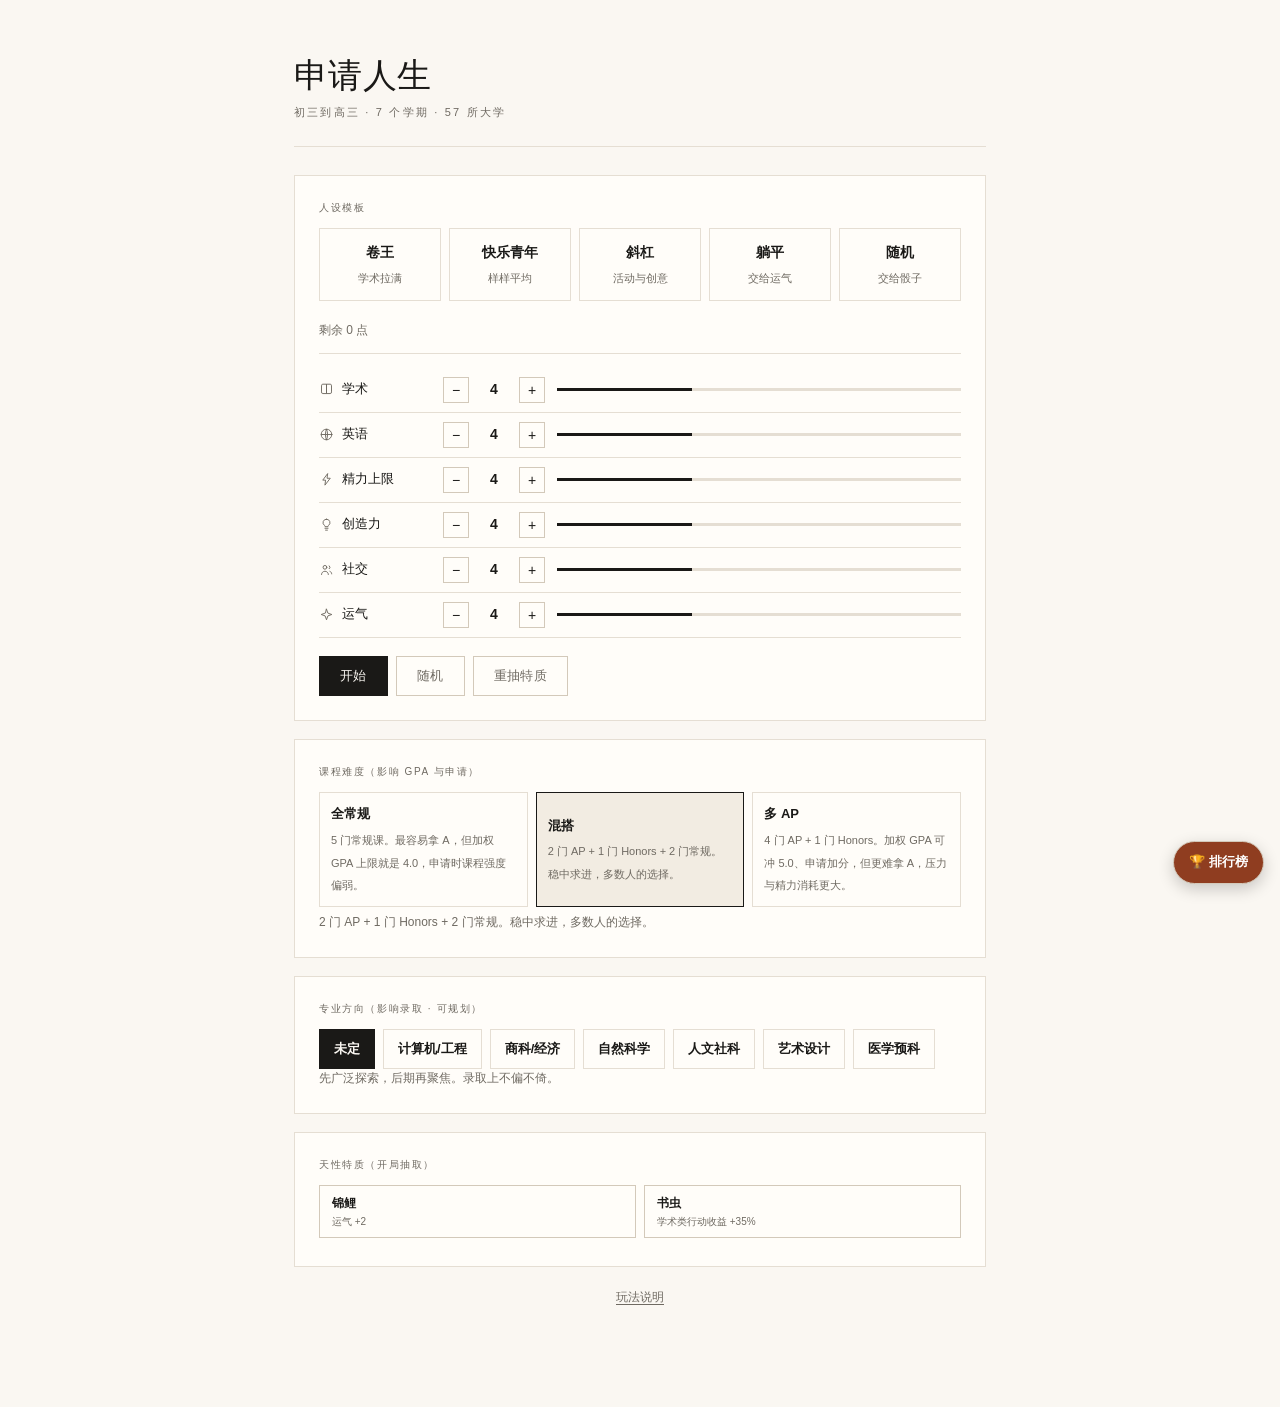
==== commit da0f63af: "refactor: 压力机制重构 + 注释/文档完善（便于修改） 压力系统改造（用户要求：不要直接扣 GPA，改为压力越大行动收益越小） - 移除「直接扣 GPA」：删掉 stressDrag() 与" ====
--- a/index.html
+++ b/index.html
@@ -2794,18 +2794,19 @@
   G.results.reputation=clamp(G.results.reputation+1,0,100);
   return ["good",`中考刷题，学术 +${g.toFixed(2)}、履历 +1、声望 +1。`];
 }
-function pen(){ return 1 - 0.45*clamp((G.stress-45)/45,0,1); }   // §4.2 去悬崖：45 分起线性衰减，不再有“卡 69 免疫”
-// #7：事件造成的压力统一走此函数，套用抗压/玻璃心等 stressMul 特质倍率（动作压力已在 doAction 走倍率，事件此前绕过）
+// 压力 → 行动收益乘子（核心压力机制，替代旧版「直接扣 GPA」）
+// 设计意图：压力不再直接对 GPA 做减法；改为「压力越高，常规行动与随机行动的每次收益越小」。
+// 所有 doX 行动函数都已把各自的收益乘以 pen()，所以调低 pen() 即全局削弱高压下的成长效率。
+// 调参只看下面两个常量：
+//   STRESS_BENEFIT_START：压力低于此值收益不减（默认 20，单位 0~100）
+//   STRESS_BENEFIT_FLOOR：高压时收益乘子的下限（默认 0.5，即最高压时收益降至 50%）。
+const STRESS_BENEFIT_START=20;
+const STRESS_BENEFIT_FLOOR=0.5;
+function pen(){
+  return 1 - (1-STRESS_BENEFIT_FLOOR)*clamp((G.stress-STRESS_BENEFIT_START)/(100-STRESS_BENEFIT_START),0,1);
+}
+// 事件造成的压力统一走此函数，套用抗压/玻璃心等 stressMul 特质倍率（行动压力在 doAction 已走倍率）
 function addStress(g,n){ g.stress=clamp(g.stress + n*mulFx('stressMul',1), 0, 100); }
-// 压力系统③：长期高压拖累 GPA——压力越高拖累越明显（每 ~10 点加速），但幅度很轻。
-// 用「本学期平均压力」衡量，避免玩家靠期末前休息刷掉惩罚；二次项让高压力区效果更显著。
-const STRESS_GPA_DRAG_K=0.008;      // 二次项系数：drag = K*(avgStress/10)^2
-const STRESS_GPA_DRAG_CAP=0.45;     // 单学期 GPA 最多被拖累的点数（封顶，避免极端值摧毁成绩）
-function stressDrag(){
-  const s = (G.semAcc && G.semAcc.n) ? G.semAcc.sSum/G.semAcc.n : G.stress;  // 本学期平均压力
-  const t = s/10;
-  return Math.min(STRESS_GPA_DRAG_CAP, STRESS_GPA_DRAG_K*t*t);
-}
 
 /* 11-semester.js — 每学期成绩单生成与结算 */
 /* ---------- GPA：每学期成绩单 ---------- */
@@ -2815,13 +2816,11 @@
 function genSemesterCourses(){
   const plan=RIGOR[G.rigor].mix, courses=[];
   const eRatio=G.semAcc.n ? G.semAcc.eSum/G.semAcc.n : G.energy/maxEnergy();
-  const strAvg=G.semAcc.n ? G.semAcc.sSum/G.semAcc.n : G.stress;
   const ease=GRADE_EASE[G.round]||0;
   for(const [lvl,n] of plan){
     for(let i=0;i<n;i++){
       let raw=2.6+0.117*G.stats.academic;
       raw+=(eRatio-0.5)*0.45;
-      raw-=strAvg/100*0.30;   // #3 用学期压力均值，避免“最后一动休息”微操刷 GPA
       raw+=(G.stats.luck-6)*0.03;
       raw-=LEVEL_DIFF[lvl];
       raw+=ease;   // 低年级更易拿 A：中低学术也能全 A
@@ -2838,13 +2837,11 @@
   const credits=SEM_W[G.round]*courses.reduce((a,c)=>a+c.credit,0);   // §4.6 学期权重：高年级学分更“重”
   const qpU=courses.reduce((a,c)=>a+c.p*c.credit,0);
   const qpW=courses.reduce((a,c)=>a+c.wp*c.credit,0);
-  const drag=stressDrag();   // 压力系统③：高压拖累本学期 GPA
-  const sem={i:G.round,courses,gpaU:clamp(qpU/credits-drag,0,4),gpaW:clamp(qpW/credits-drag,0,4),credits,drag};
+  const sem={i:G.round,courses,gpaU:clamp(qpU/credits,0,4),gpaW:clamp(qpW/credits,0,4),credits};
   G.results.semesters.push(sem);
   const avgU=courses.reduce((a,c)=>a+c.p,0)/courses.length;
   pushLog(avgU>=3.7?"good":avgU>=3.0?"warn":"bad",
     `【第 ${G.round+1} 学期成绩单】${courses.map(c=>c.g).join(" ")} · 学期 GPA ${sem.gpaU.toFixed(2)}（加权 ${sem.gpaW.toFixed(2)}）`);
-  if(drag>0.05) pushLog("warn",`😰 长期高压拖累成绩：本学期 GPA 被扣 ${drag.toFixed(2)} 点。`);   // 压力系统③：略显压力后果
   // 学期成长：六维（学术/英语/精力/创造力/社交/运气）里随机 3 个 +0.5，影响后续学期
   const growKeys=shuffle(Object.keys(STAT_NAMES)).slice(0,3);
   growKeys.forEach(k=>{ G.stats[k]=clamp(G.stats[k]+0.5,1,12); });
@@ -3776,7 +3773,8 @@
 
 <div class="help-sec"><h3>GPA</h3>
 <p>每学期 5 门课，按公式算连续分再就近映射字母等级（A=4.0…F=0）：</p>
-<p><code>2.6 + 0.117×学术 + (精力占比−0.5)×0.45 − 压力×0.30 + (运气−6)×0.03 − 难度惩罚 + 随机</code></p>
+<p><code>2.6 + 0.117×学术 + (精力占比−0.5)×0.45 + (运气−6)×0.03 − 难度惩罚 + 随机</code></p>
+<p style="margin-top:4px"><small>注：压力不再直接扣 GPA，而是通过「压力越高、每次行动收益越小」间接影响成绩（见下方「精力、压力、声望」）。</small></p>
 <ul>
 <li>难度惩罚：AP −0.20 / Honors −0.10 / 常规 0（AP 更难拿 A，但加权更高）。</li>
 <li>加权绩点：AP +1.0 / Honors +0.5 / 常规 0，上限 5.0。</li>
@@ -3795,7 +3793,7 @@
 <div class="help-sec"><h3>精力、压力、声望</h3>
 <ul>
 <li><b>精力</b>：行动消耗，低则拉低成绩；休息常驻可回血。</li>
-<li><b>压力</b>：行动会加压力，高压时收益减半、考试扣分。休息仅降 14、每学期自动回落仅 2 点——压力更黏；压力越高，本学期 GPA 还会被悄悄拖累。</li>
+<li><b>压力</b>：行动会加压力；<b>压力越高，常规行动与随机行动的每次收益越小</b>（不再直接扣 GPA）。高压时考试也会扣分；休息仅降 14、每学期自动回落仅 2 点——压力更黏，所以要及时休息。</li>
 <li><b>声望</b>：社团/人脉/竞赛累积，影响推荐信与录取（最高 +0.12）。</li>
 </ul></div>
 
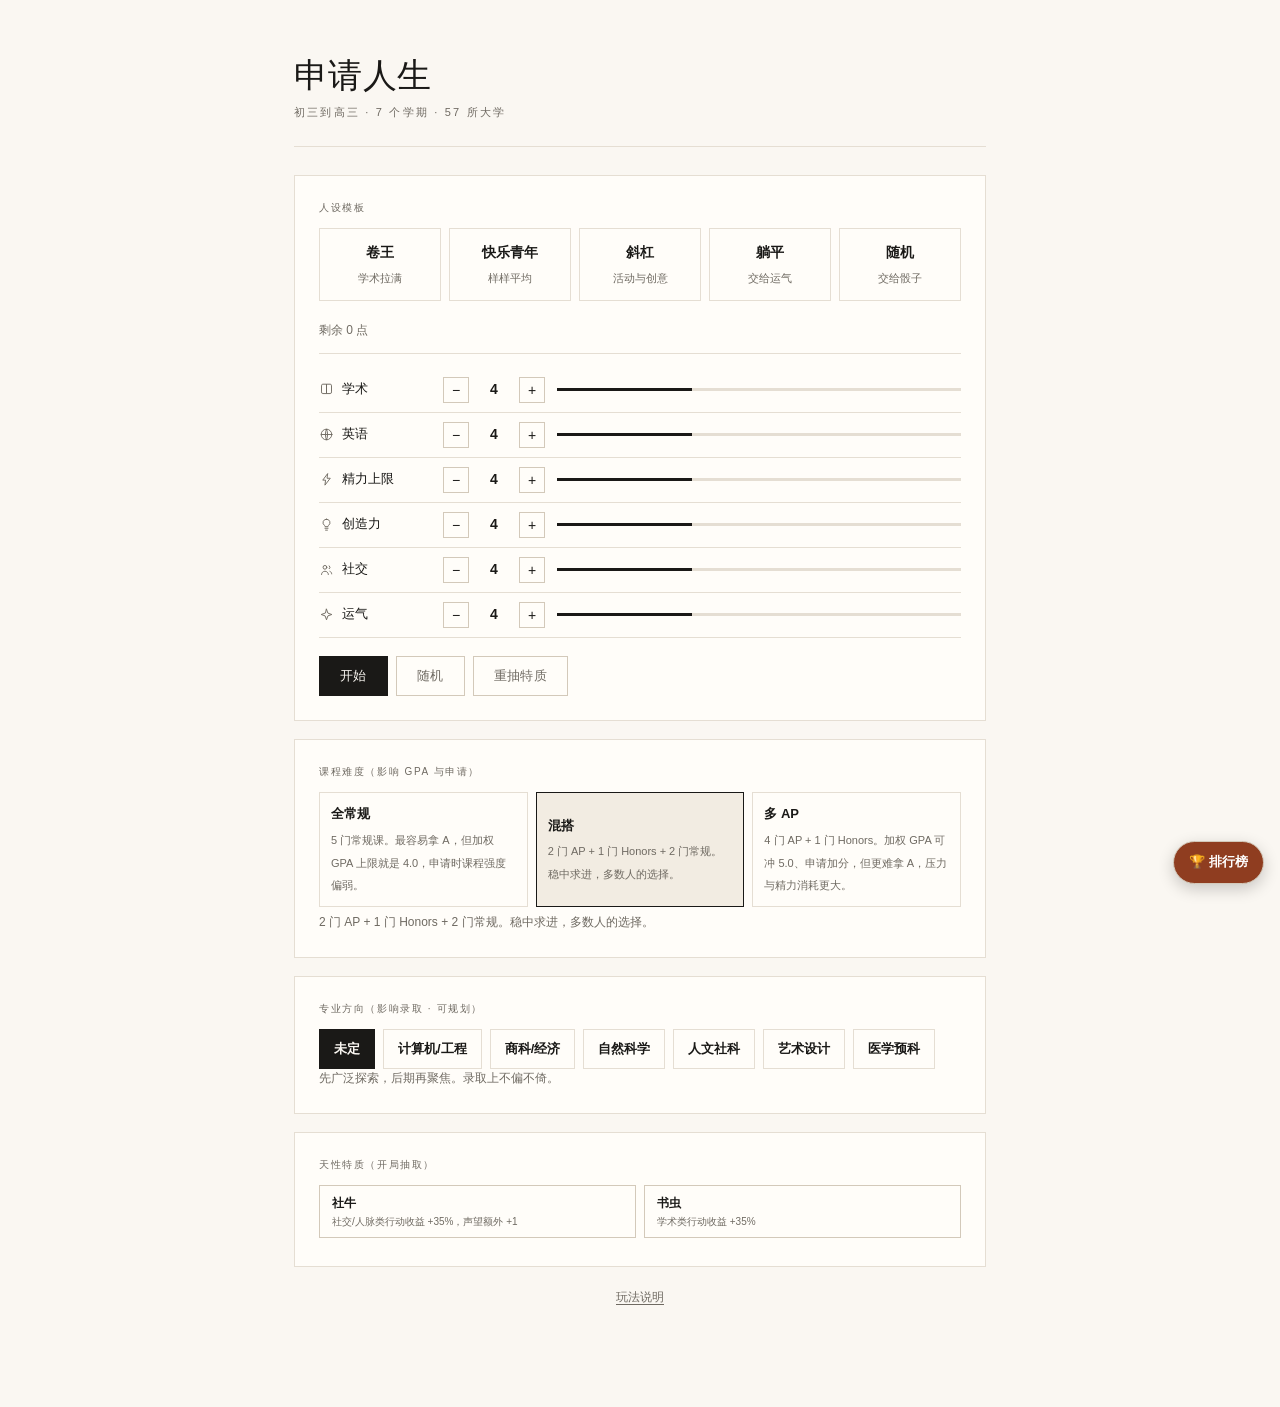
==== commit 46527d8b: "feat: 在记录中标注压力对行动收益的折扣，便于直观看到压力效果" ====
--- a/index.html
+++ b/index.html
@@ -2921,6 +2921,12 @@
   G.stress=clamp(G.stress+ds,0,100);
   G.results.stressMax=Math.max(G.results.stressMax,G.stress);
   let r=a.run();
+  // 压力可见化：pen()<1 表示当前压力正在削减本次行动收益，在记录里标注出来，
+  // 否则玩家完全看不到「压力造成的效果」。rest 没有可削减的收益；sat/toefl 已有自己的「高压扣分」标注，不再重复。
+  const pf=pen();
+  if(pf<0.98 && !["rest","sat","toefl"].includes(a.id)){
+    r[1]+=`（压力 ${Math.round(G.stress)}%：本次收益 ×${pf.toFixed(2)}）`;
+  }
   const mg=majorGainFrom(a);
   if(mg){ bumpFit(mg); r[1]+=`（契合专业，契合度 +${mg}）`; }
   pushLog(r[0],`【${a.name}】${r[1]}`);
@@ -3793,7 +3799,7 @@
 <div class="help-sec"><h3>精力、压力、声望</h3>
 <ul>
 <li><b>精力</b>：行动消耗，低则拉低成绩；休息常驻可回血。</li>
-<li><b>压力</b>：行动会加压力；<b>压力越高，常规行动与随机行动的每次收益越小</b>（不再直接扣 GPA）。高压时考试也会扣分；休息仅降 14、每学期自动回落仅 2 点——压力更黏，所以要及时休息。</li>
+<li><b>压力</b>：行动会加压力；<b>压力越高，常规行动与随机行动的每次收益越小</b>（不再直接扣 GPA）。高压时考试也会扣分；休息仅降 14、每学期自动回落仅 2 点——压力更黏，所以要及时休息。<b>记录里会在每条行动后标注当前压力的收益折扣</b>（如「压力 70%：本次收益 ×0.75」），方便你直观看到压力的影响。</li>
 <li><b>声望</b>：社团/人脉/竞赛累积，影响推荐信与录取（最高 +0.12）。</li>
 </ul></div>
 
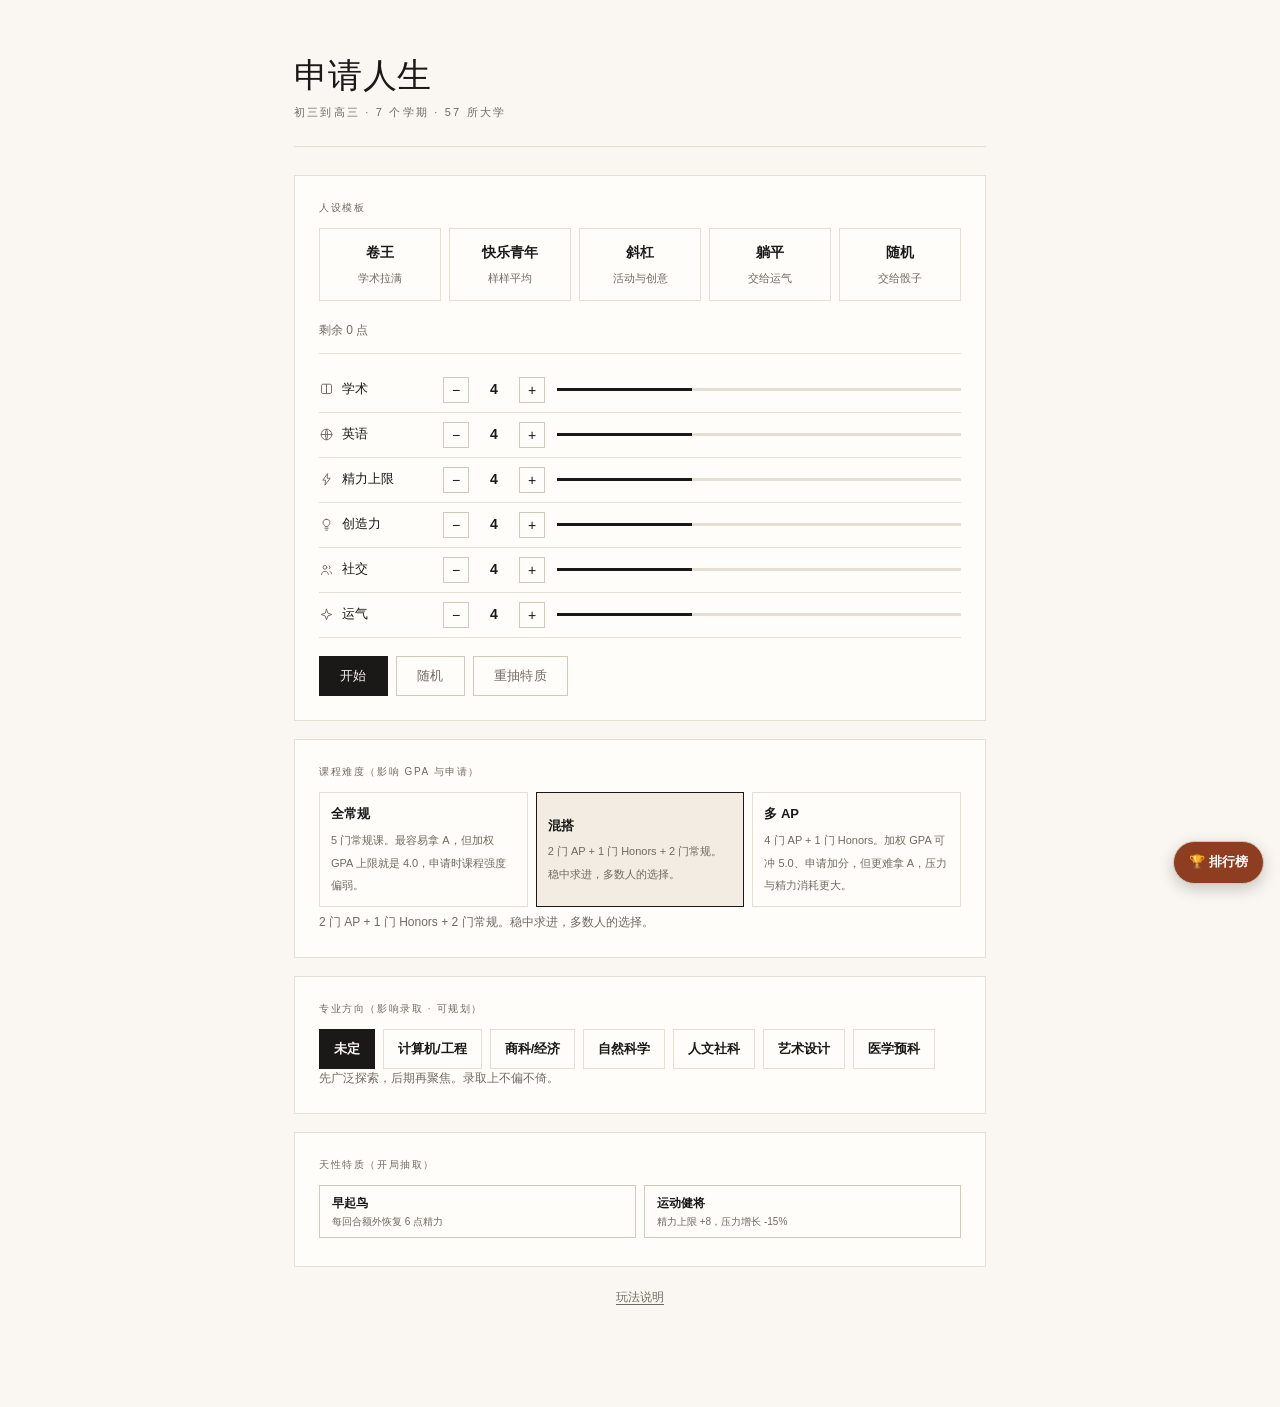
==== commit d2039392: "tweak: 休息减压 -14→-20，并更新帮助文案" ====
--- a/index.html
+++ b/index.html
@@ -2601,7 +2601,7 @@
   {id:"art",     name:"艺术创作", icon:"bulb", energy:18, stress:5,  major:"art", run:doArt},
   {id:"med",     name:"医疗志愿", icon:"heart", energy:20, stress:6,  major:"med", run:doMed}
 ];
-const REST={id:"rest",name:"休息",icon:"moon",energy:-45,stress:-14,run:doRest};   // 压力系统②：减压由 -25→-14，休息不再“随便补偿”
+const REST={id:"rest",name:"休息",icon:"moon",energy:-45,stress:-20,run:doRest};   // 压力系统②：减压由 -25→-14→-20，休息可较明显地回血但不完全抵消
 function dealActions(){
   const r=G.round;
   let basicIds=["vocab","study"];
@@ -2834,14 +2834,18 @@
 }
 function closeSemester(){
   const courses=genSemesterCourses();
-  const credits=SEM_W[G.round]*courses.reduce((a,c)=>a+c.credit,0);   // §4.6 学期权重：高年级学分更“重”
+  const baseCredits=courses.reduce((a,c)=>a+c.credit,0);
+  const credits=SEM_W[G.round]*baseCredits;   // §4.6 学期权重：高年级学分更“重”，用于累计 GPA 加权
   const qpU=courses.reduce((a,c)=>a+c.p*c.credit,0);
   const qpW=courses.reduce((a,c)=>a+c.wp*c.credit,0);
-  const sem={i:G.round,courses,gpaU:clamp(qpU/credits,0,4),gpaW:clamp(qpW/credits,0,4),credits};
+  // 学期 GPA 改为「真实平均分」：用 baseCredits 做分母，避免 SEM_W 把初三 GPA 放大、高三 GPA 压扁。
+  // 加权 GPA 上限 5.0（AP A=5.0），未加权上限 4.0。
+  const gpaU=clamp(qpU/baseCredits,0,4);
+  const gpaW=clamp(qpW/baseCredits,0,5);
+  const sem={i:G.round,courses,gpaU,gpaW,credits};
   G.results.semesters.push(sem);
-  const avgU=courses.reduce((a,c)=>a+c.p,0)/courses.length;
-  pushLog(avgU>=3.7?"good":avgU>=3.0?"warn":"bad",
-    `【第 ${G.round+1} 学期成绩单】${courses.map(c=>c.g).join(" ")} · 学期 GPA ${sem.gpaU.toFixed(2)}（加权 ${sem.gpaW.toFixed(2)}）`);
+  pushLog(gpaU>=3.7?"good":gpaU>=3.0?"warn":"bad",
+    `【第 ${G.round+1} 学期成绩单】${courses.map(c=>c.g).join(" ")} · 学期 GPA ${gpaU.toFixed(2)}（加权 ${gpaW.toFixed(2)}）`);
   // 学期成长：六维（学术/英语/精力/创造力/社交/运气）里随机 3 个 +0.5，影响后续学期
   const growKeys=shuffle(Object.keys(STAT_NAMES)).slice(0,3);
   growKeys.forEach(k=>{ G.stats[k]=clamp(G.stats[k]+0.5,1,12); });
@@ -3799,7 +3803,7 @@
 <div class="help-sec"><h3>精力、压力、声望</h3>
 <ul>
 <li><b>精力</b>：行动消耗，低则拉低成绩；休息常驻可回血。</li>
-<li><b>压力</b>：行动会加压力；<b>压力越高，常规行动与随机行动的每次收益越小</b>（不再直接扣 GPA）。高压时考试也会扣分；休息仅降 14、每学期自动回落仅 2 点——压力更黏，所以要及时休息。<b>记录里会在每条行动后标注当前压力的收益折扣</b>（如「压力 70%：本次收益 ×0.75」），方便你直观看到压力的影响。</li>
+<li><b>压力</b>：行动会加压力；<b>压力越高，常规行动与随机行动的每次收益越小</b>（不再直接扣 GPA）。高压时考试也会扣分；休息降 20、每学期自动回落仅 2 点——压力更黏，所以要及时休息。<b>记录里会在每条行动后标注当前压力的收益折扣</b>（如「压力 70%：本次收益 ×0.75」），方便你直观看到压力的影响。</li>
 <li><b>声望</b>：社团/人脉/竞赛累积，影响推荐信与录取（最高 +0.12）。</li>
 </ul></div>
 
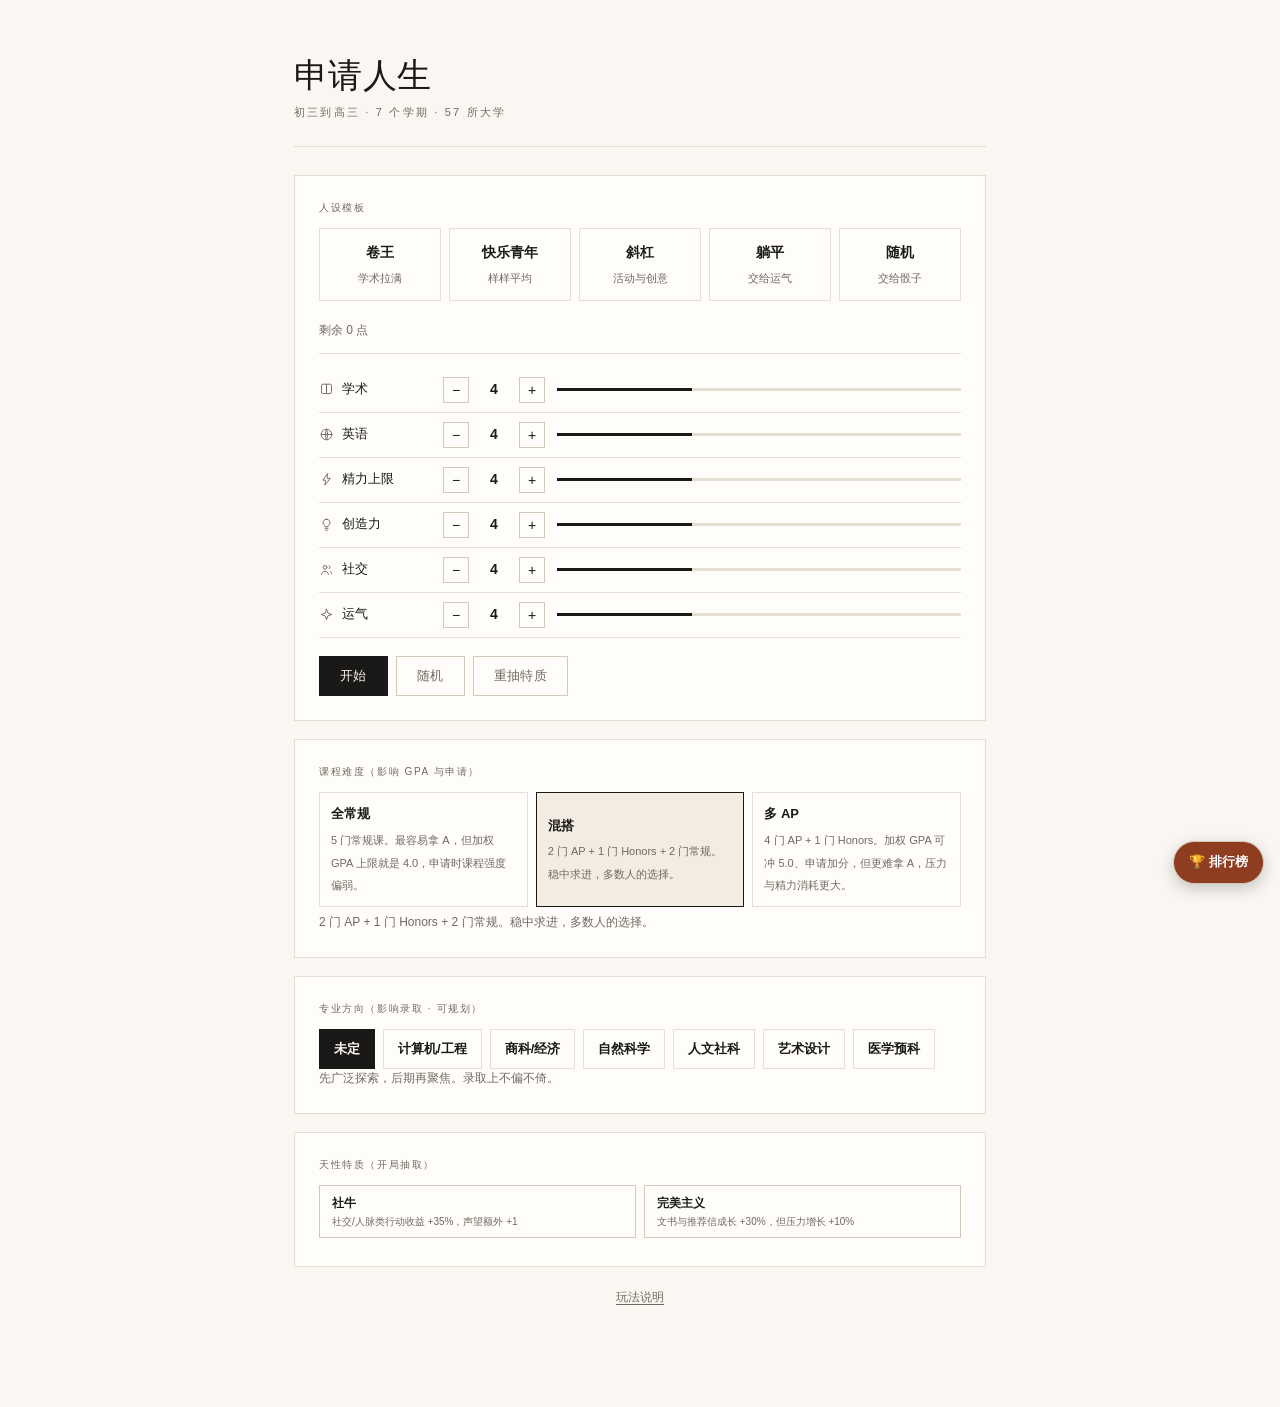
==== commit ac0cc09a: "fix: 休息记录文案改为动态引用 REST.stress，消除与 -20 实际减压不符的 -25" ====
--- a/index.html
+++ b/index.html
@@ -2738,8 +2738,8 @@
   return ["good",`经营人脉，社交 +${s.toFixed(2)}、推荐信 ${G.results.recQuality.toFixed(1)}/10、声望 +2。`];
 }
 function doRest(){
-  // 精力/压力由 doAction 依据行动元数据（energy:-45, stress:-25）统一结算，这里不再重复施加
-  return ["good","睡了个好觉，精力回血、压力 −25。"];
+  // 精力/压力由 doAction 依据行动元数据（energy:-45, stress:-20）统一结算，这里不再重复施加
+  return ["good",`睡了个好觉，精力回血、压力 −${Math.abs(REST.stress)}。`];
 }
 function doCode(){
   const g=mulFx('academicGain',1)*0.4*pen();
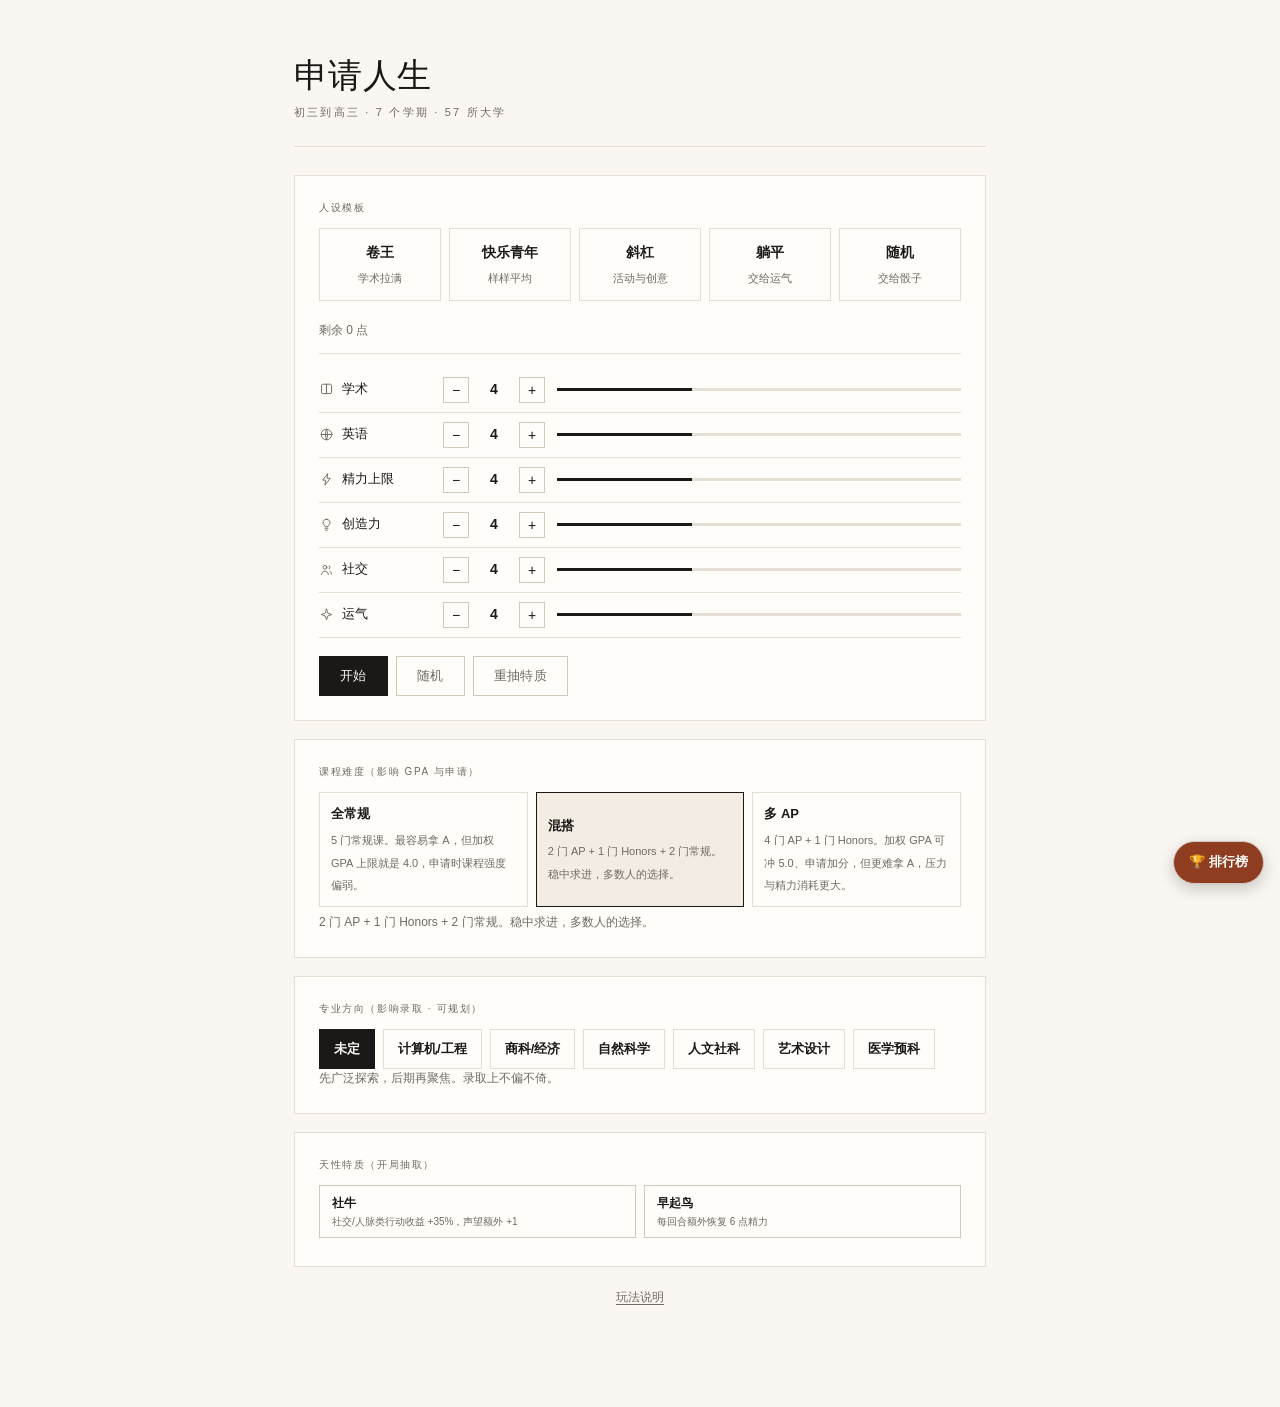
==== commit 0686b250: "fix: 分档改用同一季节ε，消除『冲刺里概率>10%』的档位/展示不一致" ====
--- a/index.html
+++ b/index.html
@@ -3034,8 +3034,11 @@
 function buildBands(p){
   // —— 概率划分法：按该生录取概率 P 硬分三档 ——
   const T1=0.10, T2=0.30;                          // 阈值：≤10% 冲刺 / 10–30% 匹配 / >30% 保底
-  // 全部学校按该生 P 分类（不丢任何校：每所都会落入某一档）
-  const all=SCHOOLS.map(sc=>({sc,P:admitProb(p,sc),band:null}));
+  // §5.1 共同冲击：分档必须与卡片展示、最终摇号使用同一份季节 ε，否则“好年”时
+  // 展示/摇号概率越过 10% 门槛，却仍被算作冲刺，出现“冲刺里概率>10%”的矛盾。
+  const eps=(typeof G!=="undefined" && typeof G.seasonEps==="number")?G.seasonEps:0;
+  // 全部学校按该生（含本季 ε 的）P 分类（不丢任何校：每所都会落入某一档）
+  const all=SCHOOLS.map(sc=>({sc,P:admitProb(p,sc,false,eps),band:null}));
   const reachPool =all.filter(x=>x.P<=T1).sort((a,b)=>a.P-b.P);     // 最难（最低 P）在前
   const matchPool =all.filter(x=>x.P>T1 && x.P<=T2).sort((a,b)=>a.P-b.P);
   const safetyPool=all.filter(x=>x.P>T2).sort((a,b)=>b.P-a.P);      // 最易（最高 P）在前
@@ -3122,7 +3125,7 @@
   if(wm){ warn.style.display="block"; warn.innerHTML=wm; } else { warn.style.display="none"; }
   // 动态档位数量说明
   const rc=PICK.cand.reach.length, mc=PICK.cand.match.length, sc=PICK.cand.safety.length;
-  $("rdDesc").innerHTML=`RD 可海投。冲刺 <b>${rc}</b> 所（录取率 ≤10%）· 匹配 <b>${mc}</b> 所（10%–30%）· 保底 <b>${sc}</b> 所（&gt;30%）。按档勾选，已选 <b id="rdCount">0</b> / 20。`;
+  $("rdDesc").innerHTML=`RD 可海投。冲刺 <b>${rc}</b> 所（录取率 ≤10%）· 匹配 <b>${mc}</b> 所（10%–30%）· 保底 <b>${sc}</b> 所（&gt;30%）。<small>档位随本季录取气候（好/坏年）浮动，与卡片显示的录取率一致。</small>按档勾选，已选 <b id="rdCount">0</b> / 20。`;
 
   ["reach","match","safety"].forEach(k=>{
     const box=$("cand"+cap(k)); box.innerHTML="";
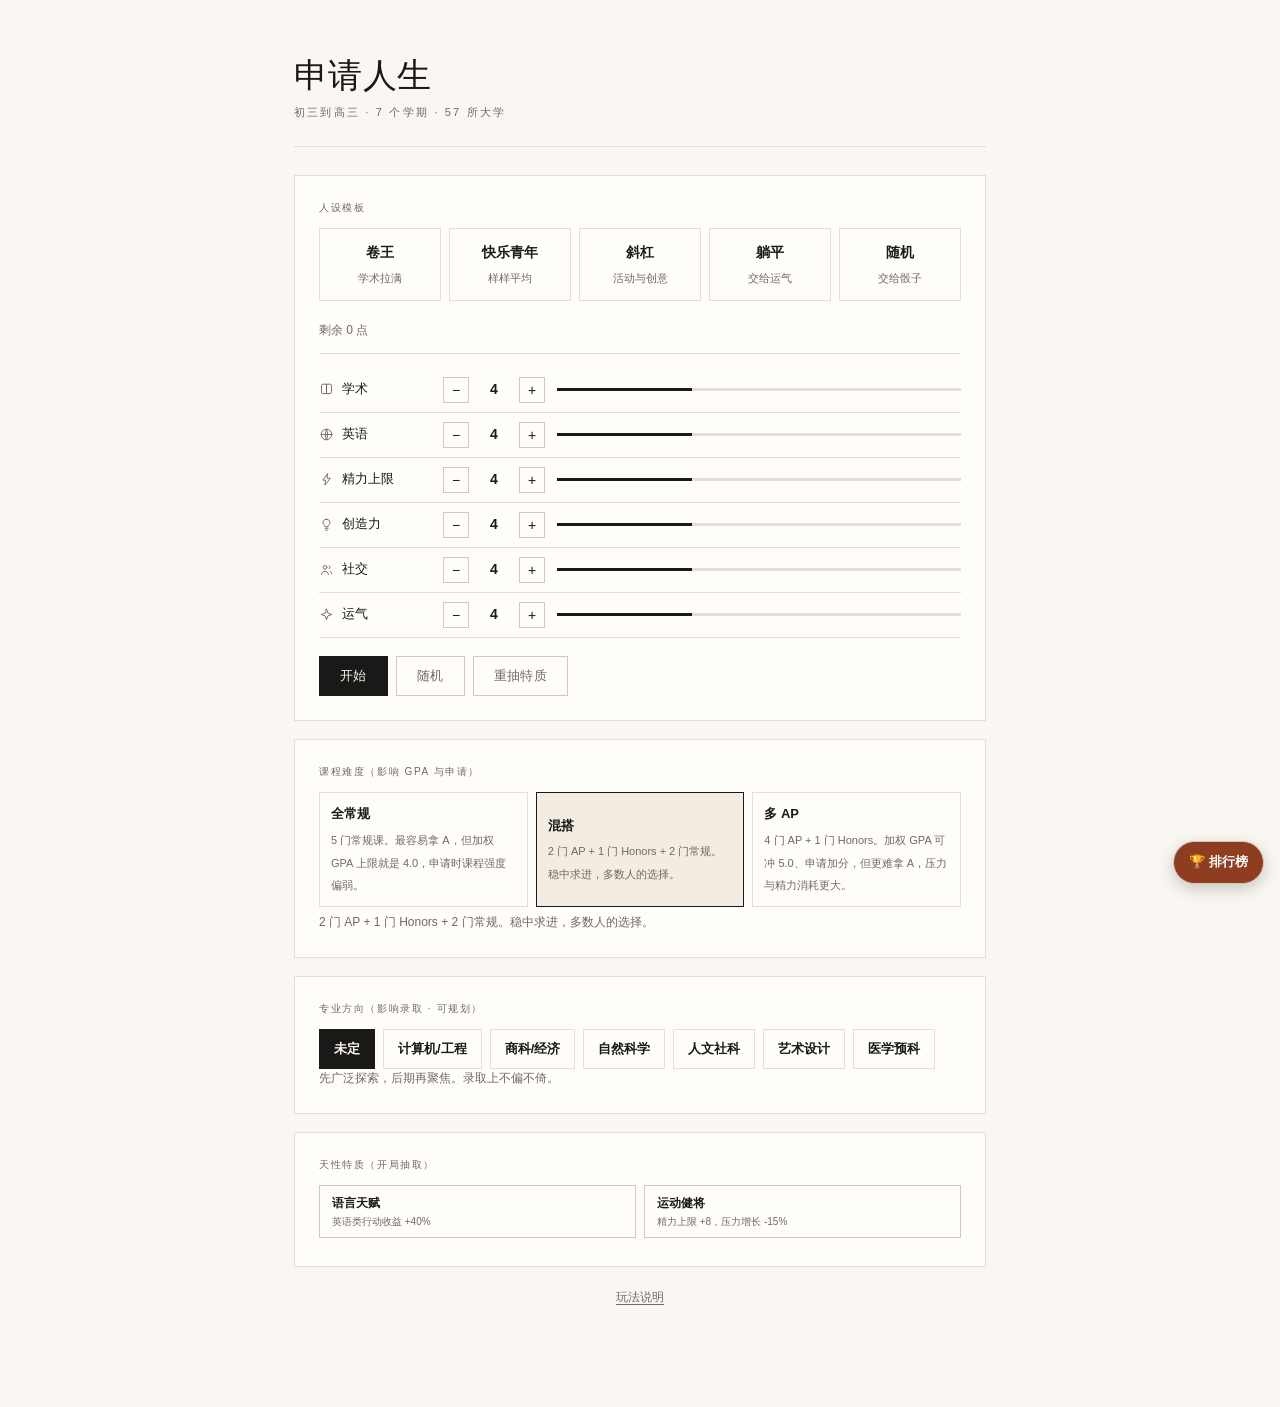
==== commit eee362e8: "fix: 全部57校表改用同一本季ε并与卡片/摇号一致；补充国际录取率/SAT中列与好/坏年标注" ====
--- a/index.html
+++ b/index.html
@@ -3599,8 +3599,18 @@
     ra.onclick=()=>{ rdBox.querySelectorAll('.offer').forEach(el=>el.classList.add('flipped')); rdBox.querySelector('#rdReveal').classList.remove('collapsed'); rdBox.querySelector('#rdSummary').classList.remove('collapsed'); ra.textContent='已拆开 ✓'; ra.disabled=true; renderLeaderboard(); };
     rdBox.querySelector('#uploadBtn').onclick=()=>openUploadForm(rdBox);
   }
-  const asc=SCHOOLS.map(sc=>({sc,P:admitProb(p,sc)})).sort((a,b)=>b.P-a.P);
-  $("allTable").innerHTML=`<div class="small" style="margin-bottom:6px">表中为<b>模型期望录取率（未含本季共同冲击 ε）</b>；实际摇号概率已含 ε，故会与表中数值略有偏差。</div><table class="mini"><tr><th>排名</th><th>中文</th><th>英文</th><th>RD 概率</th></tr>${asc.slice().reverse().map(x=>`<tr><td>${tagOf(x.sc)}</td><td>${x.sc.nameZh}</td><td>${x.sc.nameEn}</td><td>${(x.P*100).toFixed(1)}%</td></tr>`).join("")}</table>`;
+  // 与选校卡片、拆 offer 共用同一份本季 ε：这样表中数值与玩家在选校页看到的概率、最终摇号概率完全一致，
+  // 不再出现“表里 8%、卡片里 12%”的割裂（上一轮已把分档/卡片/摇号统一到 ε）。
+  const asc=SCHOOLS.map(sc=>{
+    const P=admitProb(p,sc,false,eps);
+    return {sc,P,
+      intl: sc.acceptRateIntl!=null?sc.acceptRateIntl.toFixed(1)+"%":"—",
+      satMid: sc.sat25!=null?Math.round((sc.sat25+sc.sat75)/2):"—"};
+  }).sort((a,b)=>b.P-a.P);
+  const epsNote = eps>0.01 ? `本季为「好年」（ε=${eps.toFixed(2)}），整体略高于中性基准。`
+                : eps<-0.01 ? `本季为「坏年」（ε=${eps.toFixed(2)}），整体略低于中性基准。`
+                : `本季为中性基准年。`;
+  $("allTable").innerHTML=`<div class="small" style="margin-bottom:6px">表中为<b>本季录取气候下（含共同冲击 ε）的 RD 期望录取率</b>，与上方选校卡片、拆 offer 时的概率<b>完全一致</b>。${epsNote}按由难到易（录取率从低到高）排列。</div><table class="mini"><tr><th>排名</th><th>中文</th><th>英文</th><th>国际录取率</th><th>SAT 中</th><th>RD 概率</th></tr>${asc.slice().reverse().map(x=>`<tr><td>${tagOf(x.sc)}</td><td>${x.sc.nameZh}</td><td>${x.sc.nameEn}</td><td>${x.intl}</td><td>${x.satMid}</td><td>${(x.P*100).toFixed(1)}%</td></tr>`).join("")}</table>`;
   renderLeaderboard();
   if(lbHasUploaded()) hideUploadUI(rdBox);
 }
